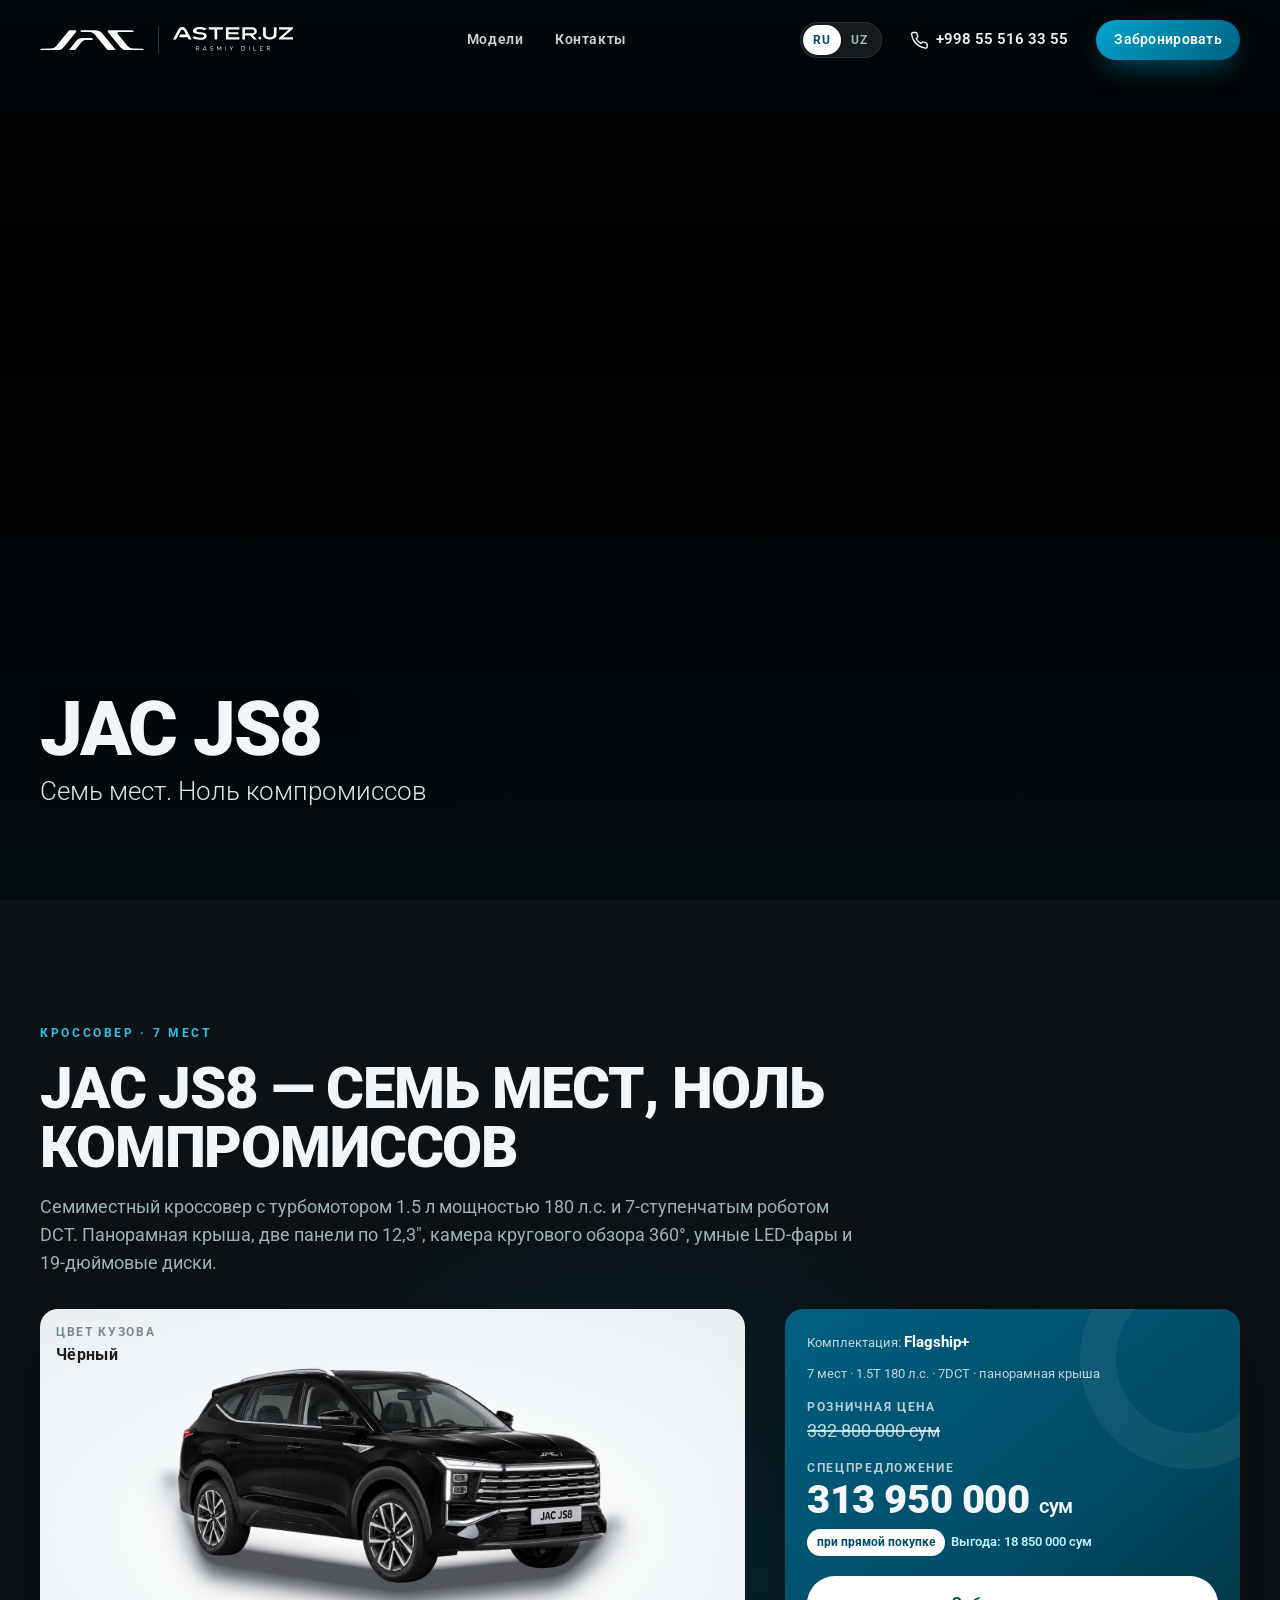
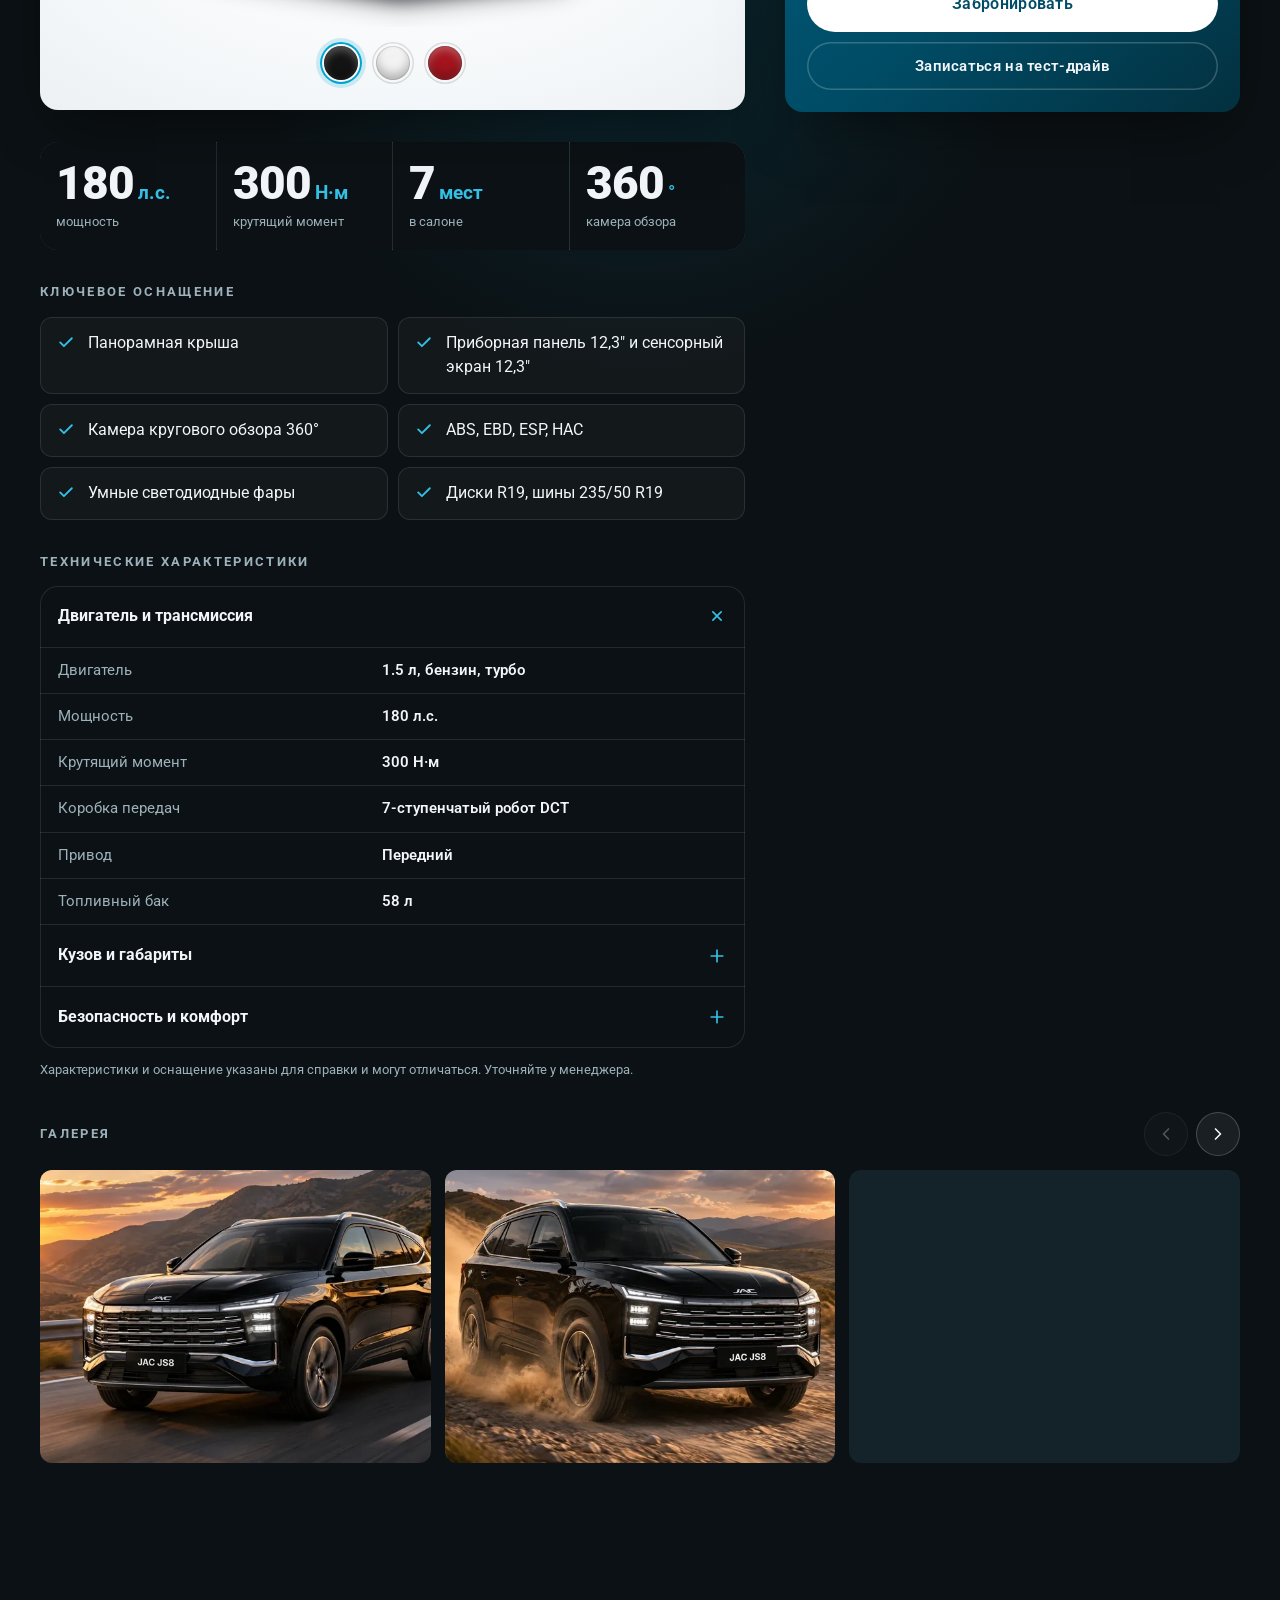
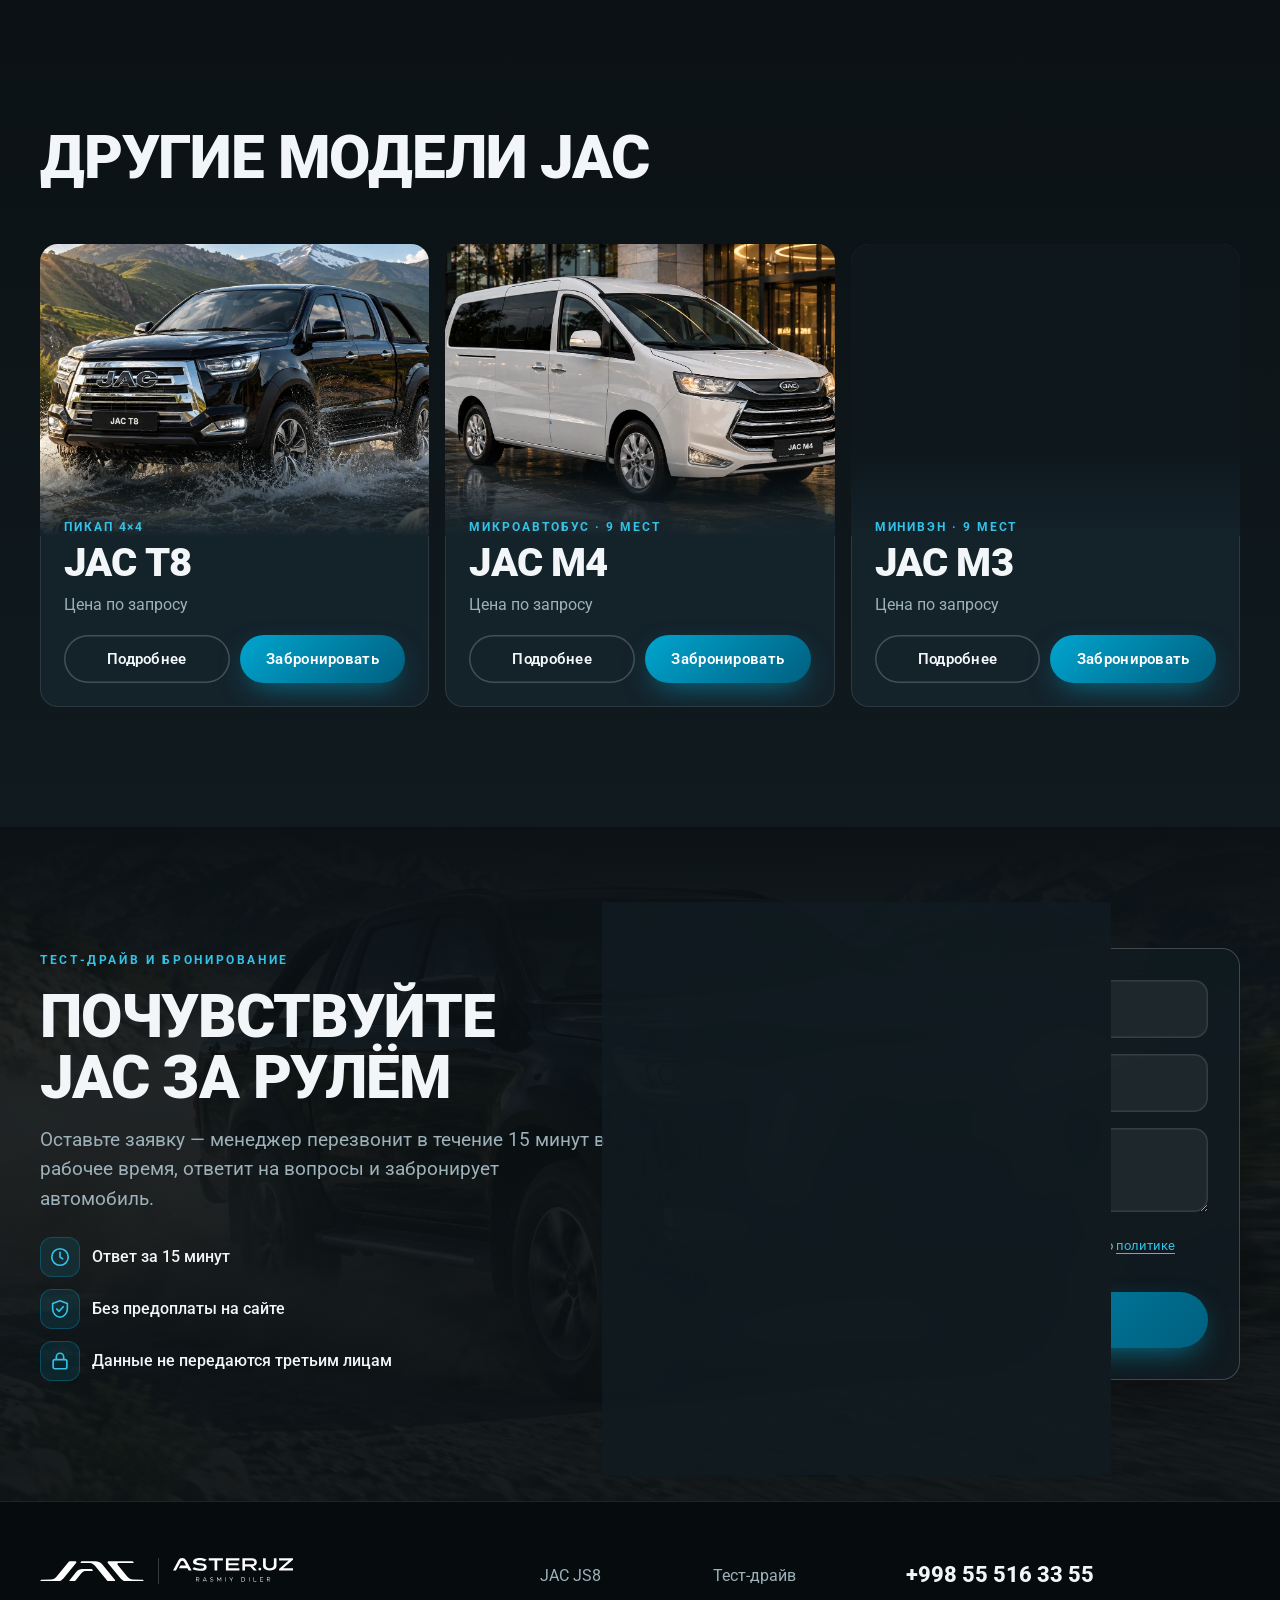
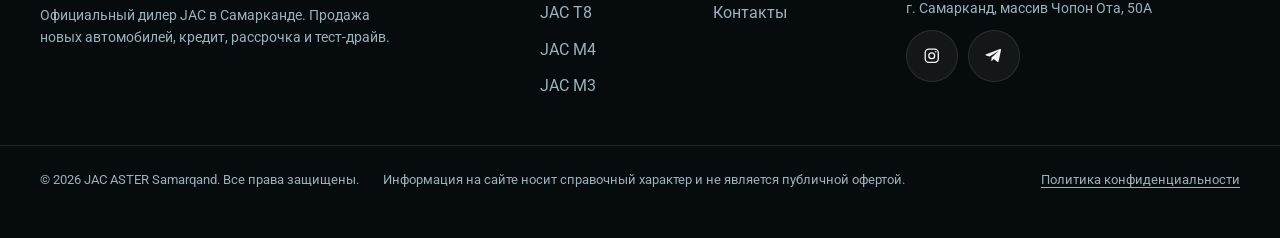
==== js8.html @ 8413ddf0 "JS8: статичные фото в блоке цвета вместо 360°, пункт «Тест-драйв» убран из шапки, сброс кэша картино" ====
<!DOCTYPE html>
<html lang="ru" dir="ltr" class="no-js" data-page="js8">
<head>
  <meta charset="utf-8">
  <meta name="viewport" content="width=device-width, initial-scale=1, viewport-fit=cover">

  <!-- ===================== SEO: СТРАНИЦА МОДЕЛИ JAC JS8 =====================
       Для узбекской версии тексты подставляются из assets/js/i18n.js
       (ключи page.js8.title и page.js8.description).
       Цены, характеристики, цвета, фото — в assets/js/config.js -->
  <title>JAC JS8 | jac-aster.uz</title>
  <meta name="description" content="JAC JS8 в Самарканде — 7-местный кроссовер, 1.5T 180 л.с., робот 7DCT, панорамная крыша, камера 360°. Цена от 313 950 000 сум, кредит и тест-драйв.">
  <meta name="keywords" content="JAC JS8, JAC JS8 Самарканд, JAC JS8 цена, JAC JS8 narxi, купить JAC JS8, JAC ASTER">
  <meta name="robots" content="index, follow, max-image-preview:large">
  <meta name="author" content="JAC ASTER Samarqand">
  <meta name="theme-color" content="#004C66">
  <meta name="format-detection" content="telephone=no">

  <!-- Канонический адрес и языковые версии (?lang=uz — узбекская) -->
  <link rel="canonical" href="https://jac-aster.uz/js8.html">
  <link rel="alternate" hreflang="ru" href="https://jac-aster.uz/js8.html">
  <link rel="alternate" hreflang="uz" href="https://jac-aster.uz/js8.html?lang=uz">
  <link rel="alternate" hreflang="x-default" href="https://jac-aster.uz/js8.html">

  <!-- Соцсети и мессенджеры (превью ссылки) -->
  <meta property="og:type" content="website">
  <meta property="og:site_name" content="JAC ASTER Samarqand">
  <meta property="og:locale" content="ru_RU">
  <meta property="og:locale:alternate" content="uz_UZ">
  <meta property="og:url" content="https://jac-aster.uz/js8.html">
  <meta property="og:title" content="JAC JS8 в Самарканде | JAC ASTER">
  <meta property="og:description" content="JAC JS8 в Самарканде — 7-местный кроссовер, 1.5T 180 л.с., робот 7DCT, панорамная крыша, камера 360°. Цена от 313 950 000 сум, кредит и тест-драйв.">
  <meta property="og:image" content="https://jac-aster.uz/assets/img/brand/og-image.jpg">
  <meta property="og:image:width" content="1200">
  <meta property="og:image:height" content="630">
  <meta name="twitter:card" content="summary_large_image">

  <!-- Иконки -->
  <link rel="icon" href="assets/img/brand/favicon.svg" type="image/svg+xml">
  <link rel="icon" href="assets/img/brand/icon-32.png" sizes="32x32" type="image/png">
  <link rel="apple-touch-icon" href="assets/img/brand/icon-180.png">
  <link rel="manifest" href="manifest.webmanifest">

  <!-- Предзагрузка шрифта и главного фото для скорости -->
  <link rel="preload" href="assets/fonts/roboto-cyrillic.woff2" as="font" type="font/woff2" crossorigin>
  <link rel="preload" href="assets/fonts/roboto-latin.woff2" as="font" type="font/woff2" crossorigin>
  <link rel="preload" as="image" href="assets/img/js8/a1-m.webp?v=2" media="(max-width: 800px)">
  <link rel="preload" as="image" href="assets/img/js8/a1.webp?v=2" media="(min-width: 801px)" fetchpriority="high">

  <link rel="stylesheet" href="assets/css/style.css">

</head>

<body class="is-loading">
  <a class="skip-link" href="#main" data-i18n="skip">Перейти к содержимому</a>

  <!-- ===================== ПРЕЛОАДЕР ===================== -->
  <div class="preloader" aria-hidden="true">
    <svg class="preloader__logo" viewBox="0 0 2434 488"><use href="#logo-path"/></svg>
    <span class="preloader__bar"></span>
  </div>

  <!-- Логотип JAC (векторный). Используется в шапке, подвале, прелоадере. -->
  <svg width="0" height="0" style="position:absolute" aria-hidden="true">
    <defs>
      <path id="logo-path" fill="currentColor" fill-rule="evenodd" d="M1235,219 L1218,194 L1209,190 L985,190 L950,194 L913,206 L880,225 L851,251 L692,448 L688,455 L688,468 L691,474 L701,481 L798,481 L810,477 L818,472 L836,452 L973,282 L993,263 L1020,246 L1044,237 L1072,232 L1228,232 L1235,226ZM848,16 L844,11 L835,6 L695,6 L679,13 L668,24 L385,371 L361,395 L330,416 L297,429 L257,436 L37,437 L26,441 L20,447 L4,471 L4,478 L7,481 L405,481 L447,473 L467,466 L492,454 L519,436 L552,404 L839,55 L851,37 L852,28ZM1587,14 L1583,23 L1583,36 L1587,45 L1878,400 L1914,435 L1946,457 L1964,466 L1986,474 L2014,480 L2035,482 L2424,481 L2429,477 L2429,470 L2413,446 L2408,441 L2398,437 L2176,436 L2134,428 L2108,418 L2092,409 L2073,395 L2051,373 L1820,91 L1814,81 L1812,73 L1815,59 L1822,52 L1833,48 L2191,47 L2194,43 L2192,34 L2176,12 L2169,6 L1600,5 L1592,9ZM949,36 L948,43 L953,48 L1174,49 L1202,55 L1237,70 L1259,85 L1282,107 L1570,459 L1584,473 L1595,479 L1612,483 L1738,483 L1747,480 L1756,471 L1759,463 L1759,454 L1752,441 L1450,73 L1431,54 L1404,35 L1382,24 L1363,17 L1336,10 L1300,5 L980,4 L971,7 L965,13Z"/>
    </defs>
  </svg>

  <!-- ===================== ШАПКА ===================== -->
  <header class="header" id="header">
    <div class="container header__inner">
      <a class="brand" href="index.html" data-i18n-attr="aria-label:nav.home" aria-label="JAC ASTER — на главную">
        <svg class="brand__logo" viewBox="0 0 2434 488" role="img" aria-label="JAC"><use href="#logo-path"/></svg>
        <span class="brand__divider" aria-hidden="true"></span>
        <img class="brand__aster" src="assets/img/brand/aster-logo.svg" alt="ASTER — rasmiy diler" width="309" height="66">
      </a>

      <nav class="nav" id="nav" data-i18n-attr="aria-label:nav.main" aria-label="Основное меню">
        <ul class="nav__list">
          <li><a href="index.html#models" data-i18n="nav.models">Модели</a></li>
          <li><a href="index.html#contacts" data-i18n="nav.contacts">Контакты</a></li>
        </ul>
        <div class="nav__mobile-extra">
          <a class="nav__phone js-phone-link" href="tel:+998555163355"><span class="js-phone-text">+998 55 516 33 55</span></a>
          <p class="nav__address js-address">г. Самарканд, массив Чопон Ота, 50A</p>
        </div>
      </nav>

      <div class="header__actions">
        <div class="lang" role="group" data-i18n-attr="aria-label:lang.switch" aria-label="Сменить язык">
          <button type="button" class="lang__btn is-active" data-lang="ru" aria-pressed="true">RU</button>
          <button type="button" class="lang__btn" data-lang="uz" aria-pressed="false">UZ</button>
        </div>
        <a class="header__phone js-phone-link" href="tel:+998555163355">
          <svg class="icon" aria-hidden="true"><use href="#i-phone"/></svg>
          <span class="js-phone-text">+998 55 516 33 55</span>
        </a>
        <button type="button" class="btn btn--primary btn--sm header__cta js-open-booking" data-i18n="cta.book">Забронировать</button>
        <button type="button" class="burger" id="burger" aria-controls="nav" aria-expanded="false" data-i18n-attr="aria-label:nav.menu" aria-label="Меню">
          <span></span><span></span><span></span>
        </button>
      </div>
    </div>
  </header>

  <main id="main">

    <!-- ===================== ПЕРВЫЙ ЭКРАН МОДЕЛИ: фото + название ===================== -->
    <section class="hero hero--model" id="top" aria-labelledby="hero-title">
      <div class="hero__media">
        <picture>
          <source media="(max-width: 800px)" srcset="assets/img/js8/a1-m.webp?v=2">
          <img src="assets/img/js8/a1.webp?v=2" alt="Кроссовер JAC JS8 на горном серпантине" data-i18n-attr="alt:page.js8.alt" width="1672" height="941" style="object-position:50% 60%" fetchpriority="high" decoding="async">
        </picture>
      </div>
      <div class="hero__content container">
        <h1 class="hero__title" id="hero-title">
          <span class="hero__line">JAC JS8</span>
          <span class="hero__sub" data-i18n="page.js8.slogan"></span>
        </h1>
      </div>
    </section>

    <!-- ===================== ПОДРОБНО О МОДЕЛИ =====================
         Заголовок и описание — здесь (для SEO), остальное
         (цены, цвета, характеристики, галерея) — из config.js -->
    <section class="model" id="js8" data-model="js8" aria-labelledby="js8-title">
      <div class="container">
        <header class="model__head">
          <p class="kicker model__type">Кроссовер · 7 мест</p>
          <h2 class="model__title" id="js8-title" data-i18n="js8.title">JAC JS8 — семь мест, ноль компромиссов</h2>
          <p class="model__text" data-i18n="js8.text">Семиместный кроссовер с турбомотором 1.5 л мощностью 180 л.с. и 7-ступенчатым роботом DCT. Панорамная крыша, две панели по 12,3″, камера кругового обзора 360°, умные LED-фары и 19-дюймовые диски.</p>
        </header>
        <div class="model__body" data-model-body></div>
      </div>
    </section>

    <!-- ===================== ДРУГИЕ МОДЕЛИ ===================== -->
    <section class="section models-overview" id="models" aria-labelledby="models-title">
      <div class="container">
        <header class="section__head reveal">
          <h2 class="section__title" id="models-title" data-i18n="models.others">Другие модели JAC</h2>
        </header>
        <div class="model-cards model-cards--others" id="modelCards" data-exclude="js8"><!-- карточки из config.js --></div>
      </div>
    </section>

    <!-- ===================== ТЕСТ-ДРАЙВ / ФОРМА ЗАЯВКИ ===================== -->
    <section class="section lead-section" id="testdrive" aria-labelledby="form-title">
      <div class="lead-section__bg" aria-hidden="true">
        <img src="assets/img/t8/a3-800.webp?v=2" srcset="assets/img/t8/a3-800.webp?v=2 800w, assets/img/t8/a3.webp?v=2 1672w" sizes="100vw" alt="" loading="lazy" decoding="async" width="1672" height="941">
      </div>
      <div class="container lead-section__grid">
        <header class="lead-section__head reveal">
          <p class="kicker" data-i18n="form.kicker">Тест-драйв и бронирование</p>
          <h2 class="section__title" id="form-title" data-i18n="form.title">Почувствуйте JAC за рулём</h2>
          <p class="section__lead" data-i18n="form.lead">Оставьте заявку — менеджер перезвонит в течение 15 минут в рабочее время, ответит на вопросы и забронирует автомобиль.</p>
          <ul class="perks">
            <li><svg class="icon" aria-hidden="true"><use href="#i-clock"/></svg><span data-i18n="form.perks.1">Ответ за 15 минут</span></li>
            <li><svg class="icon" aria-hidden="true"><use href="#i-shield"/></svg><span data-i18n="form.perks.2">Без предоплаты на сайте</span></li>
            <li><svg class="icon" aria-hidden="true"><use href="#i-lock"/></svg><span data-i18n="form.perks.3">Данные не передаются третьим лицам</span></li>
          </ul>
        </header>

        <!-- Форма. Шаблон используется и во всплывающем окне «Забронировать». -->
        <div class="lead-card reveal" id="leadFormHost"></div>
      </div>
    </section>

  </main>

  <!-- ===================== ПОДВАЛ ===================== -->
  <footer class="footer">
    <div class="container footer__grid">
      <div class="footer__brand">
        <a class="brand" href="index.html" aria-label="JAC ASTER">
          <svg class="brand__logo" viewBox="0 0 2434 488" role="img" aria-label="JAC"><use href="#logo-path"/></svg>
          <span class="brand__divider" aria-hidden="true"></span>
          <img class="brand__aster" src="assets/img/brand/aster-logo.svg" alt="ASTER — rasmiy diler" width="309" height="66">
        </a>
        <p data-i18n="footer.about">Официальный дилер JAC в Самарканде. Продажа новых автомобилей, кредит, рассрочка и тест-драйв.</p>
      </div>

      <nav class="footer__nav" data-i18n-attr="aria-label:nav.models" aria-label="Модели">
        <ul>
          <li><a href="js8.html">JAC JS8</a></li>
          <li><a href="t8.html">JAC T8</a></li>
          <li><a href="m4.html">JAC M4</a></li>
          <li><a href="m3.html">JAC M3</a></li>
        </ul>
        <ul>
          <li><a href="index.html#testdrive" data-i18n="nav.testdrive">Тест-драйв</a></li>
          <li><a href="index.html#contacts" data-i18n="nav.contacts">Контакты</a></li>
        </ul>
      </nav>

      <div class="footer__contacts">
        <a class="footer__phone js-phone-link" href="tel:+998555163355"><span class="js-phone-text">+998 55 516 33 55</span></a>
        <p class="js-address">г. Самарканд, массив Чопон Ота, 50A</p>
        <div class="social social--small">
          <a class="social__link js-instagram" href="https://www.instagram.com/jac_samarqand_aster/" target="_blank" rel="noopener" aria-label="Instagram"><svg class="icon" aria-hidden="true"><use href="#i-instagram"/></svg></a>
          <a class="social__link js-telegram" href="https://t.me/jacsamarqandaster" target="_blank" rel="noopener" aria-label="Telegram"><svg class="icon" aria-hidden="true"><use href="#i-telegram"/></svg></a>
        </div>
      </div>
    </div>

    <div class="container footer__bottom">
      <p>© <span id="year">2026</span> JAC ASTER Samarqand. <span data-i18n="footer.rights">Все права защищены.</span></p>
      <p data-i18n="footer.offer">Информация на сайте носит справочный характер и не является публичной офертой.</p>
      <a href="privacy.html" class="js-privacy-link" data-i18n="footer.privacy">Политика конфиденциальности</a>
    </div>
  </footer>

  <!-- ===================== МОБИЛЬНАЯ ПАНЕЛЬ ДЕЙСТВИЙ ===================== -->
  <div class="action-bar" id="actionBar">
    <a class="action-bar__item js-phone-link" href="tel:+998555163355"><svg class="icon" aria-hidden="true"><use href="#i-phone"/></svg><span data-i18n="bar.call">Звонок</span></a>
    <a class="action-bar__item js-telegram" href="https://t.me/jacsamarqandaster" target="_blank" rel="noopener"><svg class="icon" aria-hidden="true"><use href="#i-telegram"/></svg><span data-i18n="bar.tg">Telegram</span></a>
    <button type="button" class="action-bar__item action-bar__item--main js-open-booking"><svg class="icon" aria-hidden="true"><use href="#i-key"/></svg><span data-i18n="bar.book">Бронь</span></button>
  </div>

  <button type="button" class="to-top" id="toTop" data-i18n-attr="aria-label:footer.up" aria-label="Наверх">
    <svg class="icon" aria-hidden="true"><use href="#i-arrow-up"/></svg>
  </button>

  <!-- ===================== ОКНО «ЗАБРОНИРОВАТЬ» ===================== -->
  <dialog class="modal" id="bookingModal" aria-labelledby="modal-title">
    <div class="modal__box">
      <button type="button" class="modal__close" data-close data-i18n-attr="aria-label:nav.close" aria-label="Закрыть">
        <svg class="icon" aria-hidden="true"><use href="#i-close"/></svg>
      </button>
      <div class="modal__media" aria-hidden="true"><img id="modalImg" src="assets/img/js8/c-black.webp?v=2" alt="" width="1182" height="430"></div>
      <h2 class="modal__title" id="modal-title" data-i18n="form.modal.title">Забронировать</h2>
      <p class="modal__lead" data-i18n="form.modal.lead">Оставьте контакты — зафиксируем автомобиль и цену за вами.</p>
      <div id="modalFormHost"></div>
    </div>
  </dialog>

  <!-- ===================== ОКНО «УСПЕШНО» ===================== -->
  <dialog class="modal modal--success" id="successModal" aria-labelledby="ok-title">
    <div class="modal__box">
      <div class="success-check" aria-hidden="true"><svg viewBox="0 0 52 52"><circle cx="26" cy="26" r="24"/><path d="M15 27l7 7 15-15"/></svg></div>
      <h2 class="modal__title" id="ok-title" data-i18n="form.ok.title">Заявка отправлена!</h2>
      <p class="modal__lead" data-i18n="form.ok.text">Спасибо! Наш менеджер свяжется с вами в ближайшее время.</p>
      <button type="button" class="btn btn--primary btn--block" data-close data-i18n="form.ok.close">Отлично</button>
    </div>
  </dialog>

  <!-- ===================== ПРОСМОТР ФОТО ===================== -->
  <dialog class="lightbox" id="lightbox" data-i18n-attr="aria-label:model.gallery" aria-label="Галерея">
    <button type="button" class="lightbox__close" data-close data-i18n-attr="aria-label:lightbox.close" aria-label="Закрыть"><svg class="icon" aria-hidden="true"><use href="#i-close"/></svg></button>
    <button type="button" class="lightbox__nav lightbox__nav--prev" id="lbPrev" data-i18n-attr="aria-label:lightbox.prev" aria-label="Предыдущее фото"><svg class="icon" aria-hidden="true"><use href="#i-arrow-left"/></svg></button>
    <figure class="lightbox__figure"><img id="lbImg" src="" alt=""><figcaption id="lbCap"></figcaption></figure>
    <button type="button" class="lightbox__nav lightbox__nav--next" id="lbNext" data-i18n-attr="aria-label:lightbox.next" aria-label="Следующее фото"><svg class="icon" aria-hidden="true"><use href="#i-arrow-right"/></svg></button>
  </dialog>

  <!-- ===================== ШАБЛОН ФОРМЫ ЗАЯВКИ =====================
       Один шаблон для формы на странице и во всплывающем окне.
       Отправка — в assets/js/main.js (функция sendLead) -->
  <template id="leadFormTpl">
    <form class="lead-form" novalidate>
      <div class="field">
        <input class="field__input" type="text" name="fio" autocomplete="name" maxlength="60" placeholder=" " required>
        <label class="field__label" data-i18n="form.name">Ваше имя</label>
        <small class="field__error" data-i18n="form.err.name">Введите имя (минимум 2 буквы)</small>
      </div>
      <div class="field">
        <input class="field__input" type="tel" name="phone" autocomplete="tel" inputmode="tel" placeholder=" " required>
        <label class="field__label" data-i18n="form.phone">Телефон</label>
        <small class="field__error" data-i18n="form.err.phone">Введите номер полностью: +998 (XX) XXX XX XX</small>
      </div>
      <div class="field">
        <textarea class="field__input" name="comment" rows="2" maxlength="500" placeholder=" "></textarea>
        <label class="field__label" data-i18n="form.comment">Комментарий</label>
      </div>

      <!-- Ловушка для спам-ботов: поле скрыто от людей -->
      <div class="hp" aria-hidden="true"><label>Website<input type="text" name="website_url" tabindex="-1" autocomplete="off"></label></div>

      <label class="check">
        <input type="checkbox" name="agree" checked required>
        <span class="check__box" aria-hidden="true"></span>
        <span class="check__text"><span data-i18n="form.agree">Я согласен(на) на обработку персональных данных согласно</span> <a class="js-privacy-link" href="privacy.html" target="_blank" data-i18n="form.agree.link">политике конфиденциальности</a></span>
      </label>
      <small class="field__error field__error--agree" data-i18n="form.err.agree">Нужно согласие на обработку данных</small>

      <button type="submit" class="btn btn--primary btn--block btn--lg lead-form__submit">
        <span class="btn__text" data-i18n="form.submit">Отправить заявку</span>
        <span class="btn__spinner" aria-hidden="true"></span>
      </button>
      <p class="lead-form__error" role="alert" hidden></p>
    </form>
  </template>

  <!-- ===================== ИКОНКИ (SVG-спрайт) ===================== -->
  <svg width="0" height="0" style="position:absolute" aria-hidden="true">
    <symbol id="i-phone" viewBox="0 0 24 24"><path fill="none" stroke="currentColor" stroke-width="1.8" stroke-linecap="round" stroke-linejoin="round" d="M22 16.9v3a2 2 0 0 1-2.2 2 19.8 19.8 0 0 1-8.6-3.1 19.5 19.5 0 0 1-6-6A19.8 19.8 0 0 1 2.1 4.2 2 2 0 0 1 4.1 2h3a2 2 0 0 1 2 1.7c.1 1 .4 1.9.7 2.8a2 2 0 0 1-.5 2.1L8 9.9a16 16 0 0 0 6 6l1.3-1.3a2 2 0 0 1 2.1-.4c.9.3 1.8.6 2.8.7a2 2 0 0 1 1.7 2z"/></symbol>
    <symbol id="i-arrow-left" viewBox="0 0 24 24"><path fill="none" stroke="currentColor" stroke-width="2" stroke-linecap="round" stroke-linejoin="round" d="M15 18l-6-6 6-6"/></symbol>
    <symbol id="i-arrow-right" viewBox="0 0 24 24"><path fill="none" stroke="currentColor" stroke-width="2" stroke-linecap="round" stroke-linejoin="round" d="M9 18l6-6-6-6"/></symbol>
    <symbol id="i-arrow-up" viewBox="0 0 24 24"><path fill="none" stroke="currentColor" stroke-width="2" stroke-linecap="round" stroke-linejoin="round" d="M18 15l-6-6-6 6"/></symbol>
    <symbol id="i-close" viewBox="0 0 24 24"><path fill="none" stroke="currentColor" stroke-width="2" stroke-linecap="round" d="M6 6l12 12M18 6L6 18"/></symbol>
    <symbol id="i-clock" viewBox="0 0 24 24"><g fill="none" stroke="currentColor" stroke-width="1.8" stroke-linecap="round"><circle cx="12" cy="12" r="9"/><path d="M12 7v5l3 2"/></g></symbol>
    <symbol id="i-shield" viewBox="0 0 24 24"><g fill="none" stroke="currentColor" stroke-width="1.8" stroke-linejoin="round"><path d="M12 3l8 3v6c0 4.6-3.4 8.4-8 9-4.6-.6-8-4.4-8-9V6z"/><path d="M8.5 12l2.5 2.5 4.5-5" stroke-linecap="round"/></g></symbol>
    <symbol id="i-lock" viewBox="0 0 24 24"><g fill="none" stroke="currentColor" stroke-width="1.8"><rect x="4.5" y="10.5" width="15" height="10" rx="2"/><path d="M8 10.5V7.5a4 4 0 0 1 8 0v3"/></g></symbol>
    <symbol id="i-chip" viewBox="0 0 24 24"><g fill="none" stroke="currentColor" stroke-width="1.8" stroke-linecap="round"><rect x="6" y="6" width="12" height="12" rx="2"/><path d="M9 2v4M15 2v4M9 18v4M15 18v4M2 9h4M2 15h4M18 9h4M18 15h4"/></g></symbol>
    <symbol id="i-tag" viewBox="0 0 24 24"><g fill="none" stroke="currentColor" stroke-width="1.8" stroke-linejoin="round"><path d="M3 12.5V4a1 1 0 0 1 1-1h8.5L21 11.5 12.5 20z"/><circle cx="8" cy="8" r="1.6"/></g></symbol>
    <symbol id="i-pin" viewBox="0 0 24 24"><g fill="none" stroke="currentColor" stroke-width="1.8"><path d="M12 21s-7-6.2-7-11.5a7 7 0 0 1 14 0C19 14.8 12 21 12 21z"/><circle cx="12" cy="9.5" r="2.5"/></g></symbol>
    <symbol id="i-route" viewBox="0 0 24 24"><g fill="none" stroke="currentColor" stroke-width="1.8" stroke-linecap="round" stroke-linejoin="round"><circle cx="6" cy="19" r="2.5"/><circle cx="18" cy="5" r="2.5"/><path d="M8.5 19H16a3.5 3.5 0 0 0 0-7H8a3.5 3.5 0 0 1 0-7h7.5"/></g></symbol>
    <symbol id="i-instagram" viewBox="0 0 24 24"><g fill="none" stroke="currentColor" stroke-width="1.8"><rect x="3" y="3" width="18" height="18" rx="5"/><circle cx="12" cy="12" r="4"/><circle cx="17.5" cy="6.5" r="1" fill="currentColor" stroke="none"/></g></symbol>
    <symbol id="i-telegram" viewBox="0 0 24 24"><path fill="currentColor" d="M21.9 4.3l-3.2 15.1c-.2 1-.9 1.3-1.8.8l-4.9-3.6-2.4 2.3c-.3.3-.5.5-1 .5l.4-5 9.1-8.2c.4-.4-.1-.6-.6-.2L6.3 13 1.5 11.5c-1-.3-1-1 .2-1.5L20.6 2.8c.9-.3 1.6.2 1.3 1.5z"/></symbol>
    <symbol id="i-key" viewBox="0 0 24 24"><g fill="none" stroke="currentColor" stroke-width="1.8" stroke-linecap="round"><circle cx="8" cy="15" r="4.5"/><path d="M11.2 11.8L20 3M16 7l3 3M14 9l2 2"/></g></symbol>
    <symbol id="i-check" viewBox="0 0 24 24"><path fill="none" stroke="currentColor" stroke-width="2.2" stroke-linecap="round" stroke-linejoin="round" d="M5 12.5l4.5 4.5L19 7.5"/></symbol>
    <symbol id="i-plus" viewBox="0 0 24 24"><path fill="none" stroke="currentColor" stroke-width="2" stroke-linecap="round" d="M12 5v14M5 12h14"/></symbol>
    <symbol id="i-rotate" viewBox="0 0 24 24"><g fill="none" stroke="currentColor" stroke-width="1.8" stroke-linecap="round" stroke-linejoin="round"><path d="M3 12c0-2.5 4-4.5 9-4.5s9 2 9 4.5-4 4.5-9 4.5"/><path d="M9 14l3 2.5-3 2.5"/></g></symbol>
    <symbol id="i-zoom" viewBox="0 0 24 24"><g fill="none" stroke="currentColor" stroke-width="1.8" stroke-linecap="round"><circle cx="11" cy="11" r="6.5"/><path d="M20 20l-4.3-4.3M11 8v6M8 11h6"/></g></symbol>
  </svg>

  <!-- ===================== СКРИПТЫ (порядок важен) ===================== -->
  <script src="assets/js/config.js"></script>
  <script src="assets/js/i18n.js"></script>
  <script src="assets/js/main.js"></script>
</body>
</html>
---- assets/css/style.css ----
/* ==========================================================================
   JAC ASTER Samarqand — стили сайта
   Подход: mobile first (сначала телефоны, затем @media для больших экранов)
   Цвета и шрифт — по брендбуку JAC (Intelligent Blue, Midnight Black, Roboto)
   ========================================================================== */

/* ---------- 1. ШРИФТЫ (локальные файлы в assets/fonts) ---------- */
@font-face {
  font-family: 'Roboto';
  src: url('../fonts/roboto-cyrillic.woff2') format('woff2');
  font-weight: 300 900; font-style: normal; font-display: swap;
  unicode-range: U+0301, U+0400-045F, U+0490-0491, U+04B0-04B1, U+2116;
}
@font-face {
  font-family: 'Roboto';
  src: url('../fonts/roboto-latin-ext.woff2') format('woff2');
  font-weight: 300 900; font-style: normal; font-display: swap;
  unicode-range: U+0100-02BA, U+02BD-02C5, U+02C7-02CC, U+02CE-02D7, U+02DD-02FF, U+0304, U+0308, U+0329, U+1D00-1DBF, U+1E00-1E9F, U+1EF2-1EFF, U+2020, U+20A0-20AB, U+20AD-20C0, U+2113, U+2C60-2C7F, U+A720-A7FF;
}
@font-face {
  font-family: 'Roboto';
  src: url('../fonts/roboto-latin.woff2') format('woff2');
  font-weight: 300 900; font-style: normal; font-display: swap;
  unicode-range: U+0000-00FF, U+0131, U+0152-0153, U+02BB-02BC, U+02C6, U+02DA, U+02DC, U+0304, U+0308, U+0329, U+2000-206F, U+20AC, U+2122, U+2191, U+2193, U+2212, U+2215, U+FEFF, U+FFFD;
}

/* ---------- 2. ПЕРЕМЕННЫЕ (меняйте цвета здесь) ---------- */
:root {
  --blue: #005F7F;          /* JAC Intelligent Blue */
  --blue-deep: #004C66;     /* JAC Intelligent Deep Blue */
  --blue-mid: #00A5CF;      /* JAC Middle Blue — акцент */
  --blue-light: #E0ECF4;    /* JAC Light Blue */
  --black: #1C1C1B;         /* JAC Midnight Black */
  --white: #FFFFFF;

  --bg: #0B1114;            /* фон страницы (тёмный с синим оттенком) */
  --bg-2: #101A1F;
  --surface: #14222A;
  --surface-2: #1A2C35;
  --line: rgba(255, 255, 255, .1);
  --line-strong: rgba(255, 255, 255, .2);
  --text: #F2F6F8;
  --muted: #9DB1BA;
  --accent: var(--blue-mid);
  --accent-2: #33C1E6;
  --danger: #FF6B6B;
  --ok: #3DDC97;

  --font: 'Roboto', system-ui, -apple-system, 'Segoe UI', Arial, sans-serif;
  --radius: 18px;
  --radius-sm: 12px;
  --gutter: 16px;
  --header-h: 64px;
  --ease: cubic-bezier(.22, .9, .25, 1);
  --ease-out: cubic-bezier(.16, 1, .3, 1);
  --shadow: 0 24px 60px -20px rgba(0, 0, 0, .55);
}

/* ---------- 3. БАЗА ---------- */
*, *::before, *::after { box-sizing: border-box; }
html { -webkit-text-size-adjust: 100%; scroll-behavior: smooth; scroll-padding-top: calc(var(--header-h) + 8px); }
body {
  margin: 0; min-width: 320px;
  font-family: var(--font); font-size: 16px; line-height: 1.55; font-weight: 400;
  color: var(--text); background: var(--bg);
  -webkit-font-smoothing: antialiased; text-rendering: optimizeLegibility;
  overflow-x: hidden;
}
body.is-locked { overflow: hidden; }
img, svg, video { display: block; max-width: 100%; }
img { height: auto; }
a { color: inherit; text-decoration: none; }
button, input, select, textarea { font: inherit; color: inherit; }
button { cursor: pointer; background: none; border: 0; padding: 0; }
h1, h2, h3, h4, p, ul, ol, figure, dl, dd { margin: 0; }
ul, ol { padding: 0; list-style: none; }
address { font-style: normal; }
fieldset { border: 0; margin: 0; padding: 0; min-width: 0; }
legend { padding: 0; }
table { border-collapse: collapse; width: 100%; }
::selection { background: var(--accent); color: #fff; }
:focus-visible { outline: 2px solid var(--accent-2); outline-offset: 3px; border-radius: 6px; }

.icon { width: 1.25em; height: 1.25em; flex: none; }
.container { width: 100%; max-width: 1280px; margin-inline: auto; padding-inline: var(--gutter); }
.visually-hidden { position: absolute !important; width: 1px; height: 1px; overflow: hidden; clip: rect(0 0 0 0); white-space: nowrap; border: 0; padding: 0; margin: -1px; }
.skip-link { position: fixed; left: 12px; top: -60px; z-index: 1000; padding: 10px 16px; background: var(--accent); color: #fff; border-radius: 10px; transition: top .2s; }
.skip-link:focus { top: 12px; }
.hp { position: absolute; left: -9999px; width: 1px; height: 1px; overflow: hidden; }

/* ---------- 4. КНОПКИ ---------- */
.btn {
  --btn-bg: var(--surface-2); --btn-fg: var(--text);
  position: relative; display: inline-flex; align-items: center; justify-content: center; gap: .55em;
  min-height: 48px; padding: 0 22px; border-radius: 999px;
  font-weight: 600; font-size: 15px; letter-spacing: .02em; line-height: 1.1; text-align: center;
  background: var(--btn-bg); color: var(--btn-fg);
  overflow: hidden; isolation: isolate;
  transition: transform .35s var(--ease), box-shadow .35s var(--ease), background-color .3s, color .3s;
  -webkit-tap-highlight-color: transparent;
}
.btn::after { /* блик при наведении */
  content: ''; position: absolute; inset: 0; z-index: -1;
  background: linear-gradient(110deg, transparent 30%, rgba(255,255,255,.35) 50%, transparent 70%);
  transform: translateX(-120%); transition: transform .8s var(--ease);
}
.btn:hover::after { transform: translateX(120%); }
.btn:active { transform: scale(.97); }
.btn--primary { --btn-bg: linear-gradient(135deg, var(--blue-mid), var(--blue)); --btn-fg: #fff; background: var(--btn-bg); box-shadow: 0 10px 30px -10px rgba(0, 165, 207, .7); }
.btn--primary:hover { box-shadow: 0 16px 40px -12px rgba(0, 165, 207, .9); transform: translateY(-2px); }
.btn--ghost { background: transparent; box-shadow: inset 0 0 0 1.5px var(--line-strong); }
.btn--ghost:hover { box-shadow: inset 0 0 0 1.5px var(--accent); color: var(--accent-2); }
.btn--light { --btn-bg: #fff; --btn-fg: var(--blue-deep); }
.btn--sm { min-height: 40px; padding: 0 18px; font-size: 14px; }
.btn--lg { min-height: 56px; font-size: 16px; }
.btn--block { width: 100%; }
.btn__spinner { display: none; width: 20px; height: 20px; border-radius: 50%; border: 2.5px solid rgba(255,255,255,.35); border-top-color: #fff; animation: spin .8s linear infinite; }
.btn.is-loading .btn__spinner { display: inline-block; }
.btn.is-loading { pointer-events: none; opacity: .85; }
@keyframes spin { to { transform: rotate(360deg); } }

.kicker {
  display: inline-flex; align-items: center; gap: 10px;
  font-size: 12px; font-weight: 700; letter-spacing: .22em; text-transform: uppercase; color: var(--accent-2);
}

/* ---------- 5. ПРЕЛОАДЕР ---------- */
.preloader {
  position: fixed; inset: 0; z-index: 999; display: grid; place-content: center; justify-items: center; gap: 22px;
  background: radial-gradient(circle at 50% 40%, var(--blue-deep), #031217 70%);
  transition: opacity .7s var(--ease), visibility .7s;
}
.preloader__logo { width: 170px; color: #fff; animation: logoIn 1.2s var(--ease-out) both; }
.preloader__bar { width: 140px; height: 2px; background: rgba(255,255,255,.15); overflow: hidden; border-radius: 2px; position: relative; }
.preloader__bar::after { content: ''; position: absolute; inset: 0; background: var(--accent); transform-origin: left; animation: bar 1.4s var(--ease) infinite; }
@keyframes bar { 0% { transform: scaleX(0); } 60% { transform: scaleX(1); } 100% { transform: scaleX(1); opacity: 0; } }
@keyframes logoIn { from { opacity: 0; clip-path: inset(0 100% 0 0); transform: translateX(-12px); } to { opacity: 1; clip-path: inset(0 0 0 0); transform: none; } }
body:not(.is-loading) .preloader { opacity: 0; visibility: hidden; }

/* ---------- 6. ШАПКА ---------- */
.header {
  position: fixed; inset: 0 0 auto; z-index: 100; height: var(--header-h);
  transition: background-color .4s, backdrop-filter .4s, transform .45s var(--ease), box-shadow .4s;
}
.header.is-scrolled { background: rgba(8, 16, 20, .78); -webkit-backdrop-filter: blur(16px) saturate(1.4); backdrop-filter: blur(16px) saturate(1.4); box-shadow: 0 1px 0 var(--line); }
.header.is-hidden { transform: translateY(-100%); }
.header__inner { height: 100%; display: flex; align-items: center; justify-content: space-between; gap: 16px; }
.brand { display: inline-flex; align-items: center; gap: 14px; color: #fff; }
.brand__aster { width: 84px; height: auto; }
.brand__logo { width: 84px; height: auto; }
.brand__divider { width: 1px; height: 26px; background: var(--line-strong); }
.brand__dealer { display: flex; flex-direction: column; font-weight: 800; font-size: 14px; letter-spacing: .2em; line-height: 1.05; }
.brand__dealer small { font-size: 10px; font-weight: 500; letter-spacing: .12em; color: var(--muted); margin-top: 3px; }
.header__actions { display: flex; align-items: center; gap: 12px; }
.header__phone, .header__cta { display: none; }
.header__phone { align-items: center; gap: 8px; font-weight: 600; font-size: 15px; white-space: nowrap; transition: color .2s; }
.header__phone:hover { color: var(--accent-2); }

.lang { display: inline-flex; padding: 3px; border-radius: 999px; background: rgba(255,255,255,.08); box-shadow: inset 0 0 0 1px var(--line); }
.lang__btn { min-width: 38px; height: 30px; border-radius: 999px; font-size: 12px; font-weight: 700; letter-spacing: .08em; color: var(--muted); transition: color .25s, background-color .25s; }
.lang__btn.is-active { background: #fff; color: var(--blue-deep); }

.burger { position: relative; width: 44px; height: 44px; border-radius: 50%; background: rgba(255,255,255,.08); box-shadow: inset 0 0 0 1px var(--line); }
.burger span { position: absolute; left: 13px; right: 13px; height: 2px; background: #fff; border-radius: 2px; transition: transform .4s var(--ease), opacity .3s; }
.burger span:nth-child(1) { top: 15px; }
.burger span:nth-child(2) { top: 21px; }
.burger span:nth-child(3) { top: 27px; }
.burger[aria-expanded="true"] span:nth-child(1) { transform: translateY(6px) rotate(45deg); }
.burger[aria-expanded="true"] span:nth-child(2) { opacity: 0; transform: scaleX(0); }
.burger[aria-expanded="true"] span:nth-child(3) { transform: translateY(-6px) rotate(-45deg); }

/* мобильное меню */
.nav {
  position: fixed; inset: 0; z-index: -1; padding: calc(var(--header-h) + 32px) var(--gutter) 40px;
  display: flex; flex-direction: column; justify-content: space-between;
  background: radial-gradient(120% 80% at 100% 0%, var(--blue-deep), #061014 70%);
  clip-path: circle(0% at calc(100% - 38px) 32px); visibility: hidden;
  transition: clip-path .7s var(--ease), visibility .7s;
}
.nav.is-open { clip-path: circle(150% at calc(100% - 38px) 32px); visibility: visible; }
.nav__list { display: grid; gap: 6px; }
.nav__list a { display: block; padding: 8px 0; font-size: clamp(30px, 9vw, 44px); font-weight: 800; letter-spacing: -.01em; text-transform: uppercase; opacity: 0; transform: translateY(24px); transition: opacity .5s, transform .6s var(--ease), color .2s; }
.nav.is-open .nav__list a { opacity: 1; transform: none; }
.nav.is-open .nav__list li:nth-child(1) a { transition-delay: .12s; }
.nav.is-open .nav__list li:nth-child(2) a { transition-delay: .17s; }
.nav.is-open .nav__list li:nth-child(3) a { transition-delay: .22s; }
.nav.is-open .nav__list li:nth-child(4) a { transition-delay: .27s; }
.nav.is-open .nav__list li:nth-child(5) a { transition-delay: .32s; }
.nav__list a:hover, .nav__list a.is-active { color: var(--accent-2); }
.nav__mobile-extra { display: grid; gap: 6px; }
.nav__phone { font-size: 22px; font-weight: 700; }
.nav__address { color: var(--muted); }

/* ---------- 7. ПЕРВЫЙ ЭКРАН (фото + заголовок) ---------- */
.hero__media { position: absolute; inset: 0; overflow: hidden; will-change: transform; }
.hero__media img { width: 100%; height: 100%; object-fit: cover; object-position: 50% 45%; animation: heroZoom 14s var(--ease-out) both; }
.hero__media::after { content: ''; position: absolute; inset: 0;
  background: linear-gradient(180deg, rgba(4,12,16,.6) 0%, rgba(4,12,16,0) 30%), linear-gradient(0deg, rgba(4,12,16,.9) 0%, rgba(4,12,16,.35) 40%, rgba(4,12,16,0) 65%); }
@keyframes heroZoom { from { transform: scale(1.18); } to { transform: scale(1.02); } }
.hero__content { position: absolute; inset: auto 0 0; z-index: 2; padding-bottom: 64px; }
.hero__title { max-width: 760px; font-size: clamp(38px, 10vw, 76px); font-weight: 900; line-height: .95; letter-spacing: -.03em; text-transform: uppercase; text-shadow: 0 4px 40px rgba(0,0,0,.35); }
/* Фото главной: на телефоне — вертикальное фото, на ПК — горизонтальное */
.hero--home .hero__media img { object-position: 55% 50%; }
@media (min-width: 801px) { .hero--home .hero__media img { object-position: 50% 55%; } }
.hero--model { height: 78svh; min-height: 520px; max-height: 880px; }
/* Телефон: вертикальное фото модели — машина целиком, без сильного приближения */
@media (max-width: 800px) {
  .hero.hero--model { height: min(100svh, 172vw); max-height: none; }
  .hero--model .hero__media img { object-position: 50% 40%; animation-name: heroZoomSoft; }
}
@keyframes heroZoomSoft { from { transform: scale(1.06); } to { transform: scale(1); } }
.hero__sub { display: block; margin-top: 14px; font-size: clamp(17px, 4.4vw, 26px); font-weight: 300; letter-spacing: 0; text-transform: none; color: #DDE8EC; animation: heroTitle 1.3s var(--ease-out) .75s both; }
.model-cards--others { grid-template-columns: 1fr; }
.hero__line { display: block; animation: heroTitle 1.3s var(--ease-out) .5s both; }
@keyframes heroTitle { from { opacity: 0; transform: translateY(60px); clip-path: inset(0 0 100% 0); } to { opacity: 1; transform: none; clip-path: inset(0 0 -20% 0); } }
.hero { position: relative; height: 100svh; min-height: 600px; max-height: 1100px; overflow: hidden; background: #000; }


/* ---------- 9. СЕКЦИИ (общие) ---------- */
.section { position: relative; padding: 80px 0; }
.section__head { max-width: 760px; margin-bottom: 40px; }
.section__title { margin-top: 14px; font-size: clamp(32px, 8.5vw, 60px); font-weight: 900; line-height: 1.02; letter-spacing: -.02em; text-transform: uppercase; }
.section__lead { margin-top: 16px; font-size: clamp(16px, 4vw, 19px); color: var(--muted); max-width: 620px; }

/* фирменный паттерн JAC («волна» из шевронов) */
.pattern-bg { position: absolute; inset: 0; pointer-events: none; opacity: .06;
  background-image: url("data:image/svg+xml,%3Csvg xmlns='http://www.w3.org/2000/svg' width='48' height='28' viewBox='0 0 48 28'%3E%3Cpath d='M2 4c6 0 10 4 14 10s8 10 8 10 4-4 8-10 8-10 14-10' fill='none' stroke='%23fff' stroke-width='3' stroke-linecap='round'/%3E%3C/svg%3E");
  background-size: 48px 28px; mask-image: linear-gradient(180deg, transparent, #000 30%, #000 70%, transparent); -webkit-mask-image: linear-gradient(180deg, transparent, #000 30%, #000 70%, transparent); }

/* Появление при прокрутке */
.reveal { opacity: 0; transform: translateY(40px); transition: opacity .9s var(--ease), transform 1s var(--ease-out); }
.reveal.is-visible { opacity: 1; transform: none; }
.no-js .reveal { opacity: 1; transform: none; }

/* ---------- 10. КАРТОЧКИ МОДЕЛЕЙ ---------- */
.models-overview { background: linear-gradient(180deg, var(--bg) 0%, var(--bg-2) 100%); }
.model-cards { display: grid; gap: 16px; }
.model-card {
  position: relative; display: flex; flex-direction: column;
  border-radius: var(--radius); overflow: hidden; isolation: isolate; background: var(--surface);
  box-shadow: inset 0 0 0 1px var(--line); transform-style: preserve-3d;
  transition: transform .6s var(--ease), box-shadow .5s;
}
/* Фото сверху: машина видна целиком, без затемнения */
.model-card__img { position: relative; aspect-ratio: 4 / 3; overflow: hidden; background: #0D171C; }
.model-card__img img { width: 100%; height: 100%; object-fit: cover; transition: transform 1.2s var(--ease-out); }
.model-card__img::after { content: ''; position: absolute; inset: auto 0 0; height: 30%; background: linear-gradient(0deg, var(--surface), transparent); pointer-events: none; }
.model-card:hover .model-card__img img { transform: scale(1.05); }
.model-card:hover { box-shadow: inset 0 0 0 1px rgba(0,165,207,.6), var(--shadow); }
.model-card__body { position: relative; padding: 6px 24px 24px; margin-top: -24px; }
.model-card__type { font-size: 12px; font-weight: 700; letter-spacing: .16em; text-transform: uppercase; color: var(--accent-2); }
.model-card__name { margin-top: 6px; font-size: 40px; font-weight: 900; line-height: 1; letter-spacing: -.02em; }
.model-card__price { margin-top: 10px; color: var(--muted); }
.model-card__price b { color: #fff; font-size: 20px; }
.model-card__actions { display: flex; gap: 10px; margin-top: 18px; }
.model-card__actions .btn { flex: 1; }
.model-card__link { position: absolute; inset: 0; z-index: 0; }
.model-card__actions { position: relative; z-index: 1; }

/* ---------- 11. БЛОК МОДЕЛИ ---------- */
.model { position: relative; padding: 80px 0; overflow: hidden; }
.model--alt { background: var(--bg-2); }
.model::before { /* световое пятно */
  content: ''; position: absolute; width: 900px; height: 900px; left: 50%; top: 10%; translate: -50% 0; z-index: 0;
  background: radial-gradient(circle, rgba(0,165,207,.16), transparent 62%); pointer-events: none;
}
.model > .container { position: relative; z-index: 1; }
.model__head { max-width: 820px; }
.model__title { margin-top: 14px; font-size: clamp(30px, 8vw, 58px); font-weight: 900; line-height: 1.02; letter-spacing: -.02em; text-transform: uppercase; }
.model__text { margin-top: 16px; font-size: clamp(16px, 4vw, 18px); color: var(--muted); }

.model__layout { display: grid; gap: 28px; margin-top: 32px; }
.model__info-col { display: grid; gap: 28px; }

/* сцена с машиной и цветами */
/* Белый фон, чтобы PNG-фото машин без фона смотрелись чисто (цвета фона — здесь) */
.stage { position: relative; border-radius: var(--radius); padding: 64px 12px 20px; color: #1C1C1B;
  background: radial-gradient(80% 70% at 50% 55%, #FFFFFF 0%, #F4F7F9 60%, #E9EEF1 100%);
  box-shadow: 0 24px 60px -24px rgba(0,0,0,.6); overflow: hidden; }
/* Тень под машиной: у фото без фона (c-*.webp) тень уже «вшита» в картинку,
   CSS-тень нужна только для 360° (JS8) */
.stage__floor { display: none; }
.stage--spin .stage__floor { display: block; position: absolute; left: 16%; right: 16%; bottom: 20%; height: 26px; border-radius: 50%;
  background: radial-gradient(closest-side, rgba(10,14,18,.55), rgba(10,14,18,.18) 60%, transparent); filter: blur(7px); }
.stage--spin .stage__floor::after { content: ''; position: absolute; left: -12%; right: -12%; top: -10px; bottom: -14px; border-radius: 50%;
  background: radial-gradient(closest-side, rgba(10,14,18,.14), transparent); filter: blur(10px); }
.stage__car { position: relative; aspect-ratio: 16 / 7; display: grid; place-items: center; }
.stage__car img { position: absolute; width: 96%; max-height: 100%; object-fit: contain; transition: opacity .6s var(--ease), transform .8s var(--ease-out), filter .6s; }
.stage__car img.is-leaving { opacity: 0; transform: translateX(-8%) scale(.97); filter: blur(4px); }
.stage__car img.is-entering { opacity: 0; transform: translateX(10%) scale(.97); filter: blur(4px); }
.stage__label { position: absolute; left: 16px; top: 14px; font-size: 12px; font-weight: 700; letter-spacing: .14em; text-transform: uppercase; color: #7A8A92; }
.stage__label b { display: block; margin-top: 2px; font-size: 16px; letter-spacing: .02em; text-transform: none; color: #1C1C1B; }
/* мобильная версия: машина крупнее (в картинках есть поля под тень), подсказка 360° не залезает на кузов */
@media (max-width: 639px) {
  .stage { padding: 58px 0 16px; }
  .stage__car { aspect-ratio: 16 / 7.6; }
  .stage__car img { width: 118%; max-width: none; max-height: none; height: auto; }
  .stage--spin .stage__car { margin-bottom: 30px; }
  .spin__hint { bottom: -34px; }
  .stage--spin .stage__floor { bottom: calc(20% + 30px); }
}
.swatches { position: relative; display: flex; flex-wrap: wrap; justify-content: center; gap: 10px; margin-top: 10px; }
.swatch { width: 38px; height: 38px; border-radius: 50%; padding: 4px; box-shadow: inset 0 0 0 1.5px rgba(0,0,0,.12); transition: box-shadow .3s, transform .3s var(--ease); }
.swatch i { display: block; width: 100%; height: 100%; border-radius: 50%; background: var(--c); box-shadow: inset 0 0 0 1px rgba(0,0,0,.12), inset 0 -6px 10px rgba(0,0,0,.25), inset 0 4px 8px rgba(255,255,255,.3); }
.swatch:hover { transform: translateY(-2px); }
.swatch[aria-pressed="true"] { box-shadow: inset 0 0 0 2px var(--blue-mid), 0 0 0 4px rgba(0,165,207,.18); }

/* 360° вращение (JS8) */
.spin { position: relative; width: 96%; aspect-ratio: var(--ratio, 533 / 237); cursor: grab; touch-action: pan-y; user-select: none; -webkit-user-select: none; background-repeat: no-repeat; }
.spin.is-dragging { cursor: grabbing; }
.spin__hint { position: absolute; left: 50%; bottom: -6px; translate: -50% 0; display: inline-flex; align-items: center; gap: 8px; padding: 6px 12px; border-radius: 999px; font-size: 12px; color: #4A5A62; background: rgba(0,0,0,.06); white-space: nowrap; transition: opacity .4s; }
.spin__hint .icon { animation: sway 2.4s var(--ease) infinite; }
.spin.is-touched + .spin__hint { opacity: 0; }
@keyframes sway { 0%, 100% { transform: translateX(-4px); } 50% { transform: translateX(4px); } }
.spin__loader { position: absolute; inset: 0; display: grid; place-items: center; }
.spin__loader::after { content: ''; width: 34px; height: 34px; border-radius: 50%; border: 3px solid rgba(0,0,0,.1); border-top-color: var(--accent); animation: spin .8s linear infinite; }
.spin.is-ready .spin__loader { display: none; }

/* цифры */
.stats { display: grid; grid-template-columns: repeat(2, 1fr); gap: 1px; background: var(--line); border-radius: var(--radius); overflow: hidden; box-shadow: inset 0 0 0 1px var(--line); }
.stat { padding: 18px 16px; background: var(--bg); }
.model--alt .stat { background: var(--bg-2); }
.stat__value { display: flex; align-items: baseline; gap: 4px; font-size: clamp(32px, 9vw, 46px); font-weight: 900; line-height: 1; letter-spacing: -.02em; }
.stat__value small { font-size: .42em; font-weight: 700; color: var(--accent-2); letter-spacing: 0; }
.stat__label { margin-top: 6px; font-size: 13px; color: var(--muted); }

/* цена */
.price-box { position: relative; padding: 22px; border-radius: var(--radius); background: linear-gradient(140deg, var(--blue) 0%, var(--blue-deep) 55%, #03303F 100%); overflow: hidden; box-shadow: var(--shadow); }
.price-box::after { content: ''; position: absolute; right: -60px; top: -60px; width: 220px; height: 220px; border-radius: 50%; border: 36px solid rgba(255,255,255,.06); }
.price-box__trim { font-size: 13px; color: rgba(255,255,255,.75); }
.price-box__trim b { color: #fff; font-size: 15px; }
.price-box__row { margin-top: 14px; }
.price-box__label { display: block; font-size: 12px; font-weight: 700; letter-spacing: .14em; text-transform: uppercase; color: rgba(255,255,255,.7); }
.price-box__old { font-size: 18px; color: rgba(255,255,255,.75); text-decoration: line-through; text-decoration-thickness: 1.5px; }
.price-box__new { display: block; margin-top: 2px; font-size: clamp(30px, 8vw, 40px); font-weight: 900; line-height: 1.05; letter-spacing: -.01em; }
.price-box__new small { font-size: .5em; font-weight: 600; }
.price-box__new--request { font-size: clamp(24px, 6vw, 30px); }
.price-box__badge { display: inline-block; margin-top: 8px; padding: 4px 10px; border-radius: 999px; font-size: 12px; font-weight: 700; background: #fff; color: var(--blue-deep); }
.price-box__save { display: inline-block; margin-left: 6px; font-size: 13px; font-weight: 600; color: #BDF3FF; }
.price-box__actions { position: relative; z-index: 1; display: grid; gap: 10px; margin-top: 20px; }
.price-box__note { margin-top: 10px; font-size: 13px; color: rgba(255,255,255,.75); }

/* оснащение */
.block-title { font-size: 13px; font-weight: 700; letter-spacing: .18em; text-transform: uppercase; color: var(--muted); margin-bottom: 14px; }
.features { display: grid; gap: 10px; }
.features li { display: flex; gap: 12px; align-items: flex-start; padding: 14px 16px; border-radius: var(--radius-sm); background: rgba(255,255,255,.03); box-shadow: inset 0 0 0 1px var(--line); }
.features .icon { color: var(--accent-2); margin-top: 1px; }

/* характеристики (аккордеон) */
.specs { border-radius: var(--radius); box-shadow: inset 0 0 0 1px var(--line); overflow: hidden; }
.specs details + details { border-top: 1px solid var(--line); }
.specs summary { display: flex; align-items: center; justify-content: space-between; gap: 12px; padding: 18px; font-weight: 700; cursor: pointer; list-style: none; transition: background-color .2s; }
.specs summary::-webkit-details-marker { display: none; }
.specs summary:hover { background: rgba(255,255,255,.03); }
.specs summary .icon { transition: transform .4s var(--ease); color: var(--accent-2); }
.specs details[open] summary .icon { transform: rotate(45deg); }
.specs__content { overflow: hidden; }
.specs table { font-size: 15px; }
.specs th, .specs td { padding: 11px 18px; text-align: left; vertical-align: top; border-top: 1px solid var(--line); }
.specs th { width: 46%; font-weight: 400; color: var(--muted); }
.specs td { font-weight: 600; }
.model__disclaimer { margin-top: 12px; font-size: 13px; color: var(--muted); }

/* галерея */
/* Галерея — один ряд одинаковых фото с прокруткой вбок */
.gallery-wrap { position: relative; }
.gallery-head { display: flex; align-items: center; justify-content: space-between; gap: 12px; margin-bottom: 14px; }
.gallery-head .block-title { margin: 0; }
.gallery-nav { display: none; gap: 8px; }
.gallery-nav button { width: 44px; height: 44px; border-radius: 50%; display: grid; place-items: center; background: rgba(255,255,255,.06); box-shadow: inset 0 0 0 1px var(--line-strong); transition: background-color .2s, opacity .2s; }
.gallery-nav button:hover { background: var(--accent); }
.gallery-nav button:disabled { opacity: .3; pointer-events: none; }
.gallery { display: flex; gap: 10px; overflow-x: auto; scroll-snap-type: x mandatory; scroll-behavior: smooth; overscroll-behavior-x: contain;
  margin-inline: calc(var(--gutter) * -1); padding: 0 var(--gutter) 10px; scroll-padding-inline: var(--gutter); scrollbar-width: none; cursor: grab; }
.gallery::-webkit-scrollbar { display: none; }
.gallery.is-dragging { cursor: grabbing; scroll-snap-type: none; scroll-behavior: auto; }
.gallery.is-dragging .gallery__item { pointer-events: none; }
.gallery__item { position: relative; flex: 0 0 82%; aspect-ratio: 4 / 3; scroll-snap-align: start; border-radius: var(--radius-sm); overflow: hidden; background: var(--surface); }
.gallery__item img { -webkit-user-drag: none; user-select: none; }
.gallery__item img { width: 100%; height: 100%; object-fit: cover; transition: transform 1s var(--ease-out), filter .5s; }
.gallery__item::after { content: ''; position: absolute; inset: 0; background: linear-gradient(0deg, rgba(0,0,0,.45), transparent 50%); opacity: 0; transition: opacity .4s; }
.gallery__item .icon { position: absolute; right: 12px; bottom: 12px; z-index: 1; width: 34px; height: 34px; padding: 7px; border-radius: 50%; background: rgba(0,0,0,.45); opacity: 0; transform: scale(.8); transition: opacity .4s, transform .4s var(--ease); }
.gallery__item:hover img { transform: scale(1.06); }
.gallery__item:hover::after, .gallery__item:hover .icon, .gallery__item:focus-visible .icon { opacity: 1; transform: none; }

/* ---------- 12. ПРАЙС ---------- */
.prices { background: var(--bg); }
.price-table { border-radius: var(--radius); box-shadow: inset 0 0 0 1px var(--line); overflow: hidden; }
.price-table thead { display: none; }
.price-table tbody tr { display: grid; grid-template-columns: 1fr auto; gap: 4px 12px; padding: 18px; border-top: 1px solid var(--line); transition: background-color .3s; }
.price-table tbody tr:first-child { border-top: 0; }
.price-table tbody tr:hover { background: rgba(0,165,207,.06); }
.price-table td { padding: 0; }
.price-table .pt-model { grid-column: 1 / -1; display: flex; align-items: center; gap: 14px; }
.price-table .pt-model img { width: 96px; height: auto; }
.price-table .pt-model b { display: block; font-size: 22px; font-weight: 900; }
.price-table .pt-model span { font-size: 13px; color: var(--muted); }
.price-table .pt-trim { grid-column: 1 / -1; font-size: 14px; color: var(--muted); }
.price-table .pt-retail { color: var(--muted); text-decoration: line-through; align-self: end; }
.price-table .pt-special { grid-column: 1; font-size: 22px; font-weight: 800; color: #fff; }
.price-table .pt-action { grid-column: 2; grid-row: 4 / span 2; align-self: center; }
.price-table [data-label]::before { content: attr(data-label); display: block; font-size: 11px; font-weight: 700; letter-spacing: .12em; text-transform: uppercase; color: var(--muted); text-decoration: none; }
.price-table .pt-retail::before { display: none; }
.prices__date { margin-top: 18px; font-weight: 600; }
.prices__note { margin-top: 8px; font-size: 13px; color: var(--muted); max-width: 900px; }

/* ---------- 13. КАЛЬКУЛЯТОР ---------- */
.credit { background: linear-gradient(180deg, var(--bg-2), var(--bg)); overflow: hidden; }
.credit__grid { display: grid; gap: 12px; }
.calc { display: grid; gap: 22px; padding: 22px; border-radius: var(--radius); background: var(--surface); box-shadow: inset 0 0 0 1px var(--line), var(--shadow); }
.calc legend, .calc__label { font-size: 14px; color: var(--muted); margin-bottom: 10px; }
.calc__label b { color: #fff; }
.chips { display: flex; flex-wrap: wrap; gap: 8px; }
.chip { min-height: 42px; padding: 0 16px; border-radius: 999px; font-weight: 600; font-size: 14px; box-shadow: inset 0 0 0 1.5px var(--line-strong); transition: background-color .25s, box-shadow .25s, color .25s; }
.chip:hover { box-shadow: inset 0 0 0 1.5px var(--accent); }
.chip[aria-pressed="true"] { background: var(--accent); box-shadow: none; color: #fff; }
.calc__row { display: flex; flex-wrap: wrap; align-items: baseline; justify-content: space-between; gap: 4px 12px; }
.calc__row .calc__label { margin: 0; }
.calc__value { font-size: 20px; font-weight: 800; }
.calc__row--range input { flex: 1 0 100%; margin-top: 10px; }
input[type="range"] { -webkit-appearance: none; appearance: none; width: 100%; height: 28px; background: transparent; cursor: pointer; }
input[type="range"]::-webkit-slider-runnable-track { height: 6px; border-radius: 6px; background: linear-gradient(90deg, var(--accent) var(--p, 30%), rgba(255,255,255,.14) var(--p, 30%)); }
input[type="range"]::-moz-range-track { height: 6px; border-radius: 6px; background: rgba(255,255,255,.14); }
input[type="range"]::-moz-range-progress { height: 6px; border-radius: 6px; background: var(--accent); }
input[type="range"]::-webkit-slider-thumb { -webkit-appearance: none; width: 26px; height: 26px; margin-top: -10px; border-radius: 50%; background: #fff; box-shadow: 0 0 0 6px rgba(0,165,207,.3), 0 4px 10px rgba(0,0,0,.4); transition: transform .2s; }
input[type="range"]::-moz-range-thumb { width: 24px; height: 24px; border: 0; border-radius: 50%; background: #fff; box-shadow: 0 0 0 6px rgba(0,165,207,.3); }
input[type="range"]:active::-webkit-slider-thumb { transform: scale(1.15); }
.calc__result { display: grid; gap: 14px; padding: 18px; border-radius: var(--radius-sm); background: linear-gradient(135deg, rgba(0,165,207,.18), rgba(0,95,127,.12)); box-shadow: inset 0 0 0 1px rgba(0,165,207,.35); }
.calc__result > div span { font-size: 14px; color: var(--muted); }
.calc__result strong { display: block; font-size: clamp(30px, 9vw, 42px); font-weight: 900; line-height: 1.1; letter-spacing: -.01em; }
.calc__result dl { display: grid; grid-template-columns: 1fr 1fr; gap: 10px; }
.calc__result dt { font-size: 12px; color: var(--muted); }
.calc__result dd { font-weight: 700; }
.calc__note { font-size: 12px; color: var(--muted); }

/* ---------- 14. ФОРМА ---------- */
.lead-section { overflow: hidden; }
.lead-section__bg { position: absolute; inset: 0; z-index: 0; }
.lead-section__bg img { width: 100%; height: 100%; object-fit: cover; opacity: .35; }
.lead-section__bg::after { content: ''; position: absolute; inset: 0; background: linear-gradient(180deg, var(--bg) 0%, rgba(11,17,20,.7) 30%, rgba(11,17,20,.85) 100%); }
.lead-section__grid { position: relative; z-index: 1; display: grid; gap: 32px; }
.perks { display: grid; gap: 12px; margin-top: 24px; }
.perks li { display: flex; align-items: center; gap: 12px; font-weight: 500; }
.perks .icon { width: 40px; height: 40px; padding: 9px; border-radius: 12px; color: var(--accent-2); background: rgba(0,165,207,.12); box-shadow: inset 0 0 0 1px rgba(0,165,207,.3); }

.lead-card { padding: 22px; border-radius: var(--radius); background: rgba(16, 28, 34, .82); -webkit-backdrop-filter: blur(18px); backdrop-filter: blur(18px); box-shadow: inset 0 0 0 1px var(--line-strong), var(--shadow); }
.lead-form { display: grid; gap: 16px; }
.lead-form legend { font-size: 13px; color: var(--muted); margin-bottom: 8px; }
.segmented { display: grid; grid-template-columns: repeat(3, 1fr); gap: 4px; padding: 4px; border-radius: 14px; background: rgba(0,0,0,.25); box-shadow: inset 0 0 0 1px var(--line); }
.segmented label { position: relative; }
.segmented input { position: absolute; opacity: 0; inset: 0; cursor: pointer; }
.segmented span { display: grid; place-items: center; min-height: 42px; padding: 0 6px; border-radius: 10px; font-size: 13px; font-weight: 600; text-align: center; line-height: 1.15; color: var(--muted); transition: background-color .25s, color .25s; }
.segmented input:checked + span { background: #fff; color: var(--blue-deep); }
.segmented input:focus-visible + span { outline: 2px solid var(--accent-2); }

.model-picker { display: grid; grid-template-columns: repeat(3, 1fr); gap: 8px; }
.model-picker label { position: relative; }
.model-picker input { position: absolute; opacity: 0; inset: 0; cursor: pointer; z-index: 1; }
.model-picker span { display: grid; justify-items: center; gap: 4px; padding: 10px 6px 8px; border-radius: 12px; font-weight: 800; font-size: 14px; box-shadow: inset 0 0 0 1.5px var(--line); transition: box-shadow .25s, background-color .25s; }
.model-picker img { width: 100%; max-width: 110px; height: 40px; object-fit: contain; transition: transform .4s var(--ease); }
.model-picker input:checked + span { box-shadow: inset 0 0 0 2px var(--accent); background: rgba(0,165,207,.1); }
.model-picker input:checked + span img { transform: scale(1.08); }
.model-picker input:focus-visible + span { outline: 2px solid var(--accent-2); }

.field { position: relative; }
.field__input { width: 100%; min-height: 58px; padding: 24px 16px 8px; border: 0; border-radius: 14px; background: rgba(255,255,255,.06); box-shadow: inset 0 0 0 1.5px var(--line); font-size: 16px; transition: box-shadow .25s, background-color .25s; resize: vertical; }
textarea.field__input { min-height: 84px; }
.field__input:hover { box-shadow: inset 0 0 0 1.5px var(--line-strong); }
.field__input:focus { outline: none; background: rgba(255,255,255,.09); box-shadow: inset 0 0 0 2px var(--accent); }
.field__label { position: absolute; left: 16px; top: 18px; font-size: 16px; color: var(--muted); pointer-events: none; transform-origin: left top; transition: transform .25s var(--ease), color .25s; }
.field__input:focus + .field__label, .field__input:not(:placeholder-shown) + .field__label { transform: translateY(-10px) scale(.75); color: var(--accent-2); }
.field__error { display: none; margin-top: 6px; font-size: 13px; color: var(--danger); }
.field.is-invalid .field__input { box-shadow: inset 0 0 0 2px var(--danger); animation: shake .4s; }
.field.is-invalid .field__error, .lead-form.agree-invalid .field__error--agree { display: block; }
@keyframes shake { 20%, 60% { transform: translateX(-5px); } 40%, 80% { transform: translateX(5px); } }
.check { display: flex; gap: 12px; align-items: flex-start; font-size: 13px; color: var(--muted); cursor: pointer; }
.check input { position: absolute; opacity: 0; }
.check__box { flex: none; width: 22px; height: 22px; margin-top: 1px; border-radius: 6px; box-shadow: inset 0 0 0 1.5px var(--line-strong); display: grid; place-items: center; transition: background-color .2s; }
.check__box::after { content: ''; width: 10px; height: 6px; border: 2px solid #fff; border-top: 0; border-right: 0; transform: rotate(-45deg) scale(0); margin-top: -2px; transition: transform .25s var(--ease); }
.check input:checked + .check__box { background: var(--accent); box-shadow: none; }
.check input:checked + .check__box::after { transform: rotate(-45deg) scale(1); }
.check input:focus-visible + .check__box { outline: 2px solid var(--accent-2); outline-offset: 2px; }
.check a { color: var(--accent-2); text-decoration: underline; text-underline-offset: 3px; }
.lead-form__error { padding: 12px 14px; border-radius: 12px; font-size: 14px; background: rgba(255,107,107,.12); color: #FFB3B3; }

/* ---------- 15. ПОЧЕМУ МЫ ---------- */
.why { background: var(--bg-2); overflow: hidden; }
.why__counters { display: grid; grid-template-columns: repeat(3, 1fr); gap: 12px; margin-bottom: 36px; }
.counter b { display: block; font-size: clamp(40px, 12vw, 84px); font-weight: 900; line-height: 1; letter-spacing: -.03em; background: linear-gradient(180deg, #fff, #7FD8EE); -webkit-background-clip: text; background-clip: text; color: transparent; }
.counter span { display: block; margin-top: 6px; font-size: 13px; color: var(--muted); }
.why__grid { display: grid; gap: 12px; }
.why__item { position: relative; padding: 24px; border-radius: var(--radius); background: var(--surface); box-shadow: inset 0 0 0 1px var(--line); overflow: hidden; transition: transform .5s var(--ease), box-shadow .5s; }
.why__item::after { content: ''; position: absolute; inset: auto -30% -60% auto; width: 200px; height: 200px; border-radius: 50%; background: radial-gradient(circle, rgba(0,165,207,.25), transparent 70%); opacity: 0; transition: opacity .5s; }
.why__item:hover { transform: translateY(-4px); box-shadow: inset 0 0 0 1px rgba(0,165,207,.5); }
.why__item:hover::after { opacity: 1; }
.why__item .icon { width: 48px; height: 48px; padding: 11px; border-radius: 14px; color: #fff; background: linear-gradient(135deg, var(--blue-mid), var(--blue)); }
.why__item h3 { margin-top: 18px; font-size: 20px; font-weight: 800; }
.why__item p { margin-top: 8px; color: var(--muted); font-size: 15px; }

/* ---------- 16. КОНТАКТЫ ---------- */
.contacts__grid { display: grid; gap: 28px; }
.contacts__list { display: grid; gap: 16px; margin-top: 28px; }
.contacts__item { display: flex; gap: 14px; align-items: flex-start; }
.contacts__item .icon { width: 44px; height: 44px; padding: 11px; border-radius: 12px; color: var(--accent-2); background: rgba(0,165,207,.12); }
.contacts__item span { display: block; font-size: 13px; color: var(--muted); }
.contacts__item b { font-size: 17px; font-weight: 700; }
.contacts__link { display: inline-block; border-bottom: 1px dashed rgba(255,255,255,.35); transition: color .2s, border-color .2s; }
.contacts__link:hover, .contacts__link:hover b { color: var(--accent-2); border-color: var(--accent-2); }
.contacts__actions { display: flex; flex-wrap: wrap; gap: 10px; margin-top: 26px; }
.contacts__social-title { margin-top: 28px; font-size: 13px; color: var(--muted); }
.social { display: flex; flex-wrap: wrap; gap: 10px; margin-top: 10px; }
.social__link { display: inline-flex; align-items: center; gap: 10px; min-height: 46px; padding: 0 16px; border-radius: 999px; font-weight: 600; font-size: 14px; background: rgba(255,255,255,.05); box-shadow: inset 0 0 0 1px var(--line); transition: background-color .25s, transform .25s var(--ease); }
.social__link:hover { background: var(--accent); transform: translateY(-2px); }
.social--small .social__link, .social__link--icon { width: 52px; height: 52px; padding: 0; justify-content: center; }
.social__link--icon .icon { width: 24px; height: 24px; }
.map { position: relative; min-height: 360px; border-radius: var(--radius); overflow: hidden; background: var(--surface); box-shadow: inset 0 0 0 1px var(--line); }
.map__poster { position: absolute; inset: 0; width: 100%; height: 100%; object-fit: cover; filter: grayscale(.4) brightness(.45); }
.map__overlay { position: absolute; inset: 0; display: grid; place-content: center; justify-items: center; gap: 12px; padding: 24px; text-align: center; }
.map__overlay p { font-size: 18px; font-weight: 700; max-width: 320px; }
.map__overlay small { font-size: 12px; color: var(--muted); }
.map__pin { width: 54px; height: 54px; color: var(--accent-2); animation: bob 2s var(--ease) infinite; }
@keyframes bob { 50% { transform: translateY(-8px); } }
.map iframe { position: absolute; inset: 0; width: 100%; height: 100%; border: 0; }

/* ---------- 17. ПОДВАЛ ---------- */
.footer { padding: 56px 0 120px; background: #060B0D; border-top: 1px solid var(--line); }
.footer__grid { display: grid; gap: 32px; }
.footer__brand p { margin-top: 16px; color: var(--muted); max-width: 360px; font-size: 14px; }
.footer__nav { display: grid; grid-template-columns: 1fr 1fr; gap: 12px; }
.footer__nav a { display: inline-block; padding: 6px 0; color: var(--muted); transition: color .2s; }
.footer__nav a:hover { color: #fff; }
.footer__phone { font-size: 22px; font-weight: 800; }
.footer__contacts p { margin-top: 6px; color: var(--muted); font-size: 14px; }
.footer__bottom { display: grid; gap: 8px; margin-top: 40px; padding-top: 24px; border-top: 1px solid var(--line); font-size: 13px; color: var(--muted); }
.footer__bottom a { text-decoration: underline; text-underline-offset: 3px; }
.footer__bottom a:hover { color: #fff; }

/* ---------- 18. МОБИЛЬНАЯ ПАНЕЛЬ ---------- */
.action-bar {
  position: fixed; left: 10px; right: 10px; bottom: calc(10px + env(safe-area-inset-bottom)); z-index: 90;
  display: grid; grid-template-columns: 1fr 1fr 1.4fr; gap: 6px; padding: 6px; border-radius: 20px;
  background: rgba(10, 20, 25, .88); -webkit-backdrop-filter: blur(16px); backdrop-filter: blur(16px);
  box-shadow: inset 0 0 0 1px var(--line-strong), 0 16px 40px rgba(0,0,0,.5);
  transform: translateY(140%); transition: transform .6s var(--ease);
}
.action-bar.is-visible { transform: none; }
.action-bar__item { display: flex; flex-direction: column; align-items: center; justify-content: center; gap: 3px; min-height: 52px; border-radius: 14px; font-size: 12px; font-weight: 600; color: var(--muted); }
.action-bar__item .icon { width: 22px; height: 22px; color: #fff; }
.action-bar__item--main { flex-direction: row; gap: 8px; font-size: 15px; color: #fff; background: linear-gradient(135deg, var(--blue-mid), var(--blue)); }
.to-top { position: fixed; right: 16px; bottom: 96px; z-index: 89; width: 46px; height: 46px; border-radius: 50%; display: grid; place-items: center; background: var(--surface-2); box-shadow: inset 0 0 0 1px var(--line-strong); opacity: 0; transform: translateY(20px); pointer-events: none; transition: opacity .4s, transform .4s var(--ease), background-color .2s; }
.to-top.is-visible { opacity: 1; transform: none; pointer-events: auto; }
.to-top:hover { background: var(--accent); }

/* ---------- 19. ОКНА ---------- */
dialog { padding: 0; border: 0; color: var(--text); background: transparent; max-width: none; max-height: none; }
dialog::backdrop { background: rgba(2, 8, 10, .7); -webkit-backdrop-filter: blur(6px); backdrop-filter: blur(6px); }
.modal { width: 100%; height: 100%; margin: 0; overflow-y: auto; overscroll-behavior: contain; }
.modal[open] { display: flex; align-items: flex-end; justify-content: center; }
.modal__box { position: relative; width: 100%; max-width: 520px; margin-top: auto; padding: 26px 18px calc(22px + env(safe-area-inset-bottom)); border-radius: 26px 26px 0 0; background: var(--surface); box-shadow: inset 0 0 0 1px var(--line-strong), 0 -20px 60px rgba(0,0,0,.5); animation: sheetIn .55s var(--ease-out); }
.modal.is-closing .modal__box { animation: sheetOut .35s var(--ease) forwards; }
.modal.is-closing::backdrop { opacity: 0; transition: opacity .35s; }
@keyframes sheetIn { from { transform: translateY(100%); } }
@keyframes sheetOut { to { transform: translateY(100%); } }
.modal__close { position: absolute; right: 12px; top: 12px; z-index: 2; width: 42px; height: 42px; border-radius: 50%; display: grid; place-items: center; background: rgba(255,255,255,.08); transition: background-color .2s, transform .3s var(--ease); }
.modal__close:hover { background: var(--accent); transform: rotate(90deg); }
.modal__media { margin: -6px -6px 8px; height: 110px; display: grid; place-items: center; background: radial-gradient(60% 70% at 50% 70%, rgba(0,165,207,.3), transparent 70%); }
.modal__media[hidden] { display: none; }
.modal__media img { max-height: 100%; width: auto; max-width: 90%; animation: carIn .8s var(--ease-out); }
@keyframes carIn { from { opacity: 0; transform: translateX(30%); } }
.modal__title { font-size: 28px; font-weight: 900; text-transform: uppercase; letter-spacing: -.01em; }
.modal__lead { margin: 6px 0 18px; color: var(--muted); font-size: 15px; }
.modal--success .modal__box { text-align: center; }
.success-check { width: 84px; height: 84px; margin: 6px auto 16px; }
.success-check svg { width: 100%; height: 100%; fill: none; stroke: var(--ok); stroke-width: 3; stroke-linecap: round; stroke-linejoin: round; }
.success-check circle { stroke-dasharray: 151; stroke-dashoffset: 151; animation: draw .8s var(--ease) .1s forwards; }
.success-check path { stroke-dasharray: 36; stroke-dashoffset: 36; animation: draw .5s var(--ease) .7s forwards; }
@keyframes draw { to { stroke-dashoffset: 0; } }
.modal--success .modal__lead { margin-bottom: 22px; }

.lightbox { width: 100%; height: 100%; margin: 0; background: rgba(3, 8, 10, .96); }
.lightbox[open] { display: grid; place-items: center; }
.lightbox__figure { position: relative; width: 100%; padding: 0 8px; }
.lightbox__figure img { max-width: 100%; max-height: 80svh; margin: 0 auto; border-radius: 10px; animation: zoomIn .5s var(--ease-out); }
.lightbox__figure figcaption { margin-top: 12px; text-align: center; color: var(--muted); font-size: 14px; }
@keyframes zoomIn { from { opacity: 0; transform: scale(.94); } }
.lightbox__close, .lightbox__nav { position: absolute; z-index: 2; width: 48px; height: 48px; border-radius: 50%; display: grid; place-items: center; background: rgba(255,255,255,.1); transition: background-color .2s; }
.lightbox__close:hover, .lightbox__nav:hover { background: var(--accent); }
.lightbox__close { right: 14px; top: 14px; }
.lightbox__nav { bottom: 24px; }
.lightbox__nav--prev { left: calc(50% - 58px); }
.lightbox__nav--next { right: calc(50% - 58px); }

/* ==========================================================================
   АДАПТИВ: ПЛАНШЕТЫ (от 640px)
   ========================================================================== */
@media (min-width: 640px) {
  :root { --gutter: 28px; }
  .model-cards { grid-template-columns: repeat(2, 1fr); }
  .model-cards--others { grid-template-columns: repeat(2, 1fr); }
  .model-cards--others .model-card:first-child { grid-column: auto; }
  .model-cards--others .model-card:first-child .model-card__img { aspect-ratio: 4 / 3; }
  .stats { grid-template-columns: repeat(4, 1fr); }
  .gallery__item { flex-basis: calc((100% - 10px) / 2 - 20px); }
  .why__grid { grid-template-columns: repeat(2, 1fr); }
  .modal[open] { align-items: center; padding: 24px; }
  .modal__box { margin: auto; padding: 32px 28px 28px; border-radius: 26px; animation: popIn .5s var(--ease-out); }
  .modal.is-closing .modal__box { animation: popOut .3s var(--ease) forwards; }
  @keyframes popIn { from { opacity: 0; transform: translateY(30px) scale(.96); } }
  @keyframes popOut { to { opacity: 0; transform: translateY(20px) scale(.97); } }
  .modal__media { height: 140px; }
  .lightbox__figure { padding: 0 80px; }
  .lightbox__nav { top: 50%; bottom: auto; margin-top: -24px; }
  .lightbox__nav--prev { left: 18px; }
  .lightbox__nav--next { right: 18px; }
  .footer__grid { grid-template-columns: 1.3fr 1fr; }

  /* прайс таблицей */
  .price-table thead { display: table-header-group; }
  .price-table th { padding: 16px 20px; text-align: left; font-size: 12px; font-weight: 700; letter-spacing: .12em; text-transform: uppercase; color: var(--muted); background: rgba(255,255,255,.03); }
  .price-table tbody tr { display: table-row; }
  .price-table td { display: table-cell; padding: 18px 20px; vertical-align: middle; border-top: 1px solid var(--line); }
  .price-table [data-label]::before { display: none; }
  .price-table .pt-trim { font-size: 15px; color: var(--text); }
  .price-table .pt-retail { align-self: auto; }
  .price-table .pt-action { text-align: right; }
}

/* ==========================================================================
   АДАПТИВ: НОУТБУКИ И ПК (от 1024px)
   ========================================================================== */
@media (min-width: 1024px) {
  :root { --gutter: 40px; --header-h: 80px; }
  .section, .model { padding: 120px 0; }
  .section__head { margin-bottom: 56px; }
  .brand__logo { width: 104px; }
  .burger, .nav__mobile-extra { display: none; }
  .header__phone, .header__cta { display: inline-flex; }
  .header__actions { gap: 28px; }
  .brand__aster { width: 120px; }
  .hero__content { padding-bottom: 96px; }
  .nav { position: static; inset: auto; z-index: auto; padding: 0; clip-path: none; visibility: visible; background: none; transition: none; flex-direction: row; }
  .nav__list { display: flex; gap: 4px; }
  .nav__list a { position: relative; padding: 10px 14px; font-size: 14px; font-weight: 600; letter-spacing: .04em; text-transform: none; opacity: 1; transform: none; color: rgba(255,255,255,.82); }
  .nav__list a::after { content: ''; position: absolute; left: 14px; right: 14px; bottom: 4px; height: 2px; border-radius: 2px; background: var(--accent); transform: scaleX(0); transform-origin: right; transition: transform .4s var(--ease); }
  .nav__list a:hover::after, .nav__list a.is-active::after { transform: scaleX(1); transform-origin: left; }
  .nav__list a:hover, .nav__list a.is-active { color: #fff; }


  .model-cards { grid-template-columns: repeat(4, 1fr); }
  .model-cards--others { grid-template-columns: repeat(3, 1fr); }


  .model__layout { grid-template-columns: minmax(0, 1.55fr) minmax(0, 1fr); gap: 32px 40px; align-items: start; }
  .model__stage-col { grid-column: 1; }
  .model__price-col { grid-column: 2; grid-row: 1 / span 2; position: sticky; top: calc(var(--header-h) + 20px); display: grid; gap: 20px; }
  .model__info-col { grid-column: 1; display: grid; gap: 32px; }
  .model__wide { grid-column: 1 / -1; }
  .stage { padding: 28px 24px 26px; }
  .stage__car { margin-top: 8px; }
  .swatch { width: 42px; height: 42px; }
  .features { grid-template-columns: 1fr 1fr; }
  .gallery { gap: 14px; margin-inline: 0; padding-inline: 0; scroll-padding-inline: 0; }
  .gallery__item { flex-basis: calc((100% - 28px) / 3); }
  .gallery-nav { display: flex; }

  .credit__grid { grid-template-columns: 1fr 1.1fr; gap: 64px; align-items: center; }
  .calc { padding: 32px; }
  .lead-section__grid { grid-template-columns: 1fr 1fr; gap: 64px; align-items: center; }
  .lead-card { padding: 32px; }
  .why__grid { grid-template-columns: repeat(4, 1fr); }
  .contacts__grid { grid-template-columns: 1fr 1.2fr; gap: 56px; align-items: stretch; }
  .map { min-height: 520px; }
  .footer { padding-bottom: 48px; }
  .footer__grid { grid-template-columns: 1.4fr 1fr 1fr; }
  .footer__bottom { grid-template-columns: auto 1fr auto; gap: 24px; align-items: center; }
  .action-bar { display: none; }
  .to-top { bottom: 28px; right: 28px; }
}

@media (min-width: 1440px) {
  .container { max-width: 1360px; }
}

/* Пользователи, которые отключили анимации в системе */
@media (prefers-reduced-motion: reduce) {
  *, *::before, *::after { animation-duration: .01ms !important; animation-iteration-count: 1 !important; transition-duration: .01ms !important; scroll-behavior: auto !important; }
  .reveal { opacity: 1; transform: none; }
}

/* Печать (например, распечатать прайс) */
@media print {
  .header, .hero, .action-bar, .to-top, .lead-section, .map, .preloader { display: none !important; }
  body { background: #fff; color: #000; }
}
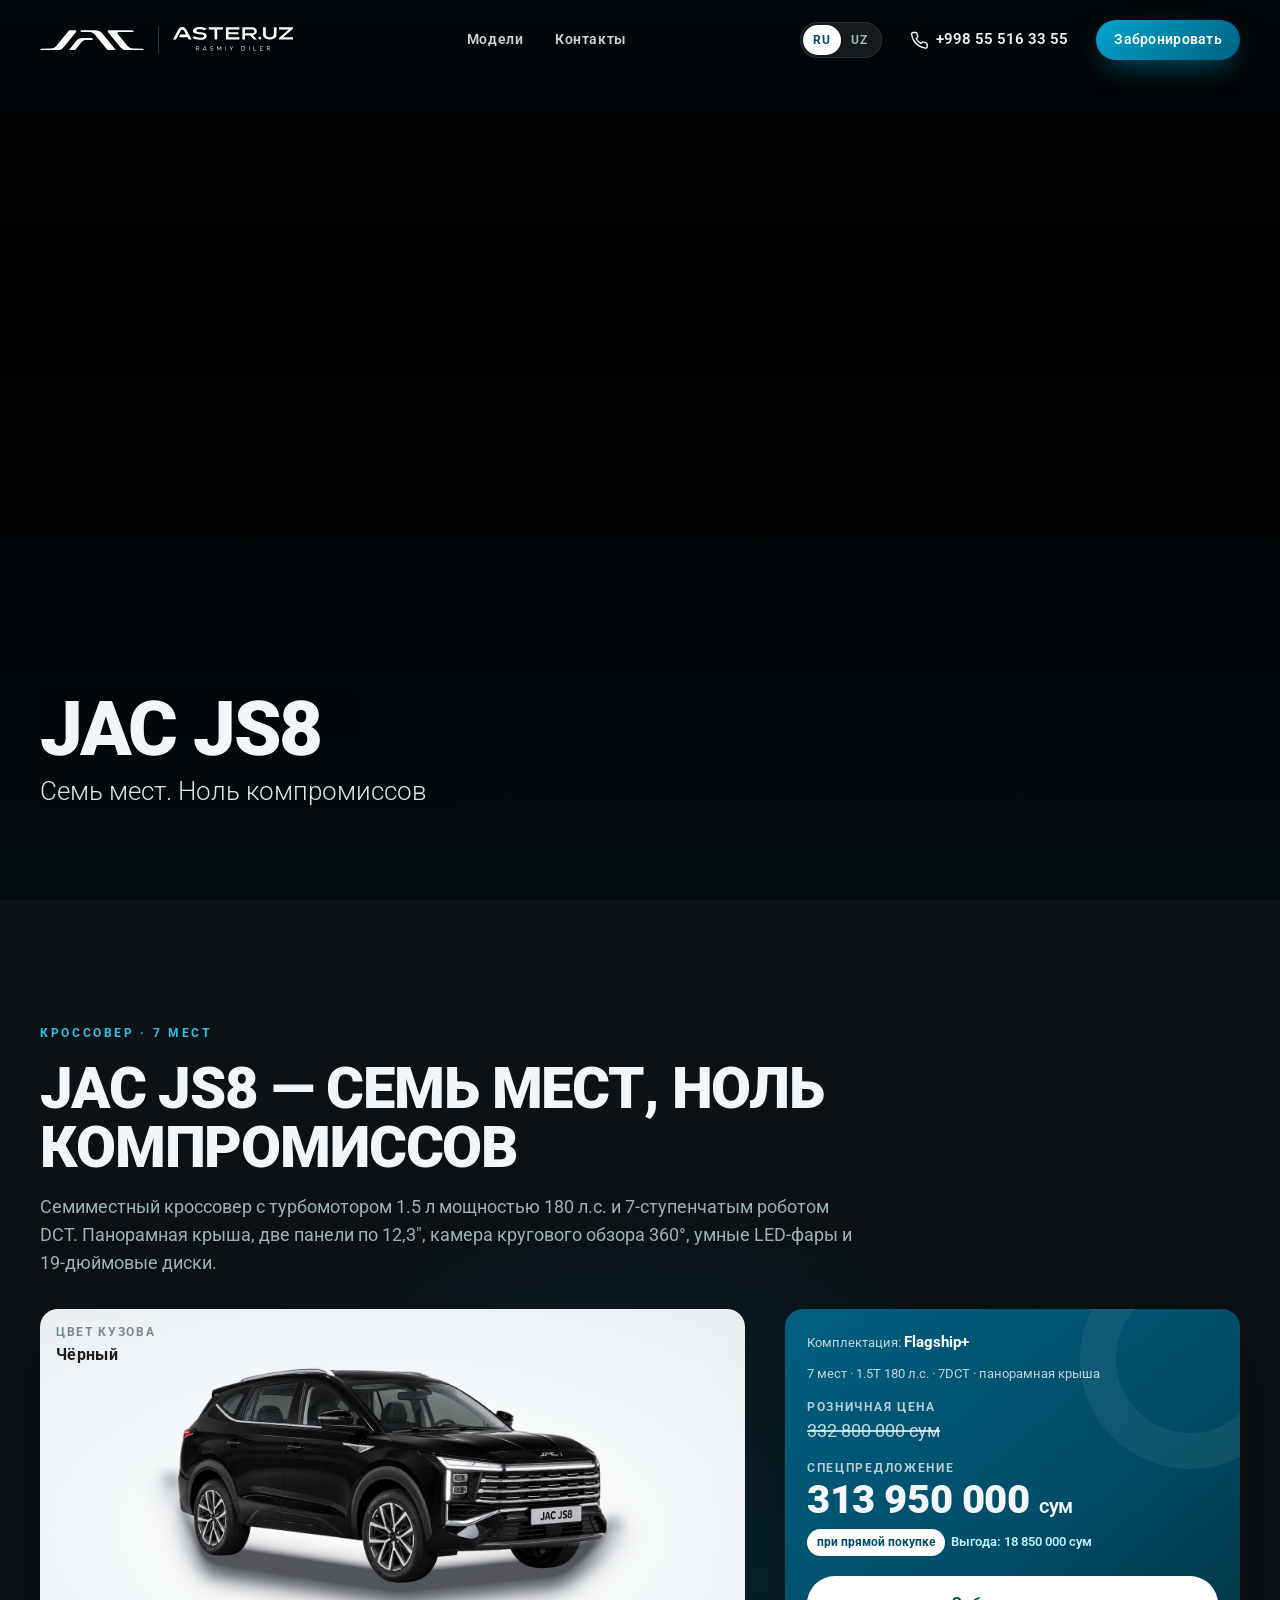
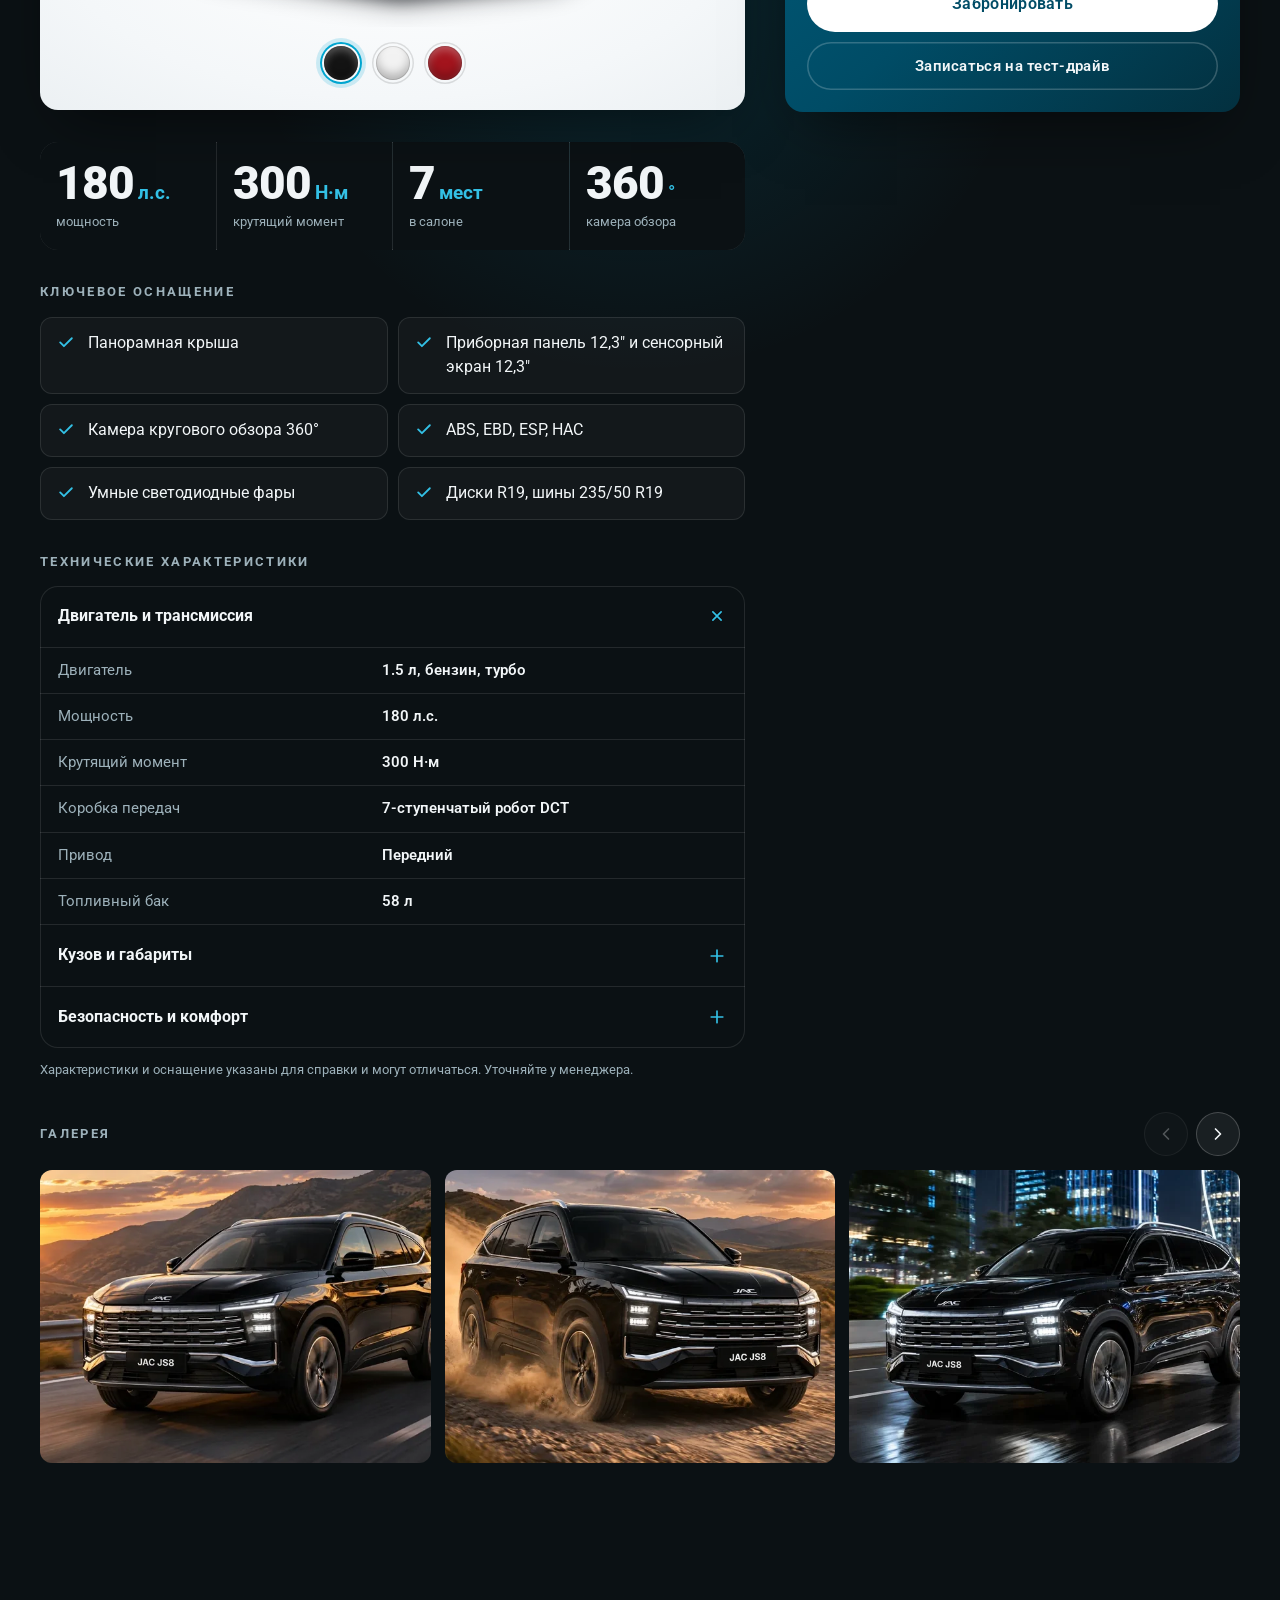
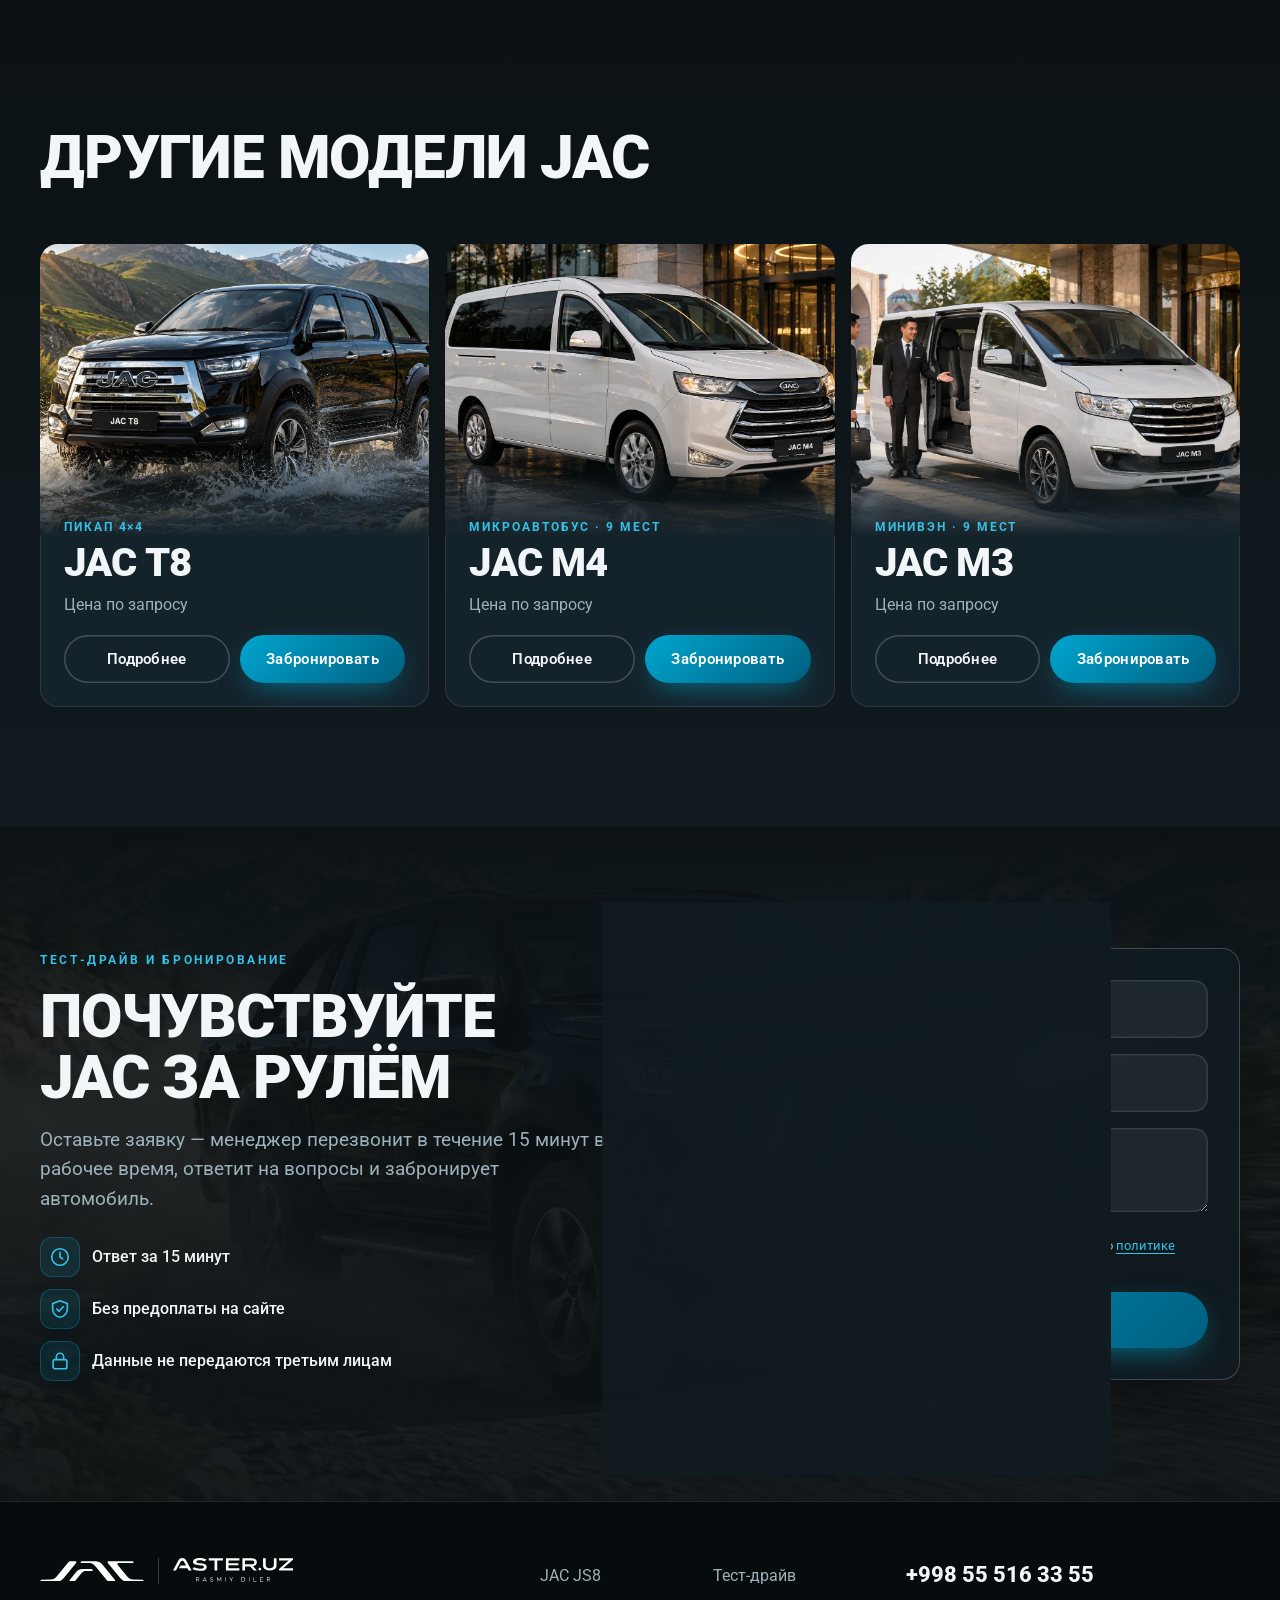
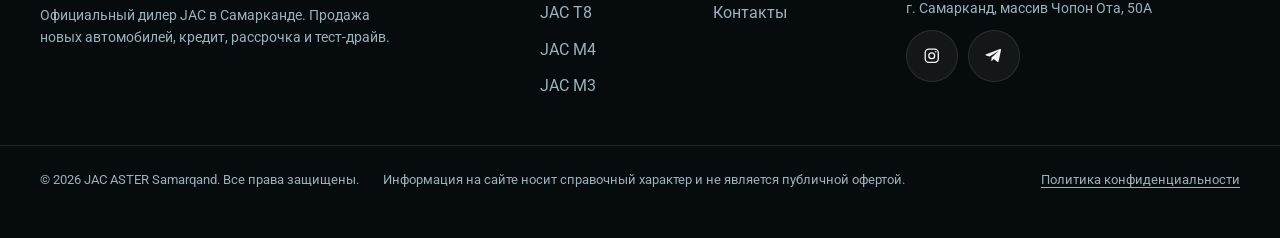
==== commit 7e99b36c: "Сброс кэша CSS/JS (?v=3), чтобы браузеры подхватили новые фото" ====
--- a/js8.html
+++ b/js8.html
@@ -47,7 +47,7 @@
   <link rel="preload" as="image" href="assets/img/js8/a1-m.webp?v=2" media="(max-width: 800px)">
   <link rel="preload" as="image" href="assets/img/js8/a1.webp?v=2" media="(min-width: 801px)" fetchpriority="high">
 
-  <link rel="stylesheet" href="assets/css/style.css">
+  <link rel="stylesheet" href="assets/css/style.css?v=3">
 
 </head>
 
@@ -316,8 +316,8 @@
   </svg>
 
   <!-- ===================== СКРИПТЫ (порядок важен) ===================== -->
-  <script src="assets/js/config.js"></script>
-  <script src="assets/js/i18n.js"></script>
-  <script src="assets/js/main.js"></script>
+  <script src="assets/js/config.js?v=3"></script>
+  <script src="assets/js/i18n.js?v=3"></script>
+  <script src="assets/js/main.js?v=3"></script>
 </body>
 </html>
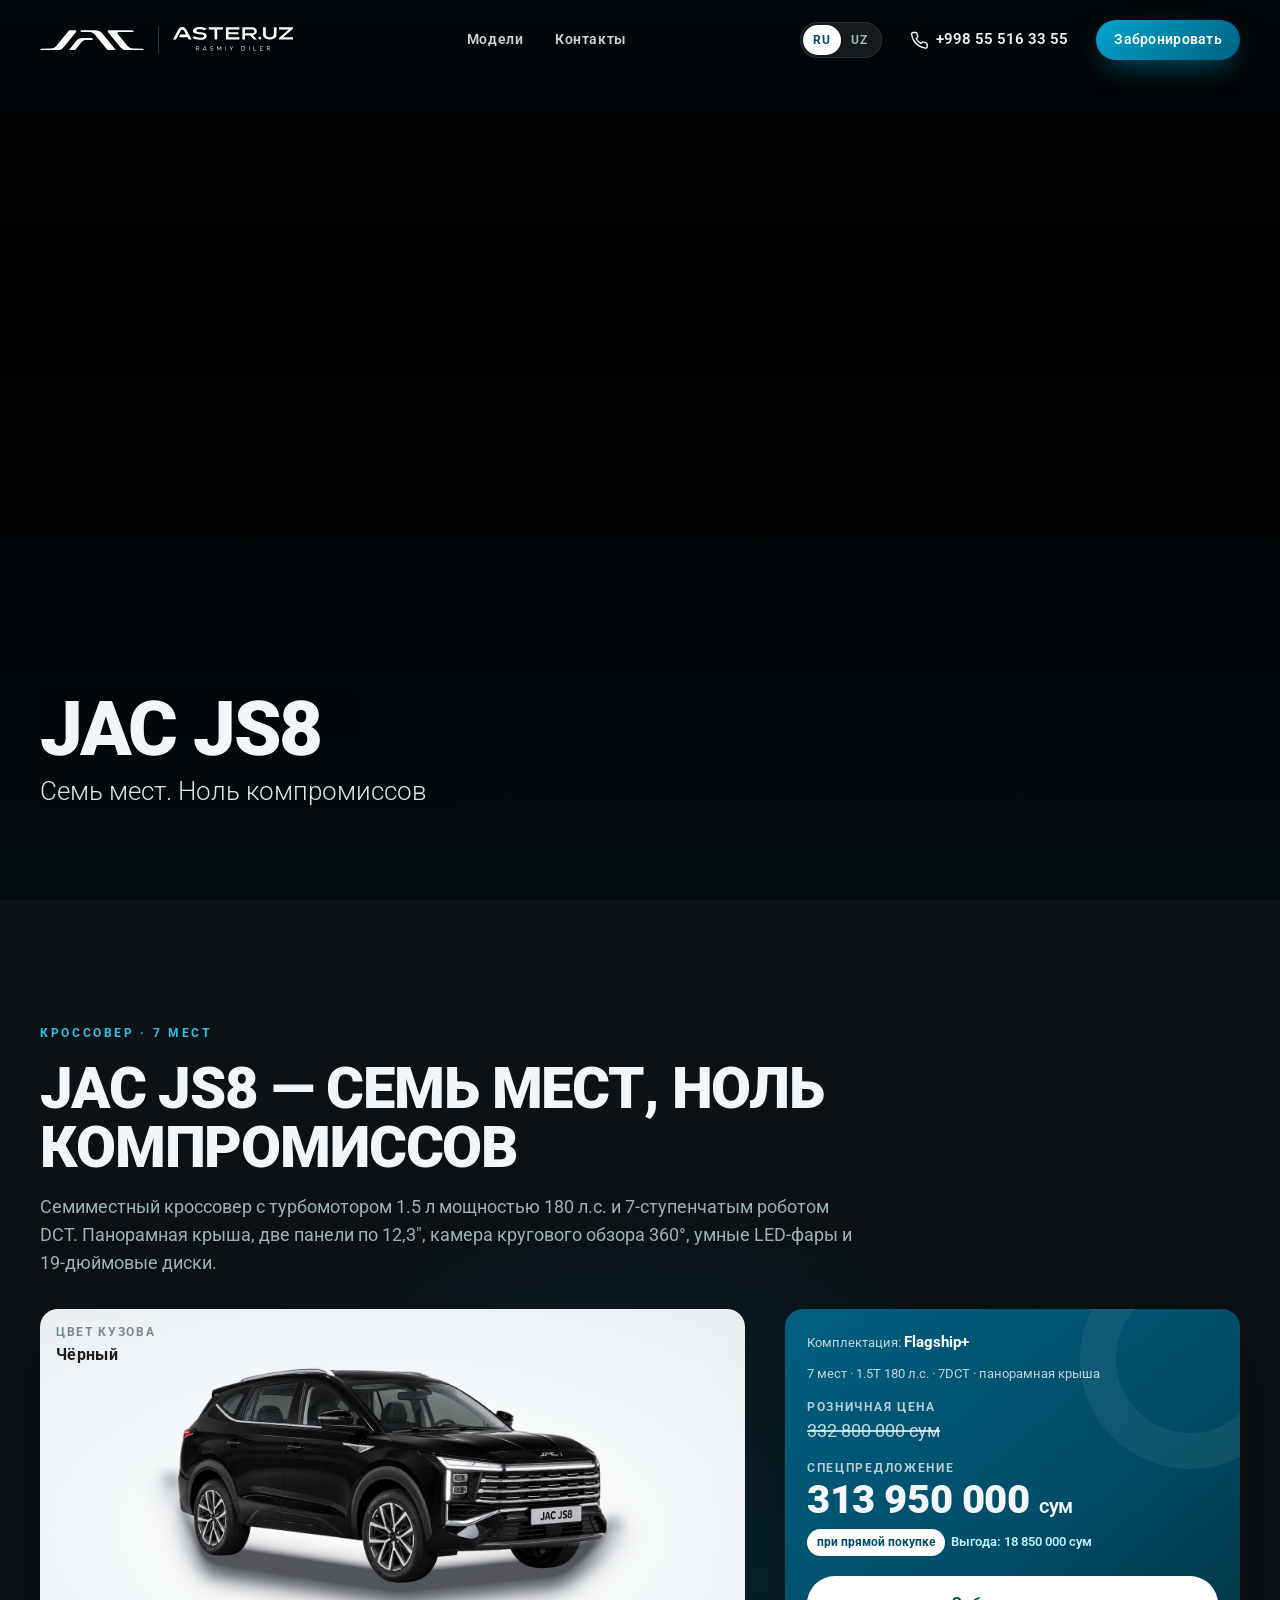
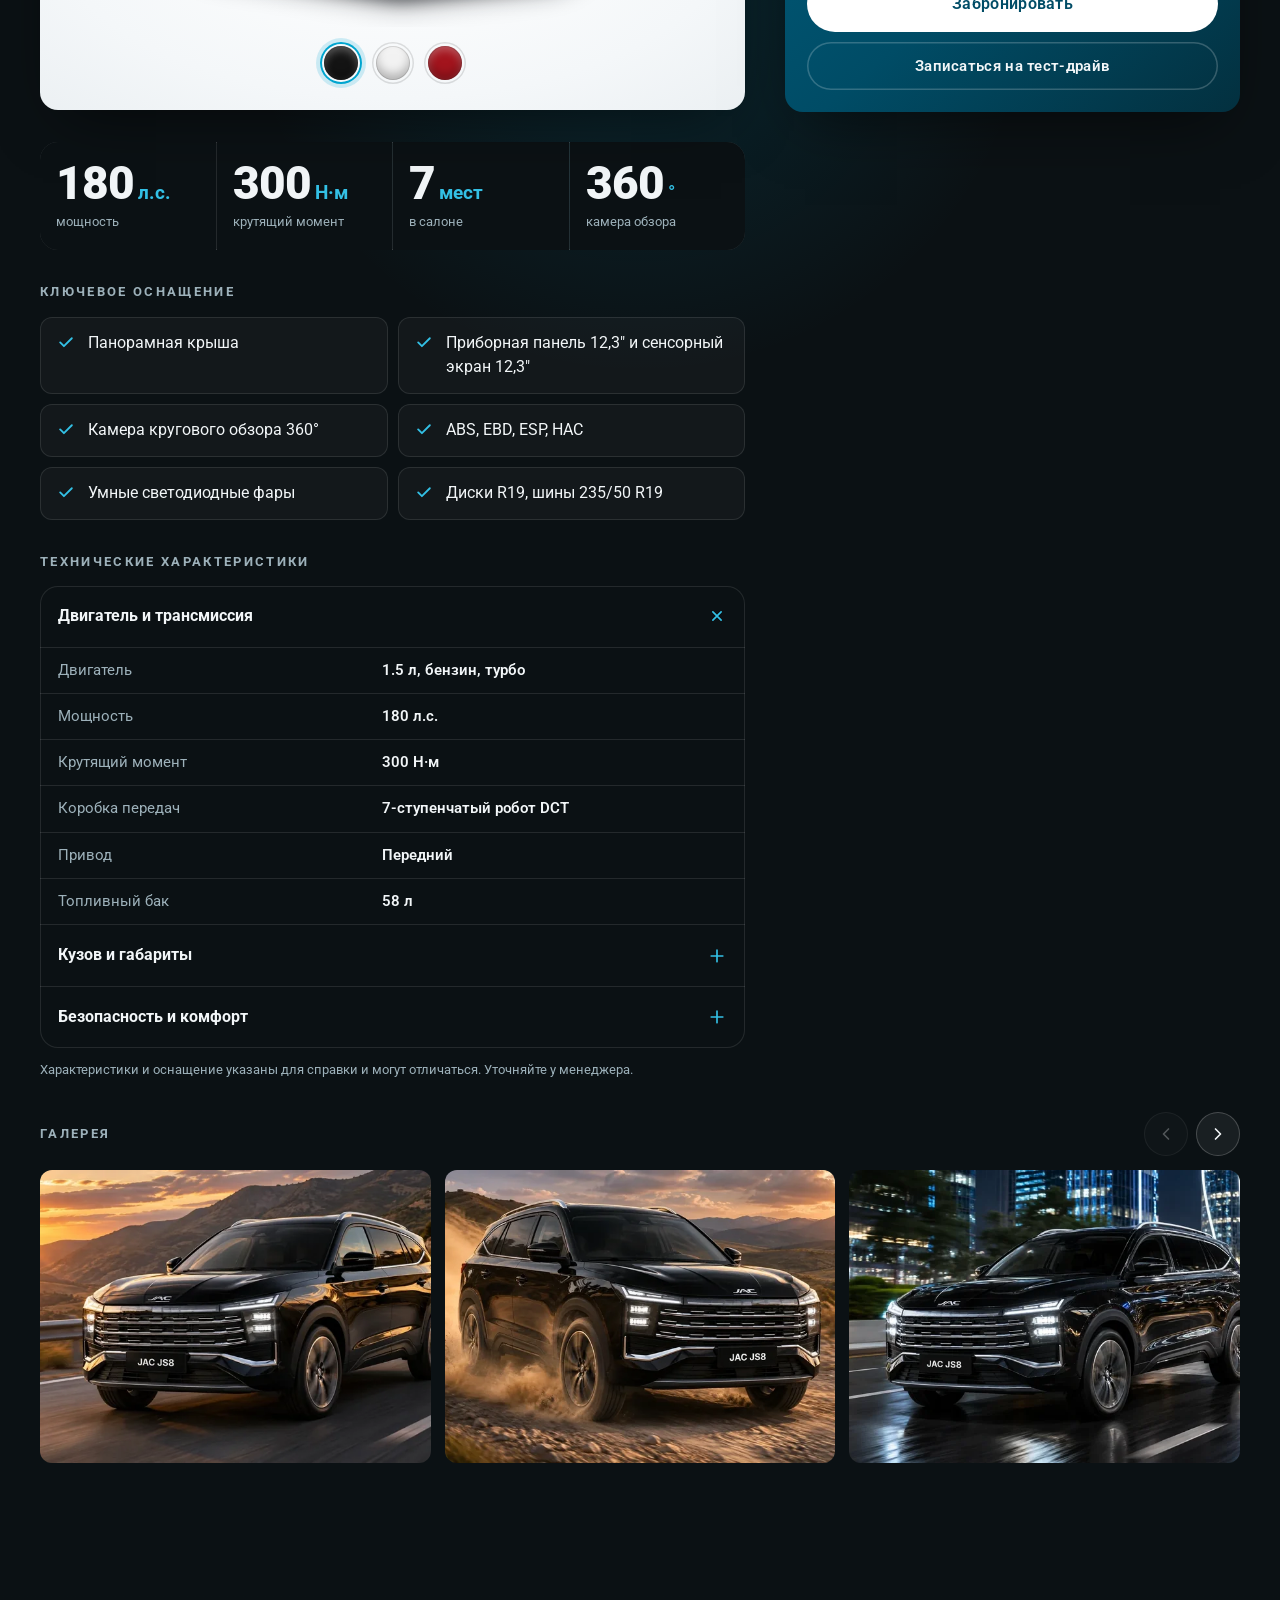
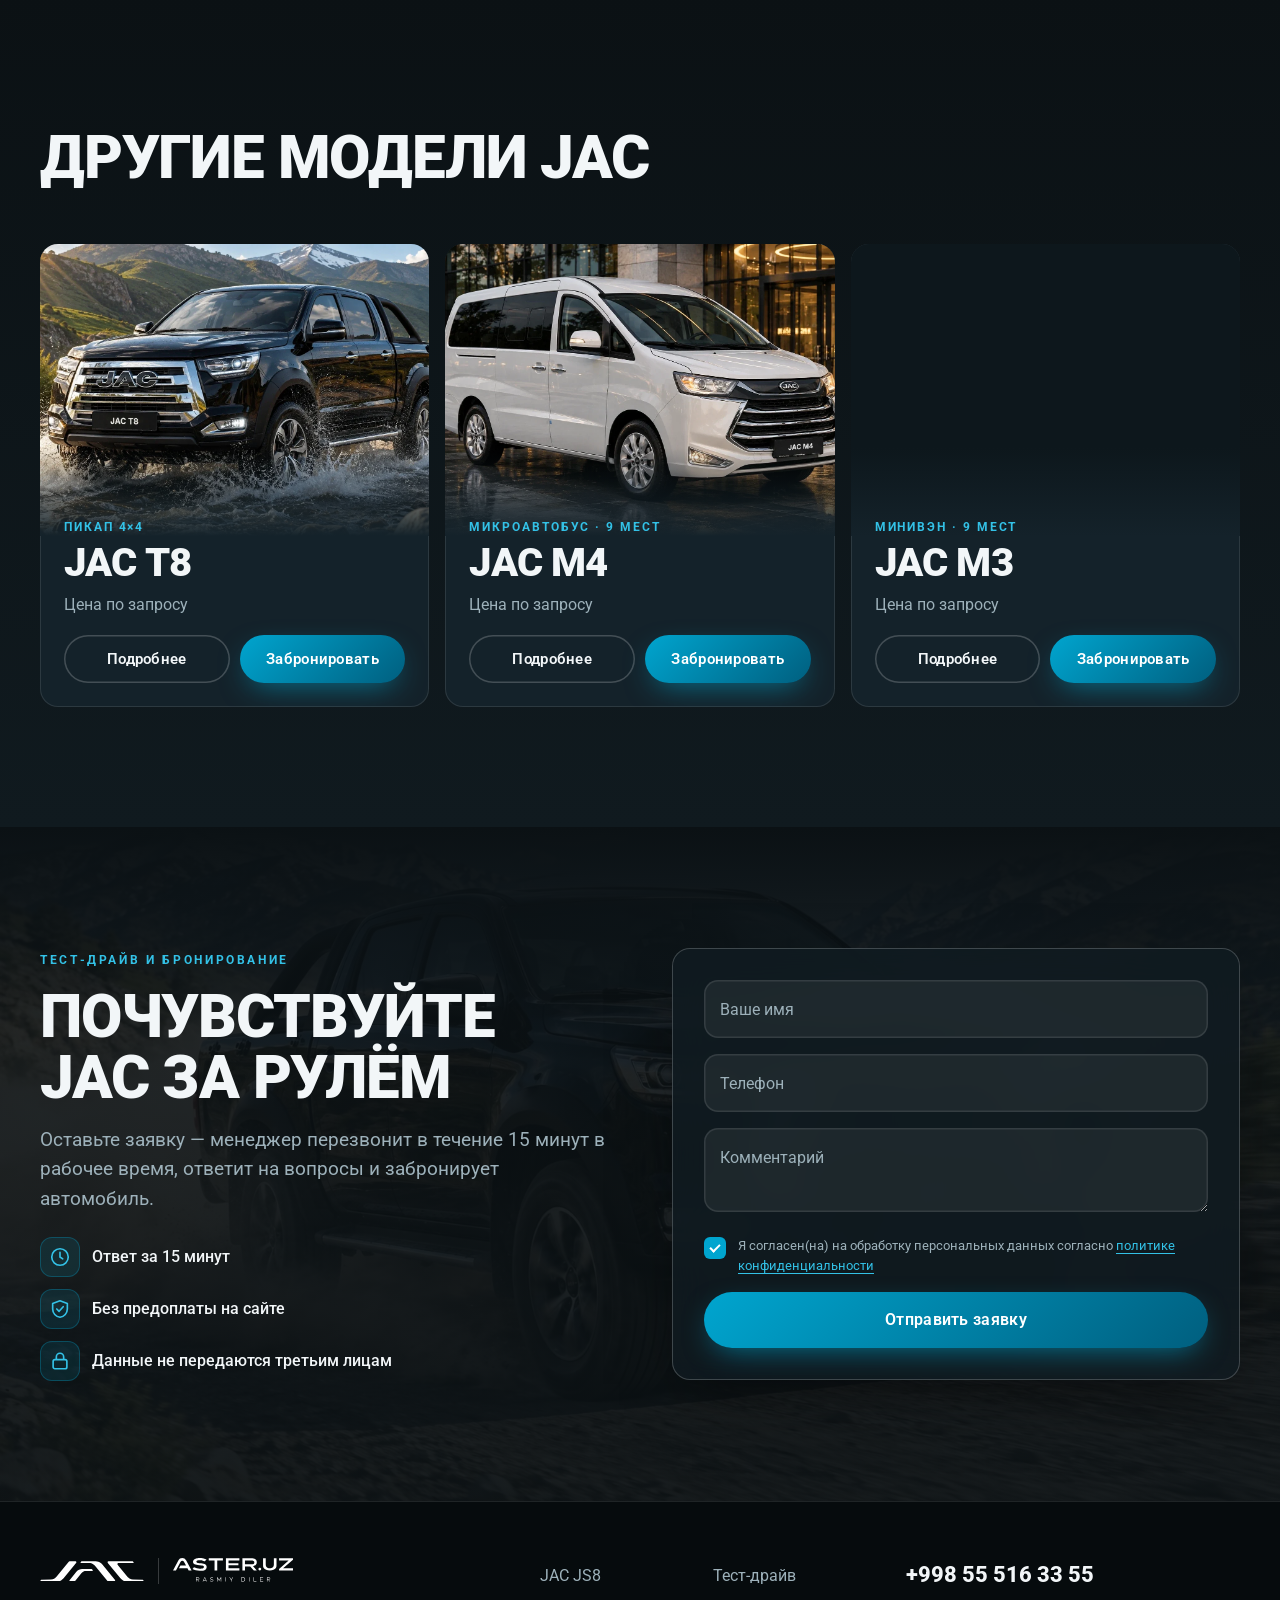
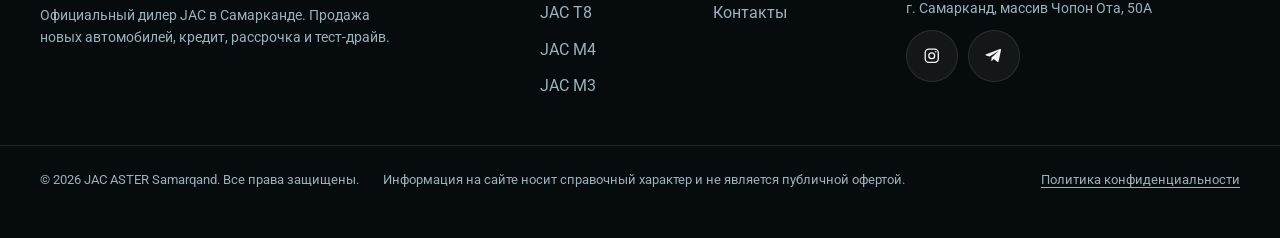
==== commit aefb6567: "Главный экран: все четыре модели в ряд (ПК и телефон), новое превью для соцсетей" ====
--- a/js8.html
+++ b/js8.html
@@ -30,7 +30,7 @@
   <meta property="og:url" content="https://jac-aster.uz/js8.html">
   <meta property="og:title" content="JAC JS8 в Самарканде | JAC ASTER">
   <meta property="og:description" content="JAC JS8 в Самарканде — 7-местный кроссовер, 1.5T 180 л.с., робот 7DCT, панорамная крыша, камера 360°. Цена от 313 950 000 сум, кредит и тест-драйв.">
-  <meta property="og:image" content="https://jac-aster.uz/assets/img/brand/og-image.jpg">
+  <meta property="og:image" content="https://jac-aster.uz/assets/img/brand/og-image.jpg?v=2">
   <meta property="og:image:width" content="1200">
   <meta property="og:image:height" content="630">
   <meta name="twitter:card" content="summary_large_image">
--- a/assets/css/style.css
+++ b/assets/css/style.css
@@ -214,6 +214,10 @@
 .hero__line { display: block; animation: heroTitle 1.3s var(--ease-out) .5s both; }
 @keyframes heroTitle { from { opacity: 0; transform: translateY(60px); clip-path: inset(0 0 100% 0); } to { opacity: 1; transform: none; clip-path: inset(0 0 -20% 0); } }
 .hero { position: relative; height: 100svh; min-height: 600px; max-height: 1100px; overflow: hidden; background: #000; }
+/* Телефон: на главном фото четыре машины в ряд — высота экрана подогнана под фото, чтобы крайние машины не обрезались */
+@media (max-width: 800px) {
+  .hero:not(.hero--model) { height: min(100svh, 177vw); min-height: 560px; }
+}
 
 
 /* ---------- 9. СЕКЦИИ (общие) ---------- */
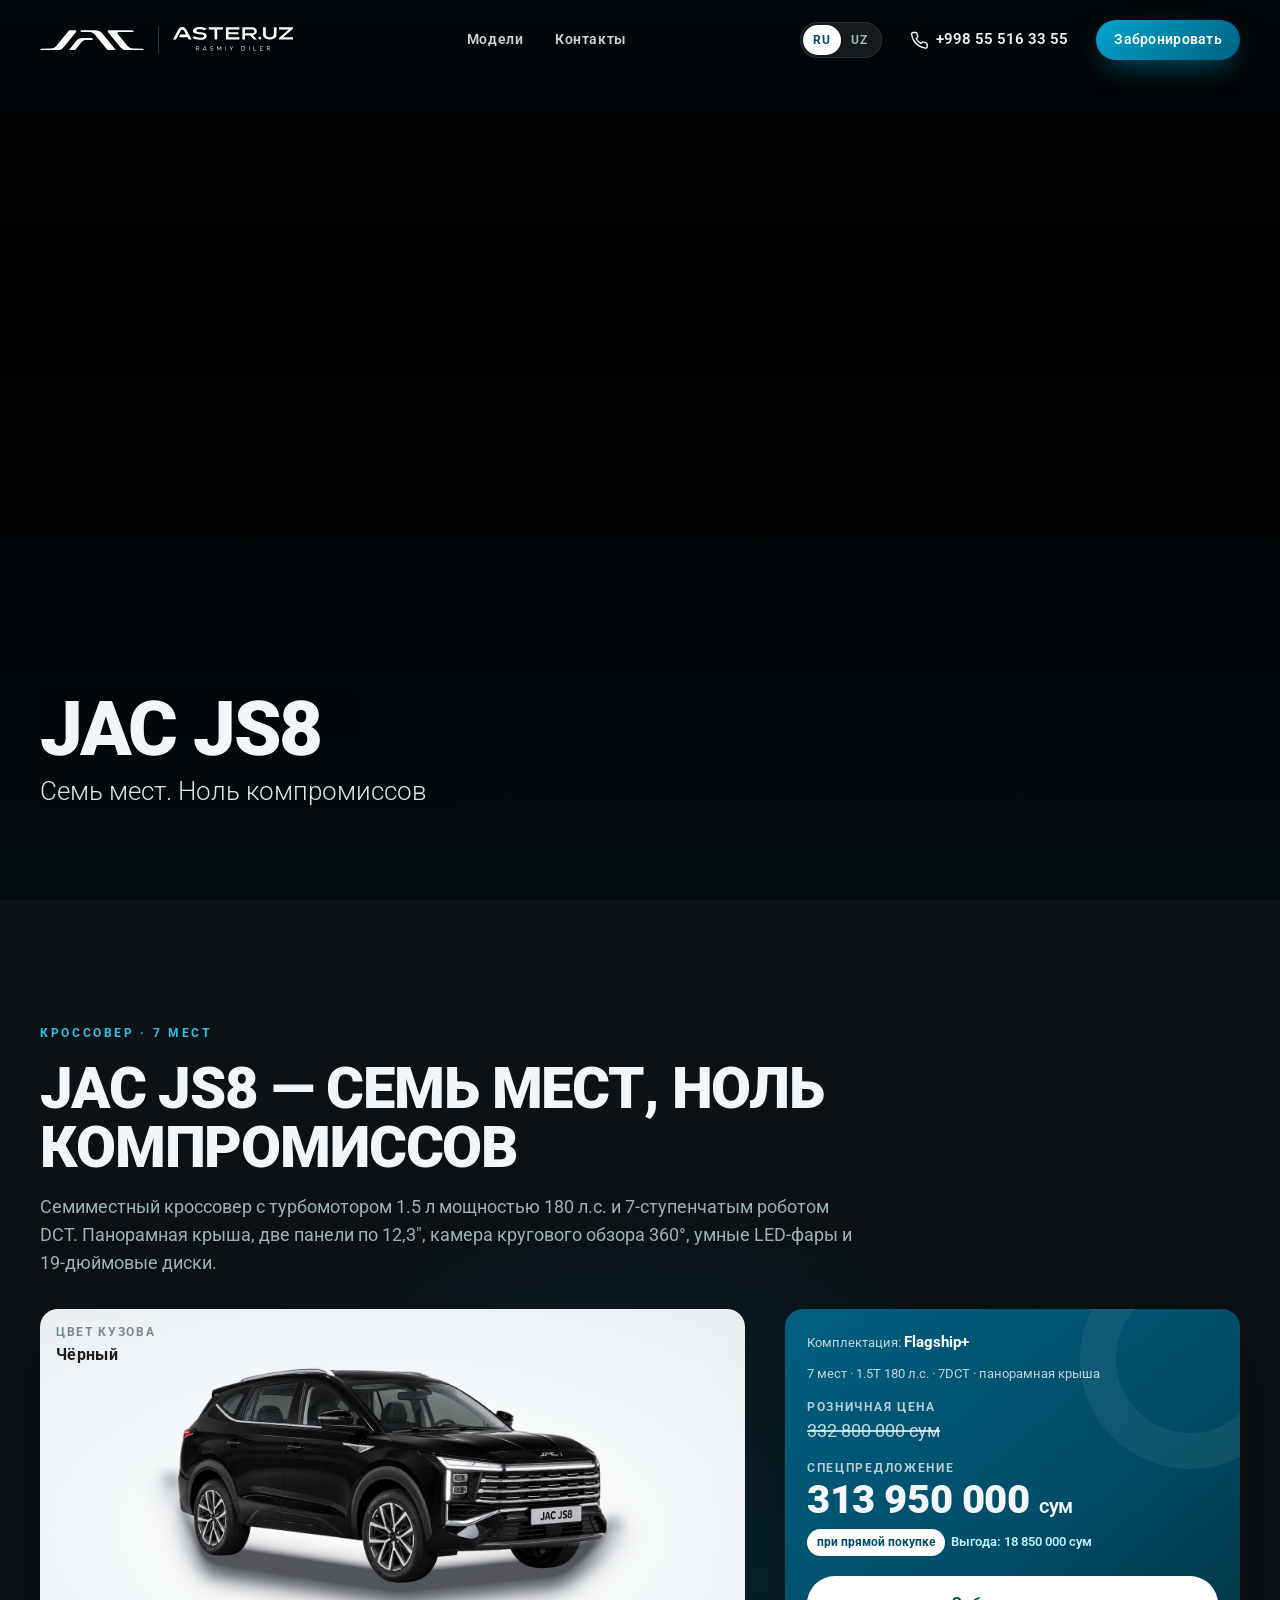
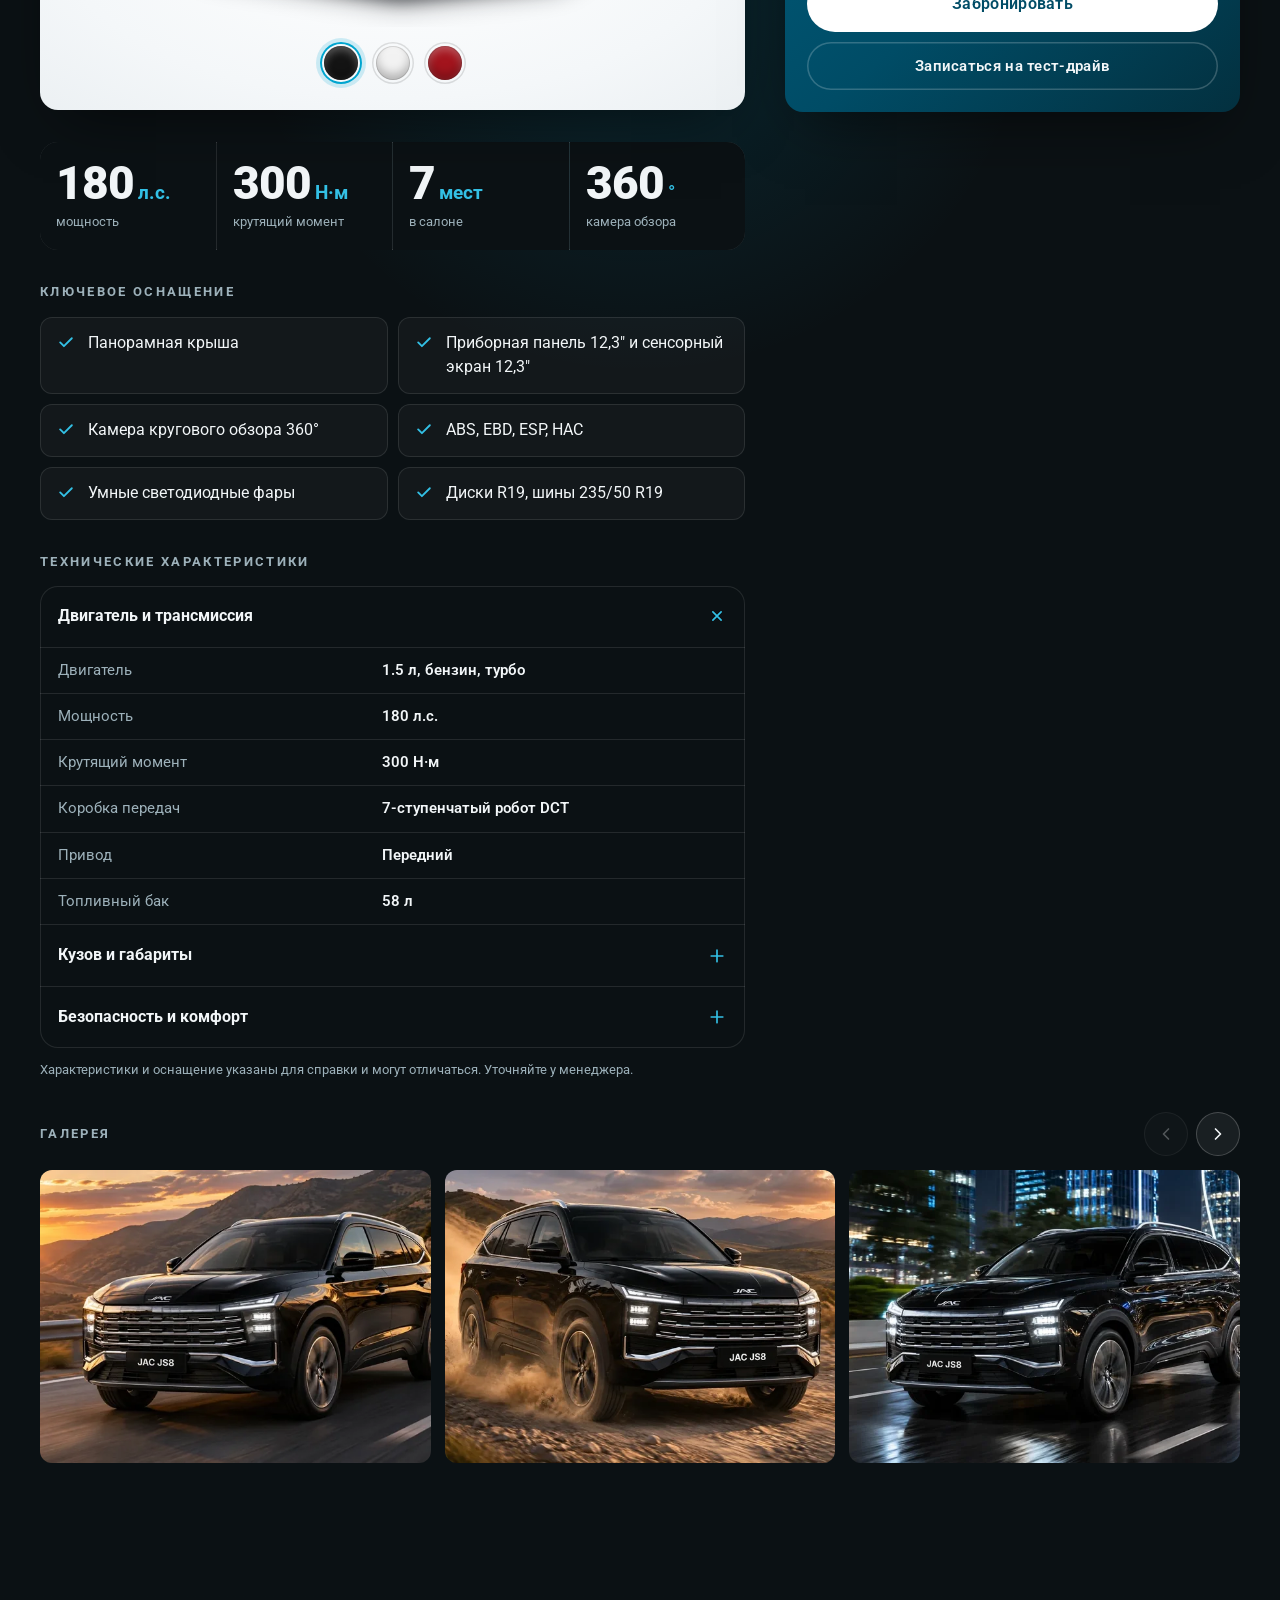
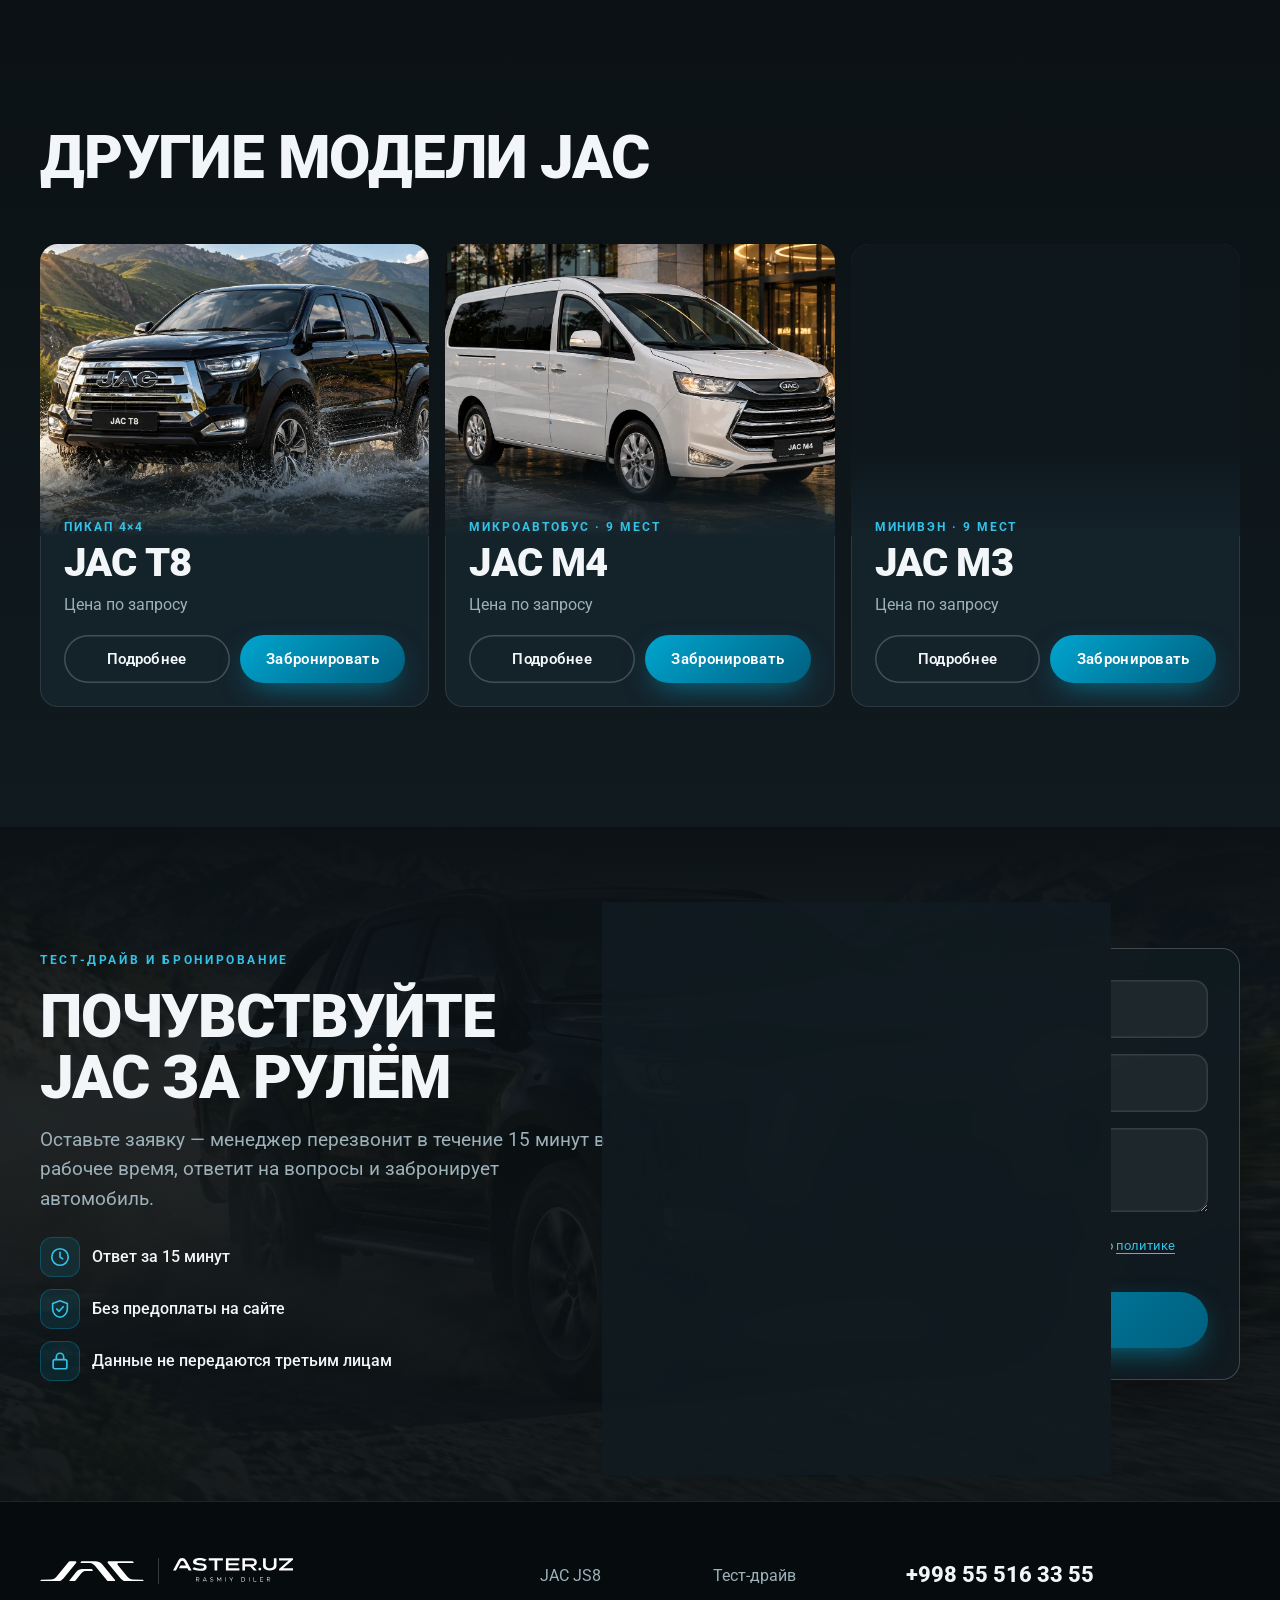
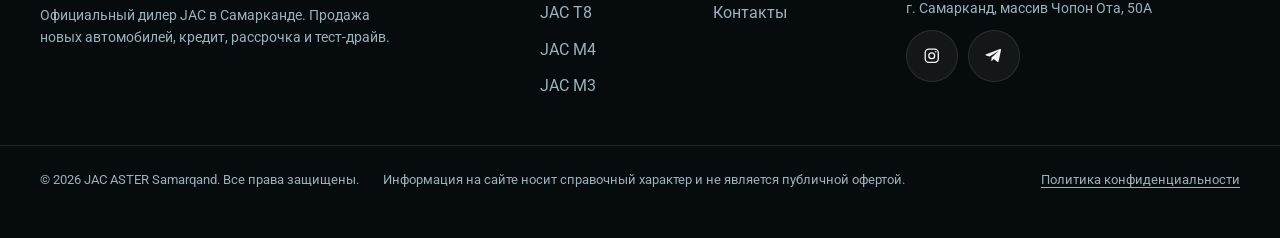
==== commit 7ab32882: "Сброс кэша CSS/JS (?v=4)" ====
--- a/js8.html
+++ b/js8.html
@@ -47,7 +47,7 @@
   <link rel="preload" as="image" href="assets/img/js8/a1-m.webp?v=2" media="(max-width: 800px)">
   <link rel="preload" as="image" href="assets/img/js8/a1.webp?v=2" media="(min-width: 801px)" fetchpriority="high">
 
-  <link rel="stylesheet" href="assets/css/style.css?v=3">
+  <link rel="stylesheet" href="assets/css/style.css?v=4">
 
 </head>
 
@@ -316,8 +316,8 @@
   </svg>
 
   <!-- ===================== СКРИПТЫ (порядок важен) ===================== -->
-  <script src="assets/js/config.js?v=3"></script>
-  <script src="assets/js/i18n.js?v=3"></script>
-  <script src="assets/js/main.js?v=3"></script>
+  <script src="assets/js/config.js?v=4"></script>
+  <script src="assets/js/i18n.js?v=4"></script>
+  <script src="assets/js/main.js?v=4"></script>
 </body>
 </html>
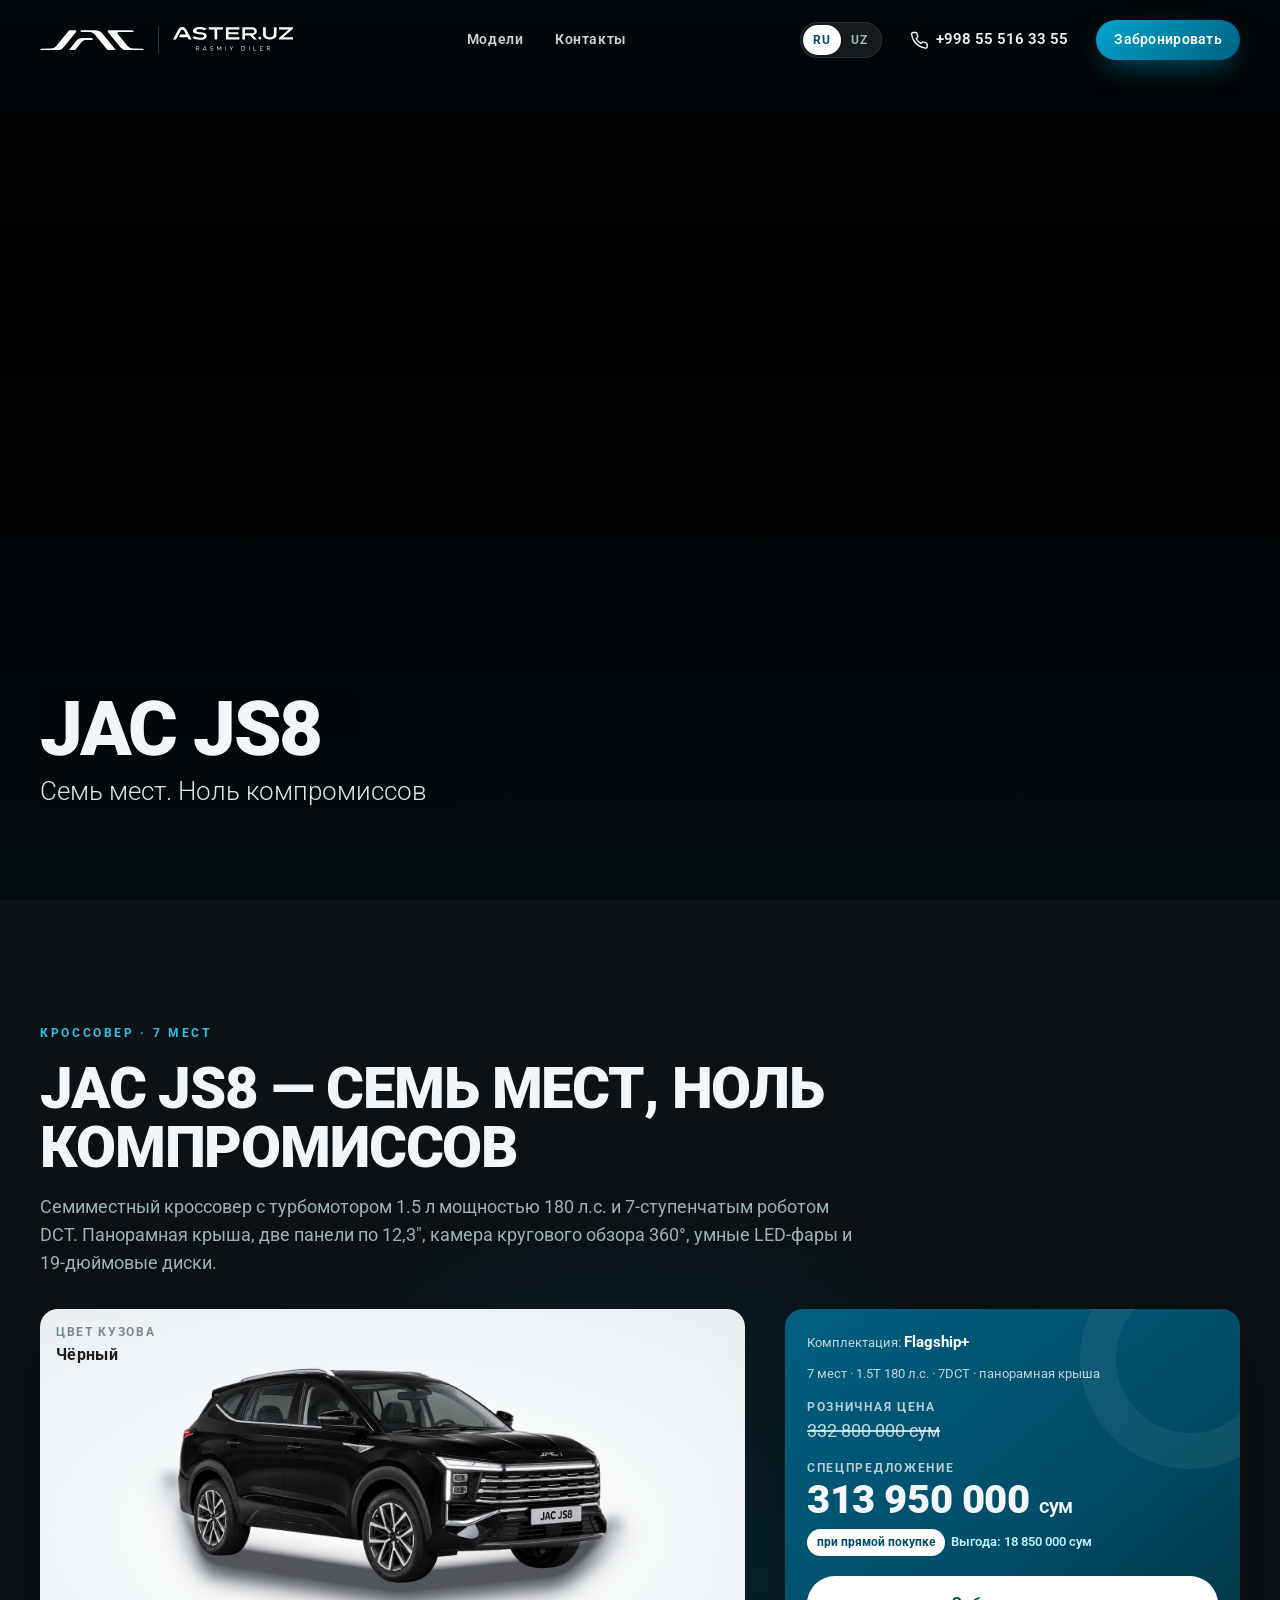
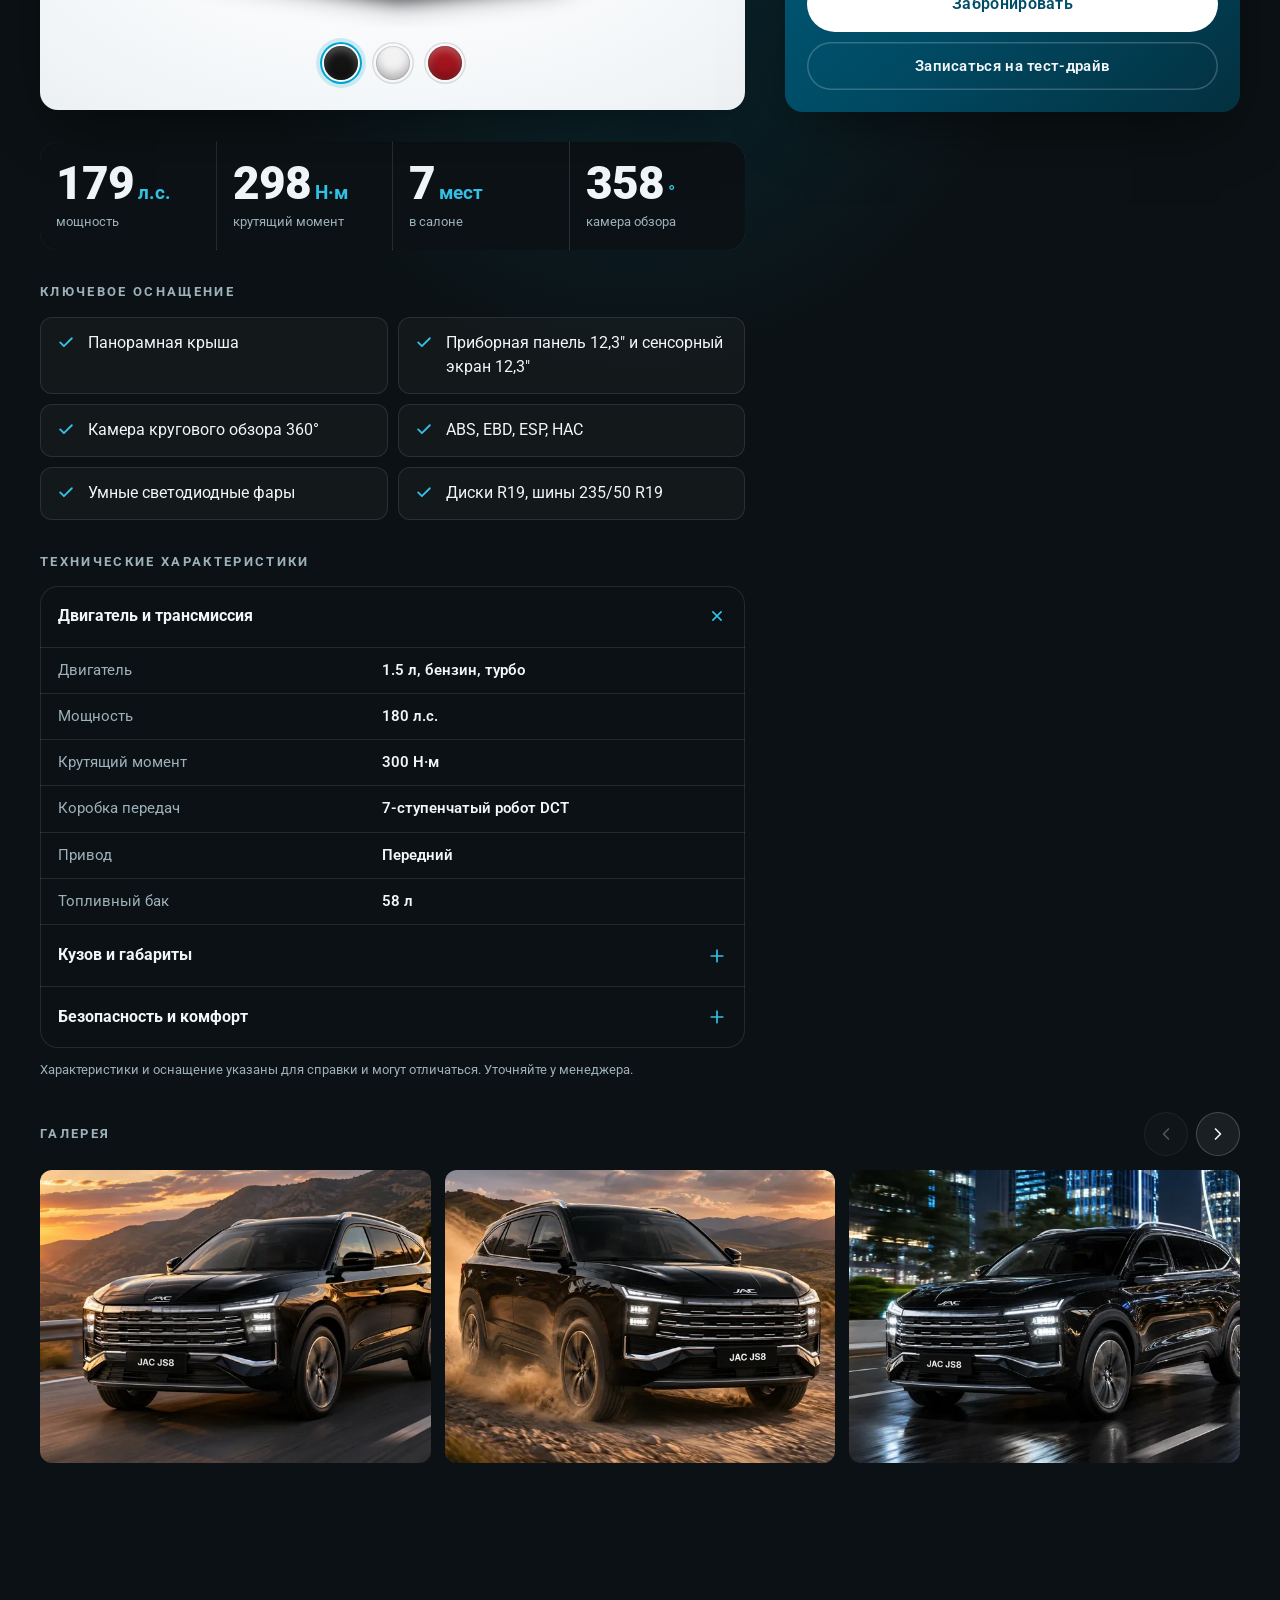
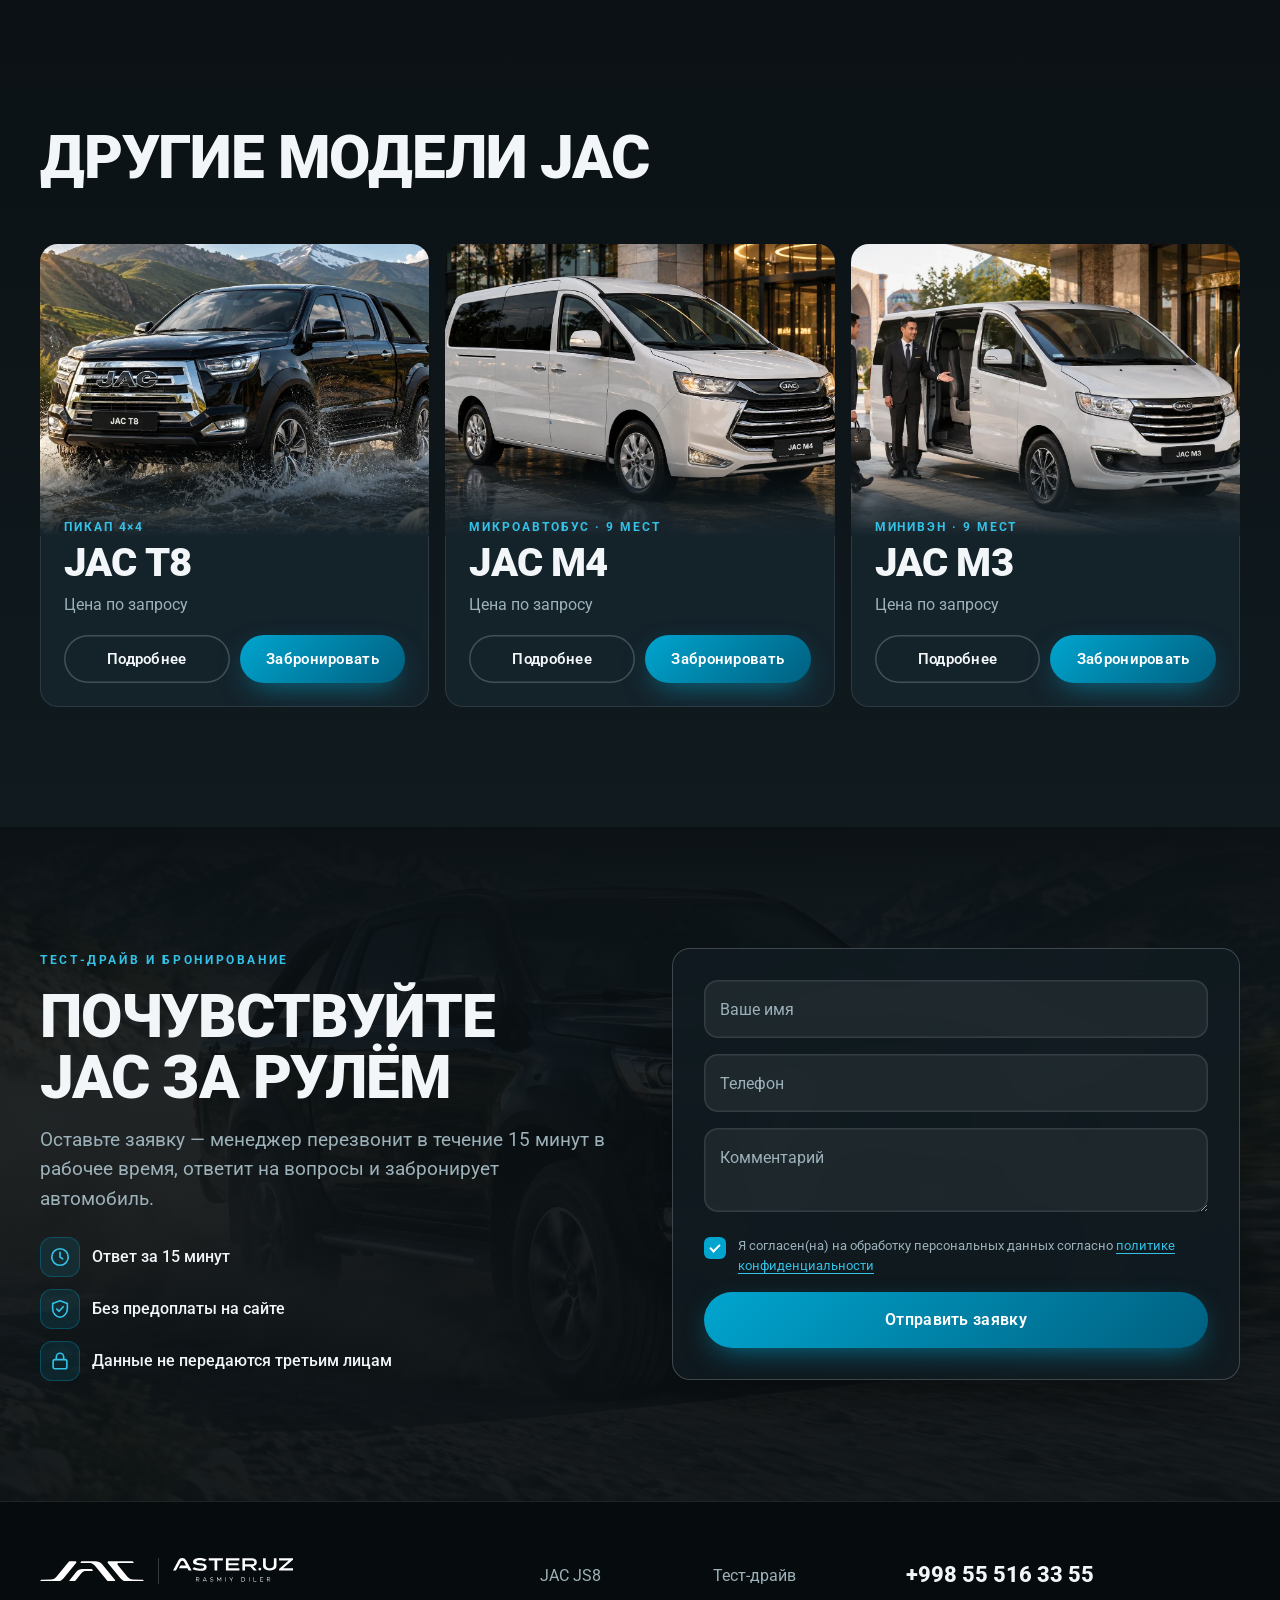
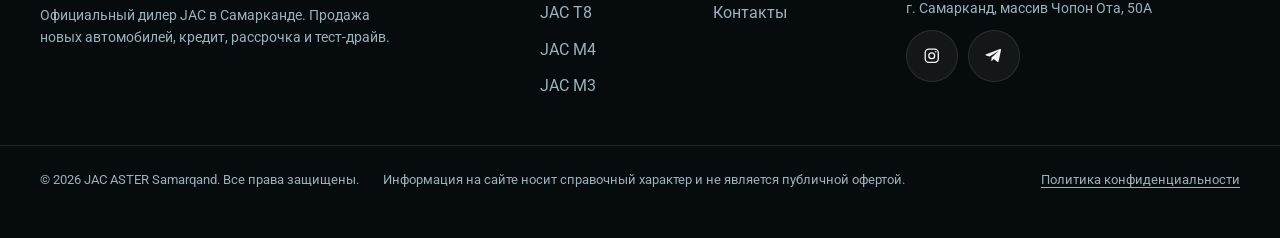
==== commit 46e08685: "Главный экран: модели ровно в один ряд (ПК и телефон), обновлено превью для соцсетей" ====
--- a/js8.html
+++ b/js8.html
@@ -30,7 +30,7 @@
   <meta property="og:url" content="https://jac-aster.uz/js8.html">
   <meta property="og:title" content="JAC JS8 в Самарканде | JAC ASTER">
   <meta property="og:description" content="JAC JS8 в Самарканде — 7-местный кроссовер, 1.5T 180 л.с., робот 7DCT, панорамная крыша, камера 360°. Цена от 313 950 000 сум, кредит и тест-драйв.">
-  <meta property="og:image" content="https://jac-aster.uz/assets/img/brand/og-image.jpg?v=2">
+  <meta property="og:image" content="https://jac-aster.uz/assets/img/brand/og-image.jpg?v=3">
   <meta property="og:image:width" content="1200">
   <meta property="og:image:height" content="630">
   <meta name="twitter:card" content="summary_large_image">
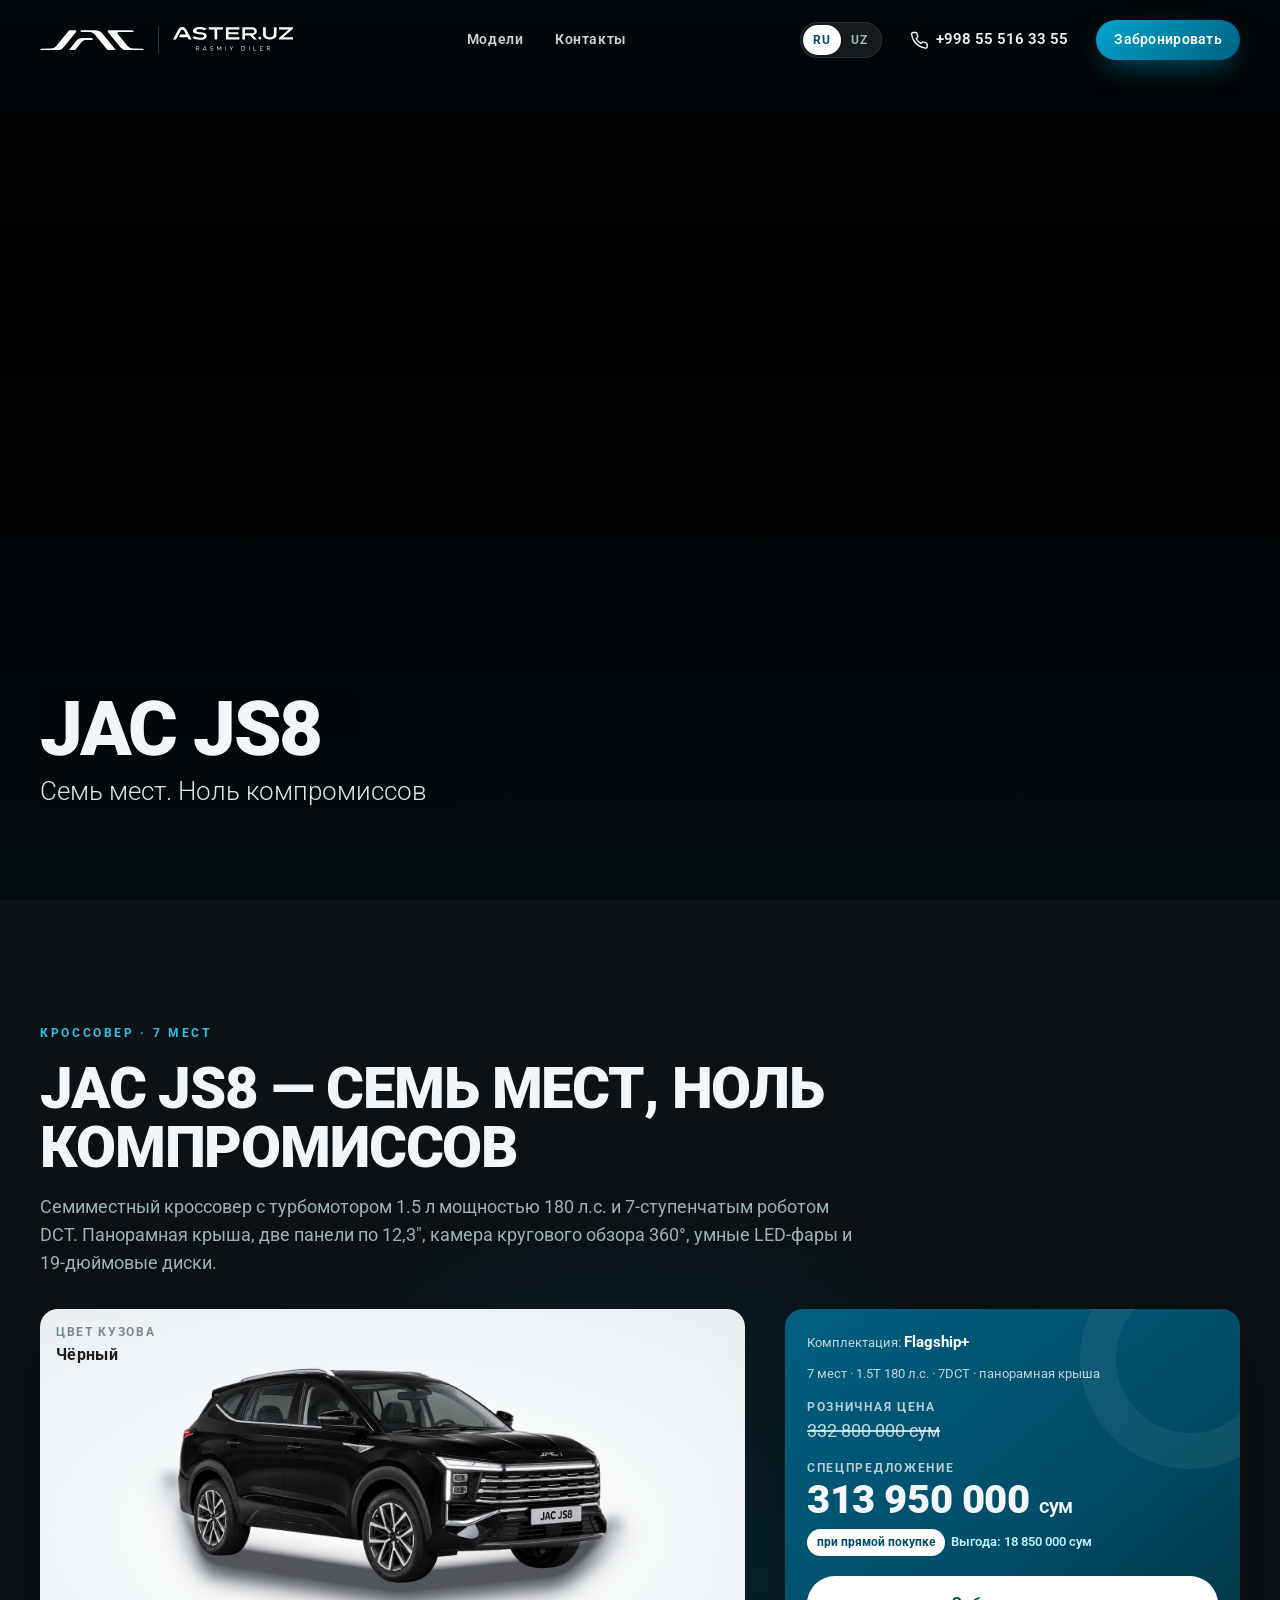
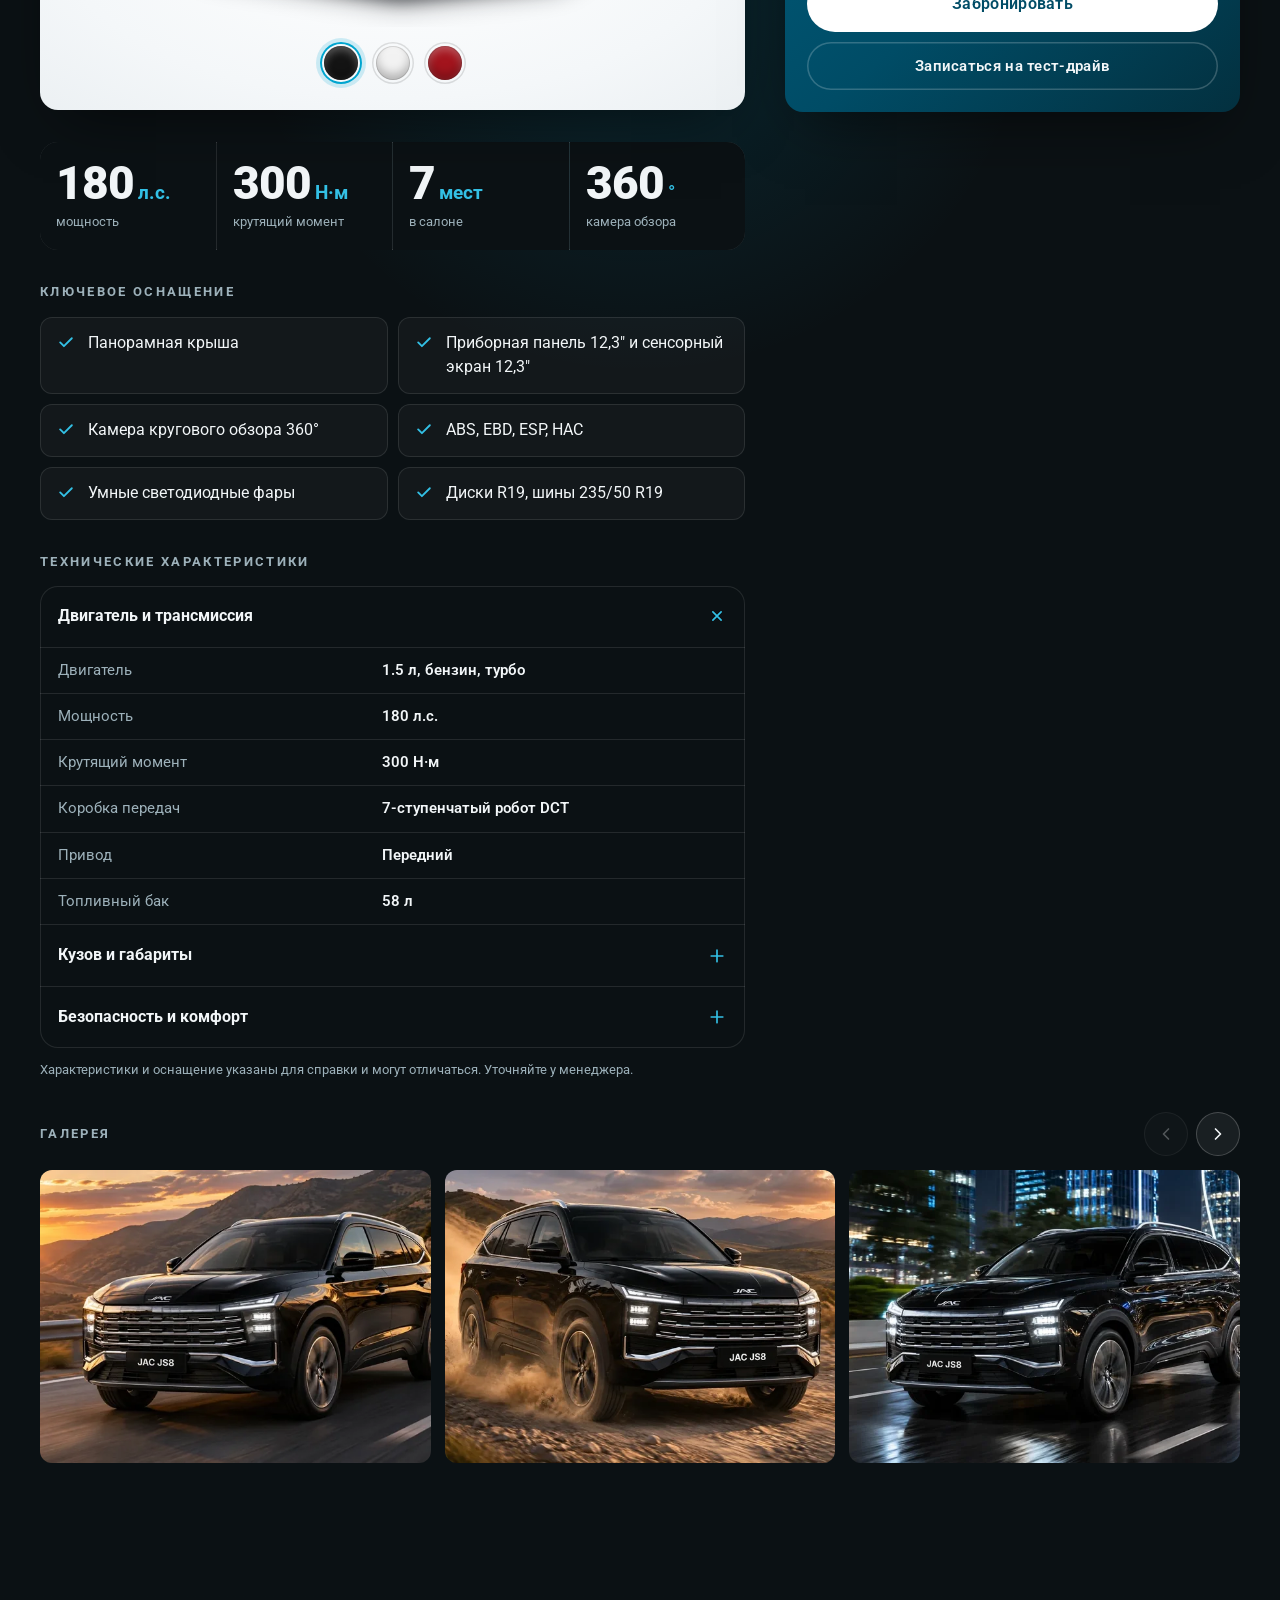
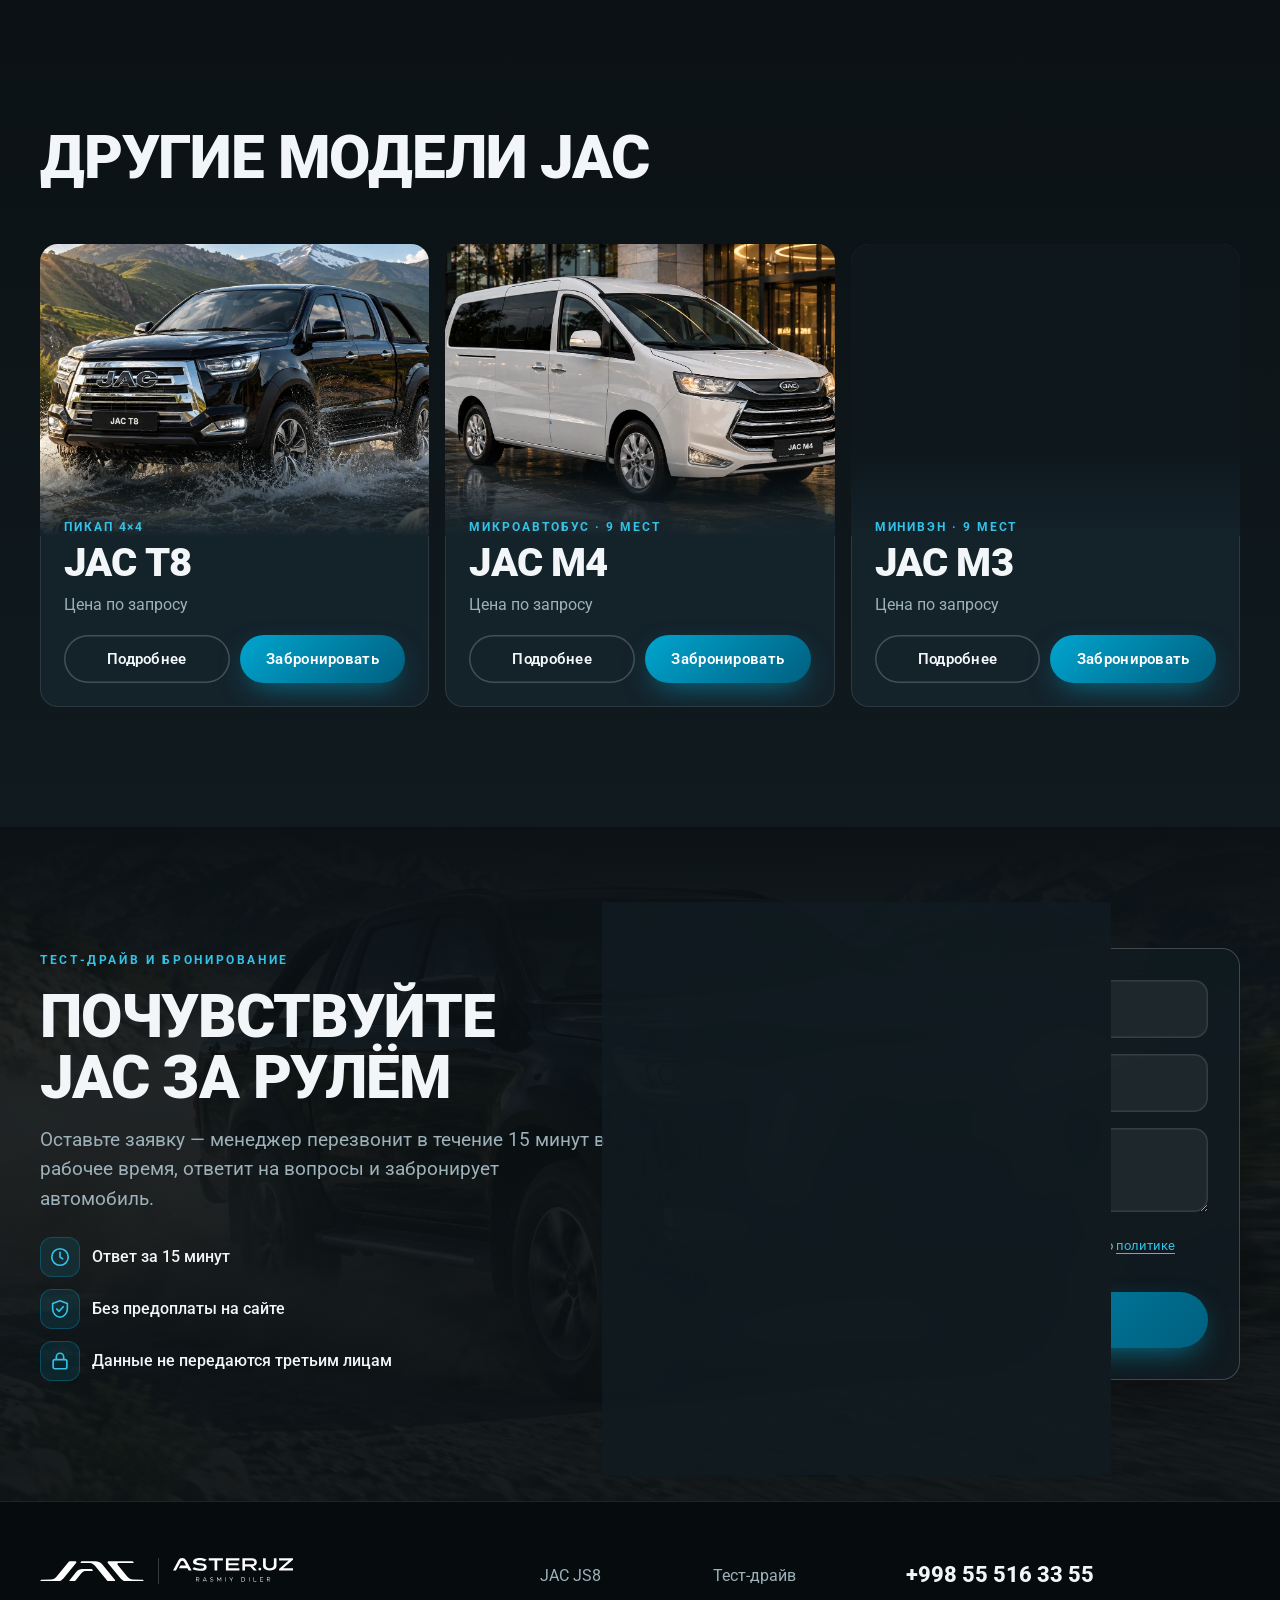
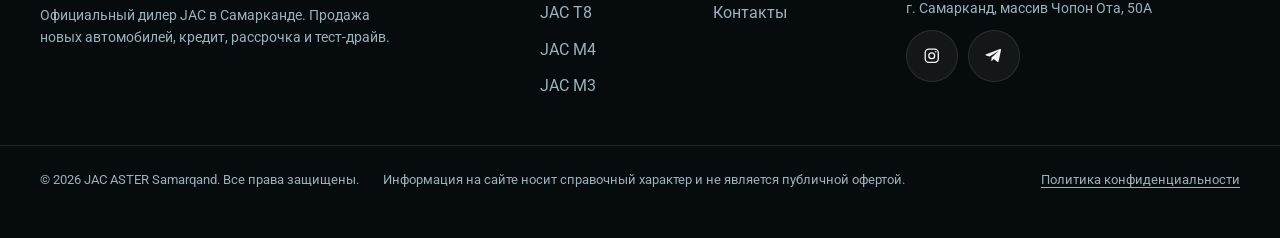
==== commit 7e18e066: "Мобильная панель: оставлена только кнопка «Позвонить»" ====
--- a/js8.html
+++ b/js8.html
@@ -47,7 +47,7 @@
   <link rel="preload" as="image" href="assets/img/js8/a1-m.webp?v=2" media="(max-width: 800px)">
   <link rel="preload" as="image" href="assets/img/js8/a1.webp?v=2" media="(min-width: 801px)" fetchpriority="high">
 
-  <link rel="stylesheet" href="assets/css/style.css?v=4">
+  <link rel="stylesheet" href="assets/css/style.css?v=5">
 
 </head>
 
@@ -214,9 +214,7 @@
 
   <!-- ===================== МОБИЛЬНАЯ ПАНЕЛЬ ДЕЙСТВИЙ ===================== -->
   <div class="action-bar" id="actionBar">
-    <a class="action-bar__item js-phone-link" href="tel:+998555163355"><svg class="icon" aria-hidden="true"><use href="#i-phone"/></svg><span data-i18n="bar.call">Звонок</span></a>
-    <a class="action-bar__item js-telegram" href="https://t.me/jacsamarqandaster" target="_blank" rel="noopener"><svg class="icon" aria-hidden="true"><use href="#i-telegram"/></svg><span data-i18n="bar.tg">Telegram</span></a>
-    <button type="button" class="action-bar__item action-bar__item--main js-open-booking"><svg class="icon" aria-hidden="true"><use href="#i-key"/></svg><span data-i18n="bar.book">Бронь</span></button>
+    <a class="action-bar__item action-bar__item--main js-phone-link" href="tel:+998555163355"><svg class="icon" aria-hidden="true"><use href="#i-phone"/></svg><span data-i18n="bar.call">Позвонить</span></a>
   </div>
 
   <button type="button" class="to-top" id="toTop" data-i18n-attr="aria-label:footer.up" aria-label="Наверх">
@@ -316,8 +314,8 @@
   </svg>
 
   <!-- ===================== СКРИПТЫ (порядок важен) ===================== -->
-  <script src="assets/js/config.js?v=4"></script>
-  <script src="assets/js/i18n.js?v=4"></script>
-  <script src="assets/js/main.js?v=4"></script>
+  <script src="assets/js/config.js?v=5"></script>
+  <script src="assets/js/i18n.js?v=5"></script>
+  <script src="assets/js/main.js?v=5"></script>
 </body>
 </html>
--- a/assets/css/style.css
+++ b/assets/css/style.css
@@ -542,7 +542,7 @@
 /* ---------- 18. МОБИЛЬНАЯ ПАНЕЛЬ ---------- */
 .action-bar {
   position: fixed; left: 10px; right: 10px; bottom: calc(10px + env(safe-area-inset-bottom)); z-index: 90;
-  display: grid; grid-template-columns: 1fr 1fr 1.4fr; gap: 6px; padding: 6px; border-radius: 20px;
+  display: grid; grid-template-columns: 1fr; gap: 6px; padding: 6px; border-radius: 20px;
   background: rgba(10, 20, 25, .88); -webkit-backdrop-filter: blur(16px); backdrop-filter: blur(16px);
   box-shadow: inset 0 0 0 1px var(--line-strong), 0 16px 40px rgba(0,0,0,.5);
   transform: translateY(140%); transition: transform .6s var(--ease);
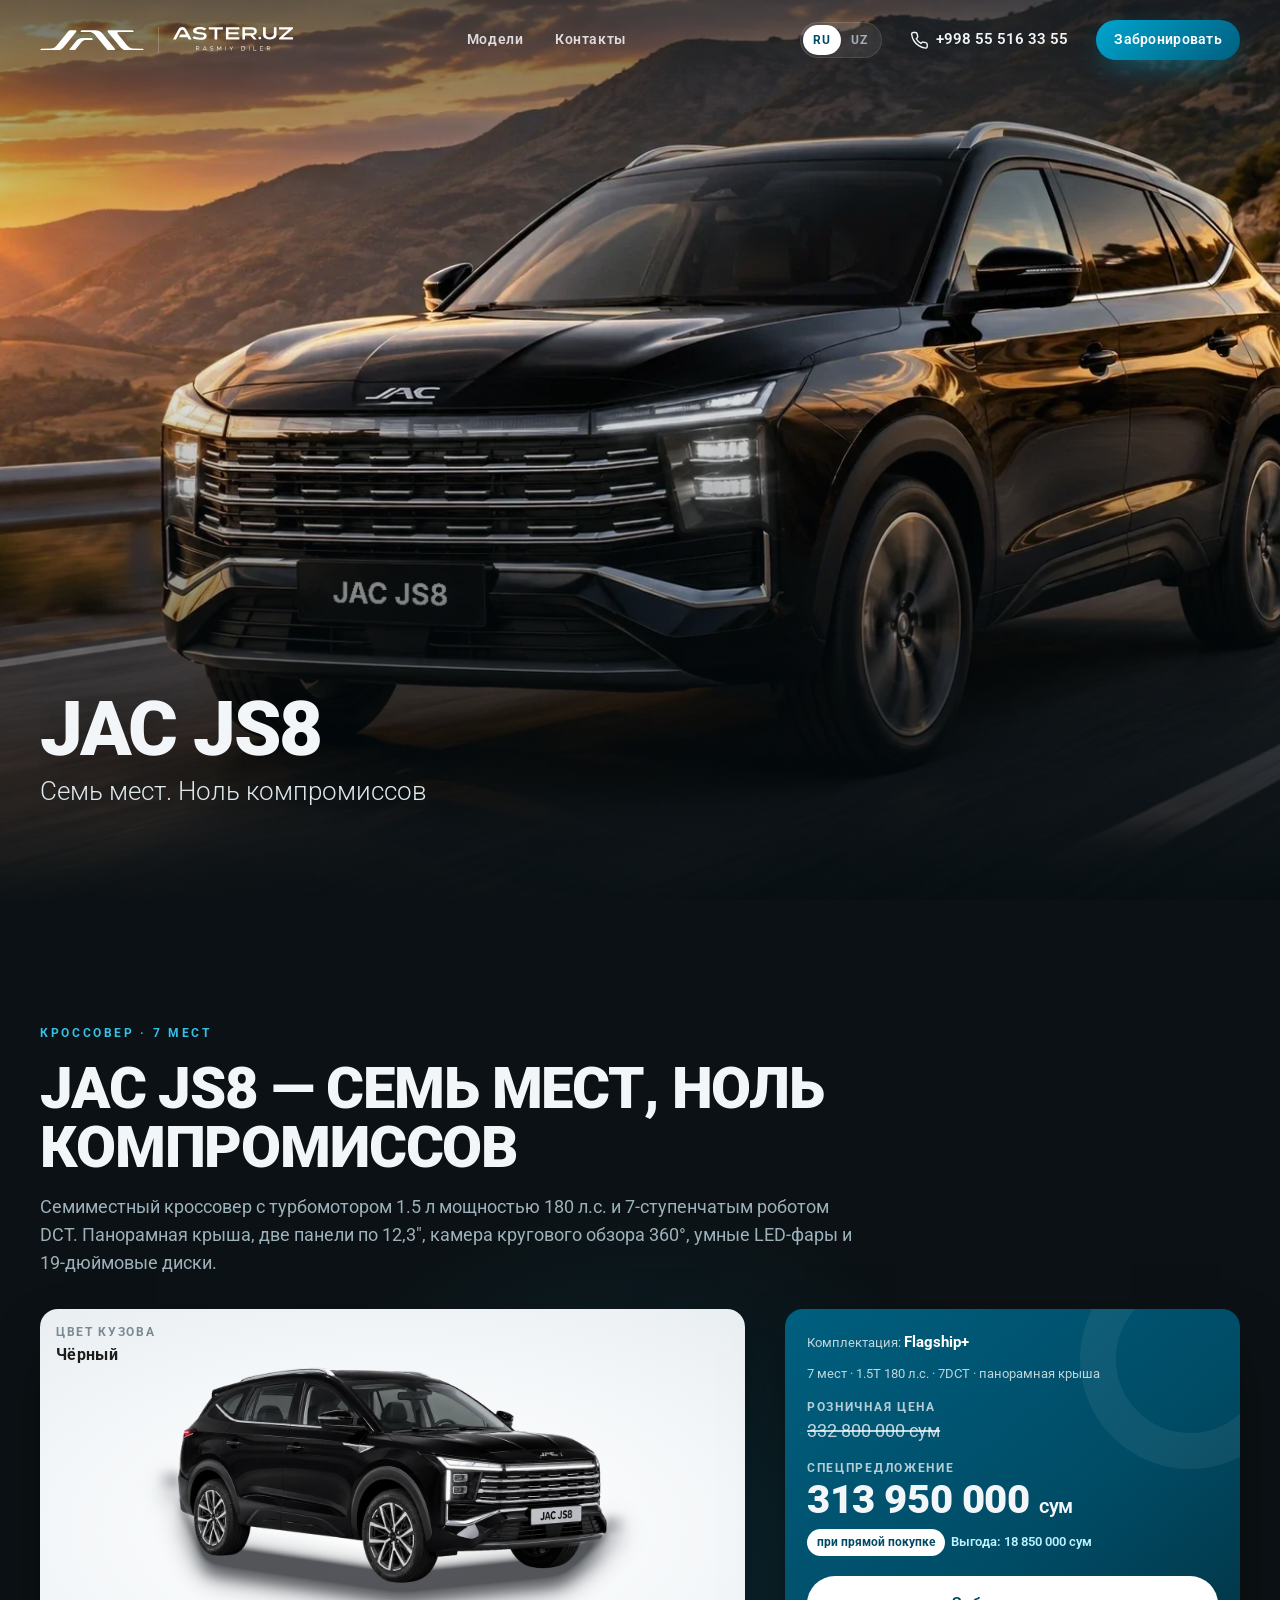
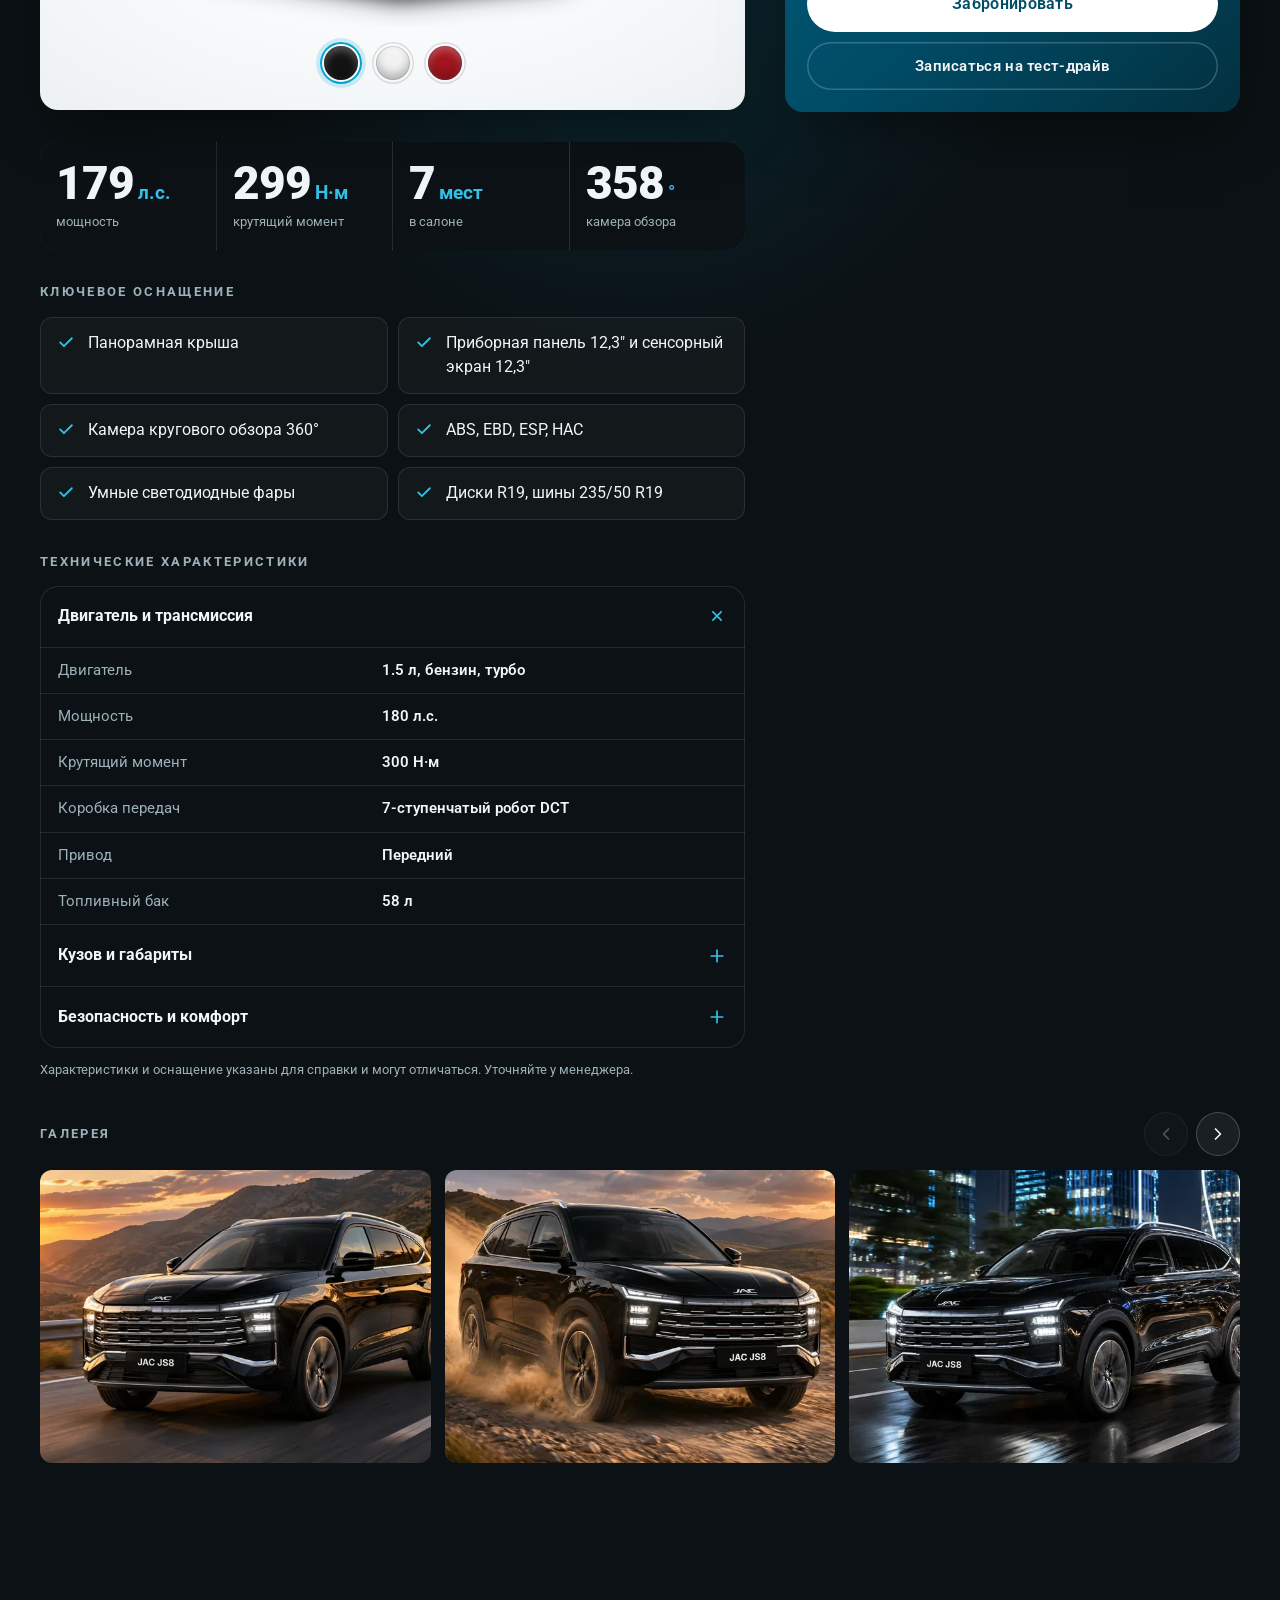
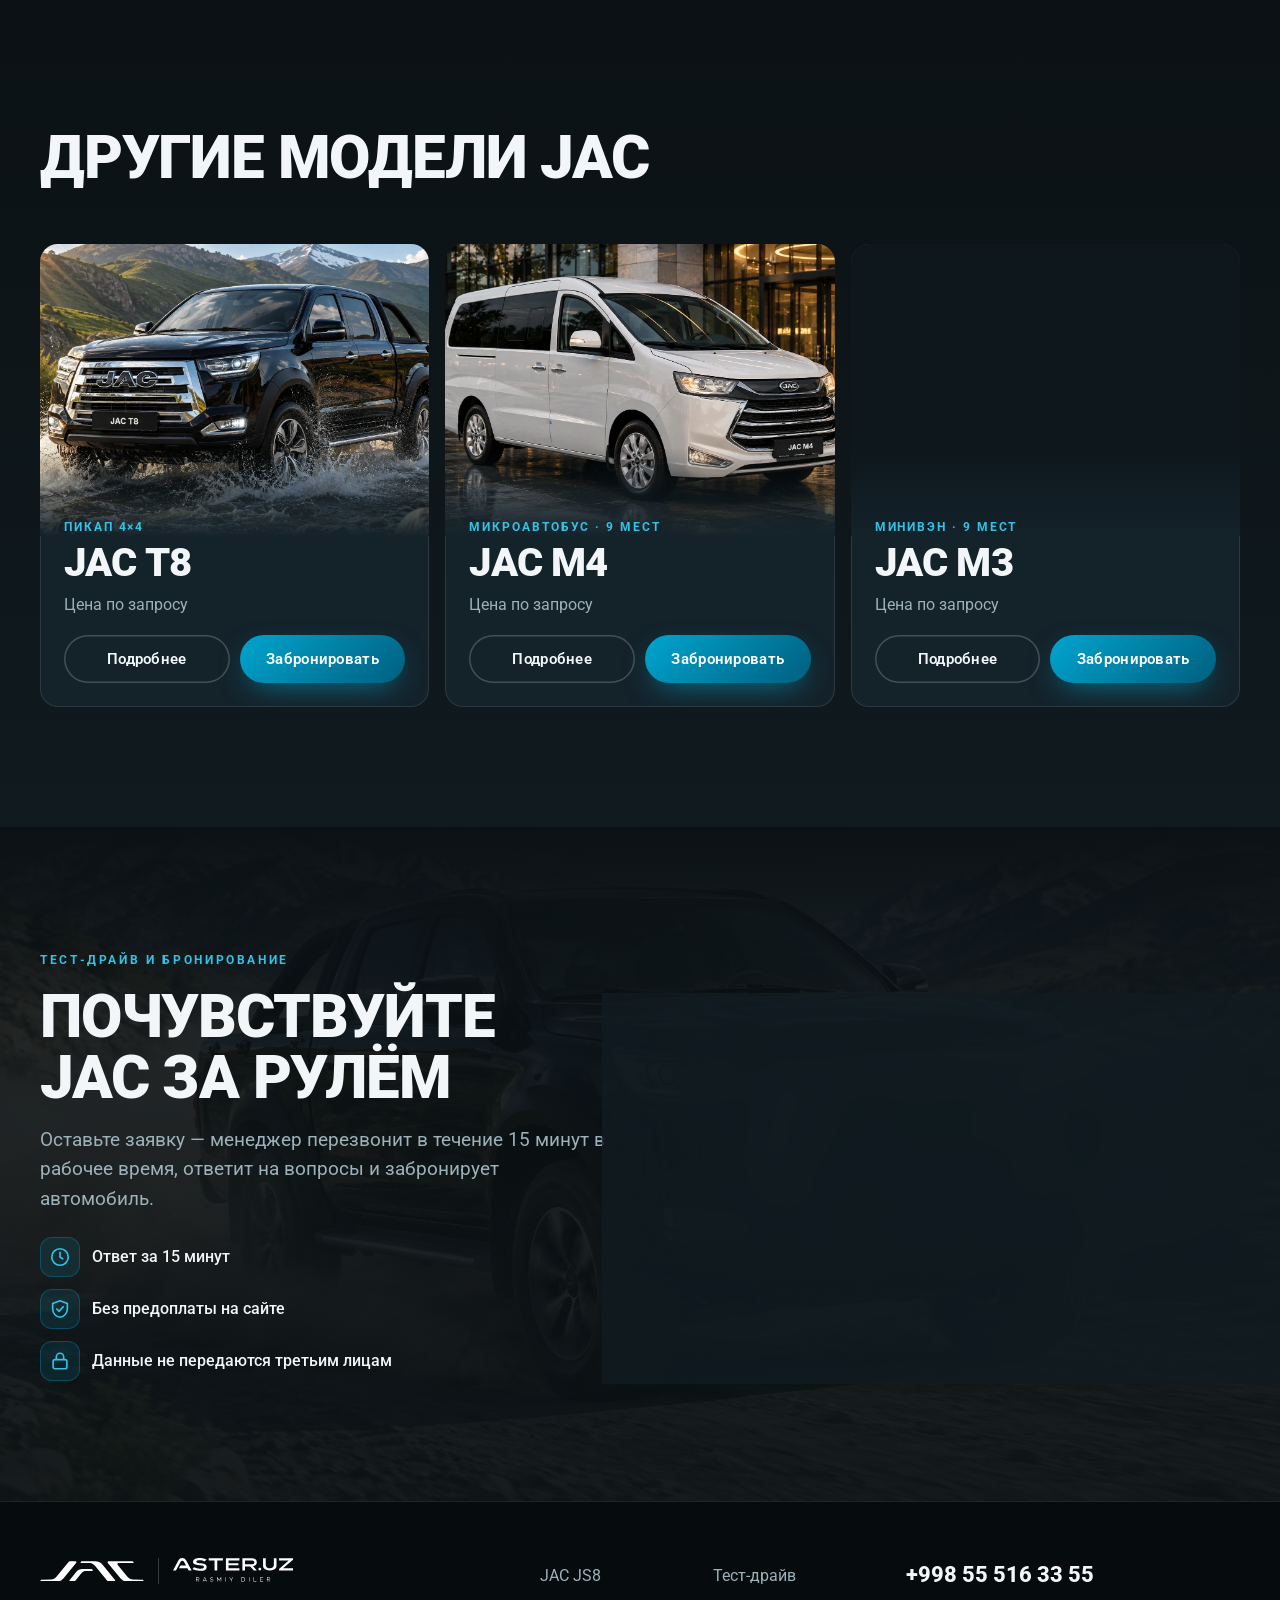
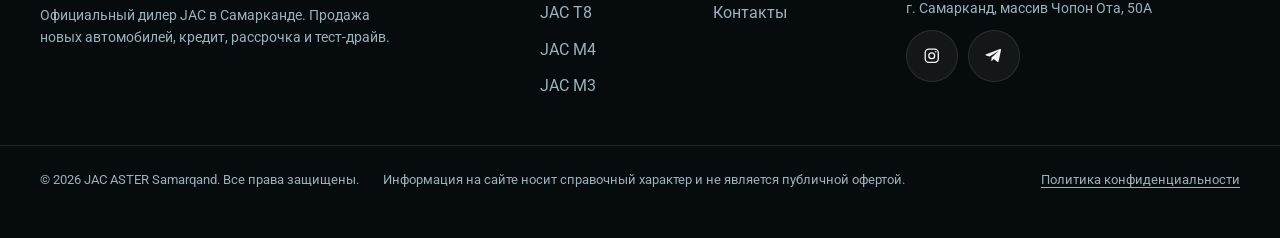
==== commit e80b71eb: "Форма заявки: только телефон (убраны имя и комментарий)" ====
--- a/js8.html
+++ b/js8.html
@@ -47,7 +47,7 @@
   <link rel="preload" as="image" href="assets/img/js8/a1-m.webp?v=2" media="(max-width: 800px)">
   <link rel="preload" as="image" href="assets/img/js8/a1.webp?v=2" media="(min-width: 801px)" fetchpriority="high">
 
-  <link rel="stylesheet" href="assets/css/style.css?v=5">
+  <link rel="stylesheet" href="assets/css/style.css?v=6">
 
 </head>
 
@@ -258,18 +258,9 @@
   <template id="leadFormTpl">
     <form class="lead-form" novalidate>
       <div class="field">
-        <input class="field__input" type="text" name="fio" autocomplete="name" maxlength="60" placeholder=" " required>
-        <label class="field__label" data-i18n="form.name">Ваше имя</label>
-        <small class="field__error" data-i18n="form.err.name">Введите имя (минимум 2 буквы)</small>
-      </div>
-      <div class="field">
         <input class="field__input" type="tel" name="phone" autocomplete="tel" inputmode="tel" placeholder=" " required>
         <label class="field__label" data-i18n="form.phone">Телефон</label>
         <small class="field__error" data-i18n="form.err.phone">Введите номер полностью: +998 (XX) XXX XX XX</small>
-      </div>
-      <div class="field">
-        <textarea class="field__input" name="comment" rows="2" maxlength="500" placeholder=" "></textarea>
-        <label class="field__label" data-i18n="form.comment">Комментарий</label>
       </div>
 
       <!-- Ловушка для спам-ботов: поле скрыто от людей -->
@@ -314,8 +305,8 @@
   </svg>
 
   <!-- ===================== СКРИПТЫ (порядок важен) ===================== -->
-  <script src="assets/js/config.js?v=5"></script>
-  <script src="assets/js/i18n.js?v=5"></script>
-  <script src="assets/js/main.js?v=5"></script>
+  <script src="assets/js/config.js?v=6"></script>
+  <script src="assets/js/i18n.js?v=6"></script>
+  <script src="assets/js/main.js?v=6"></script>
 </body>
 </html>
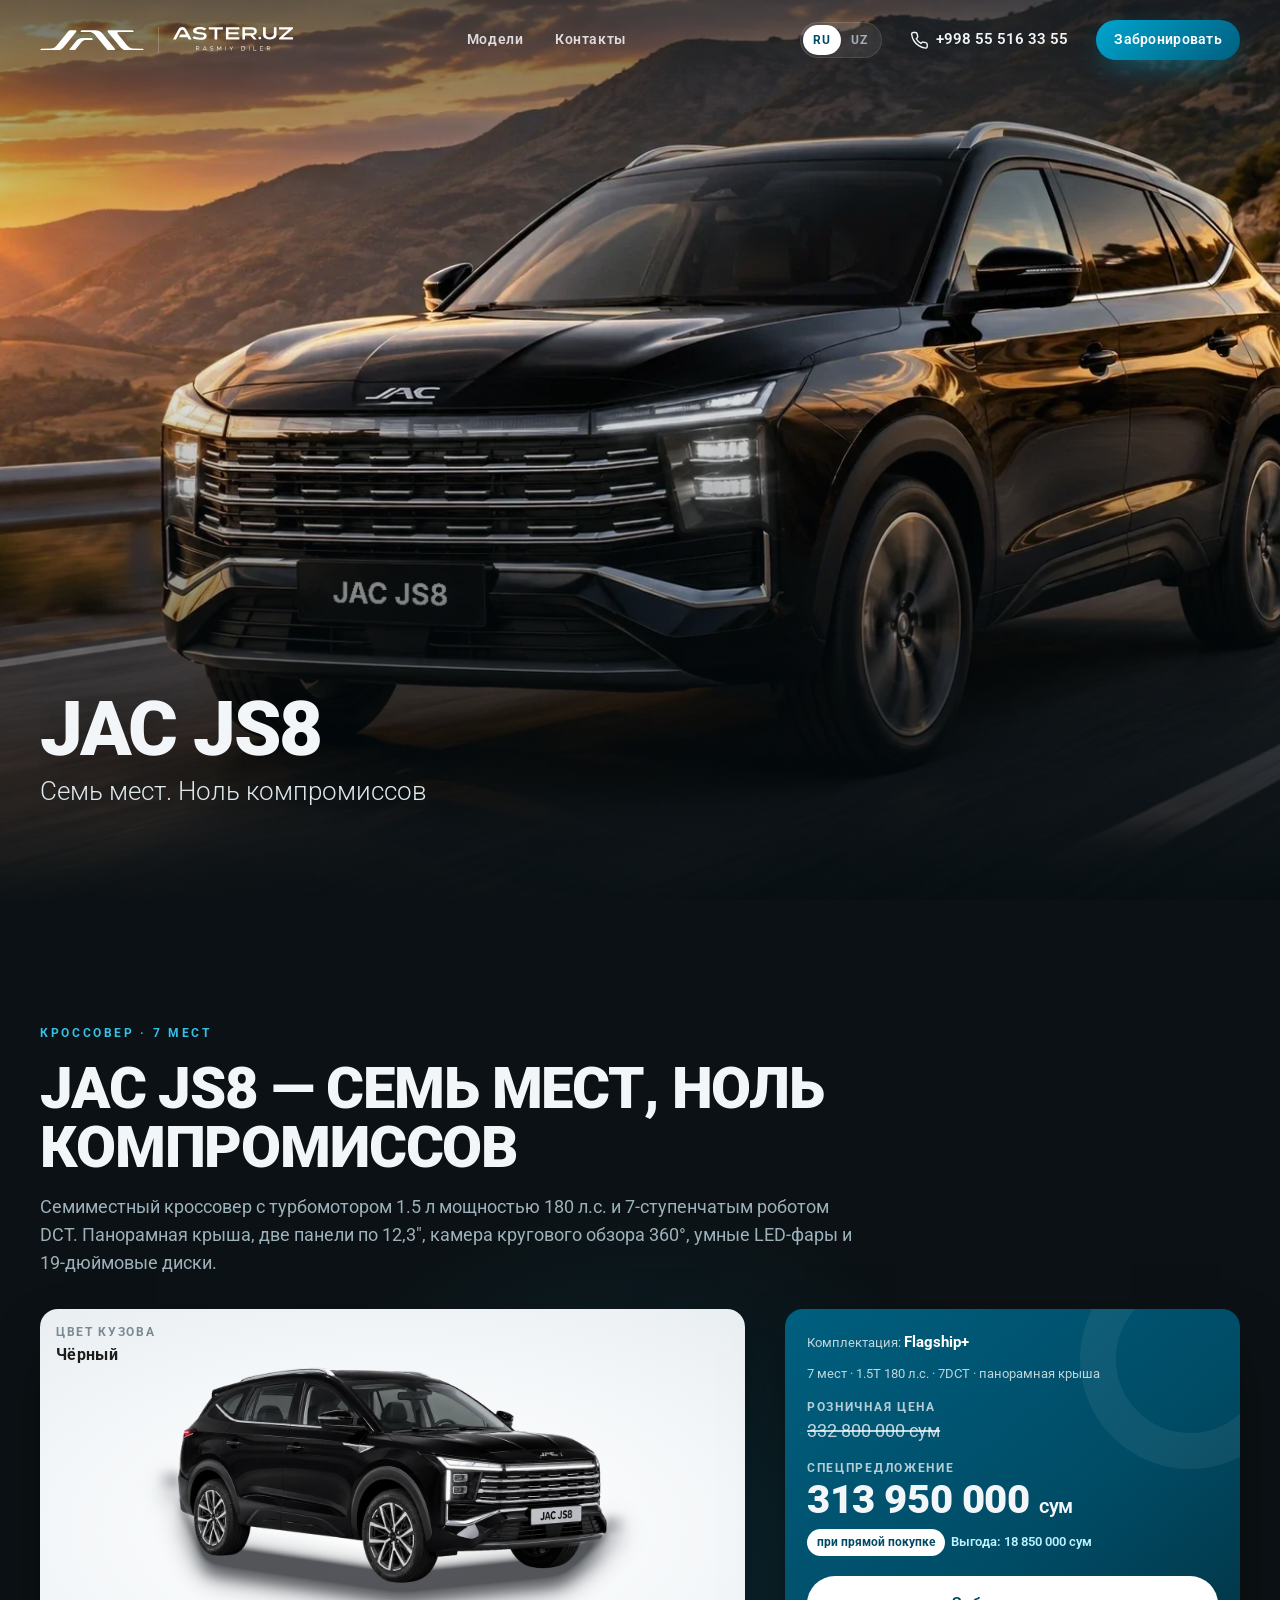
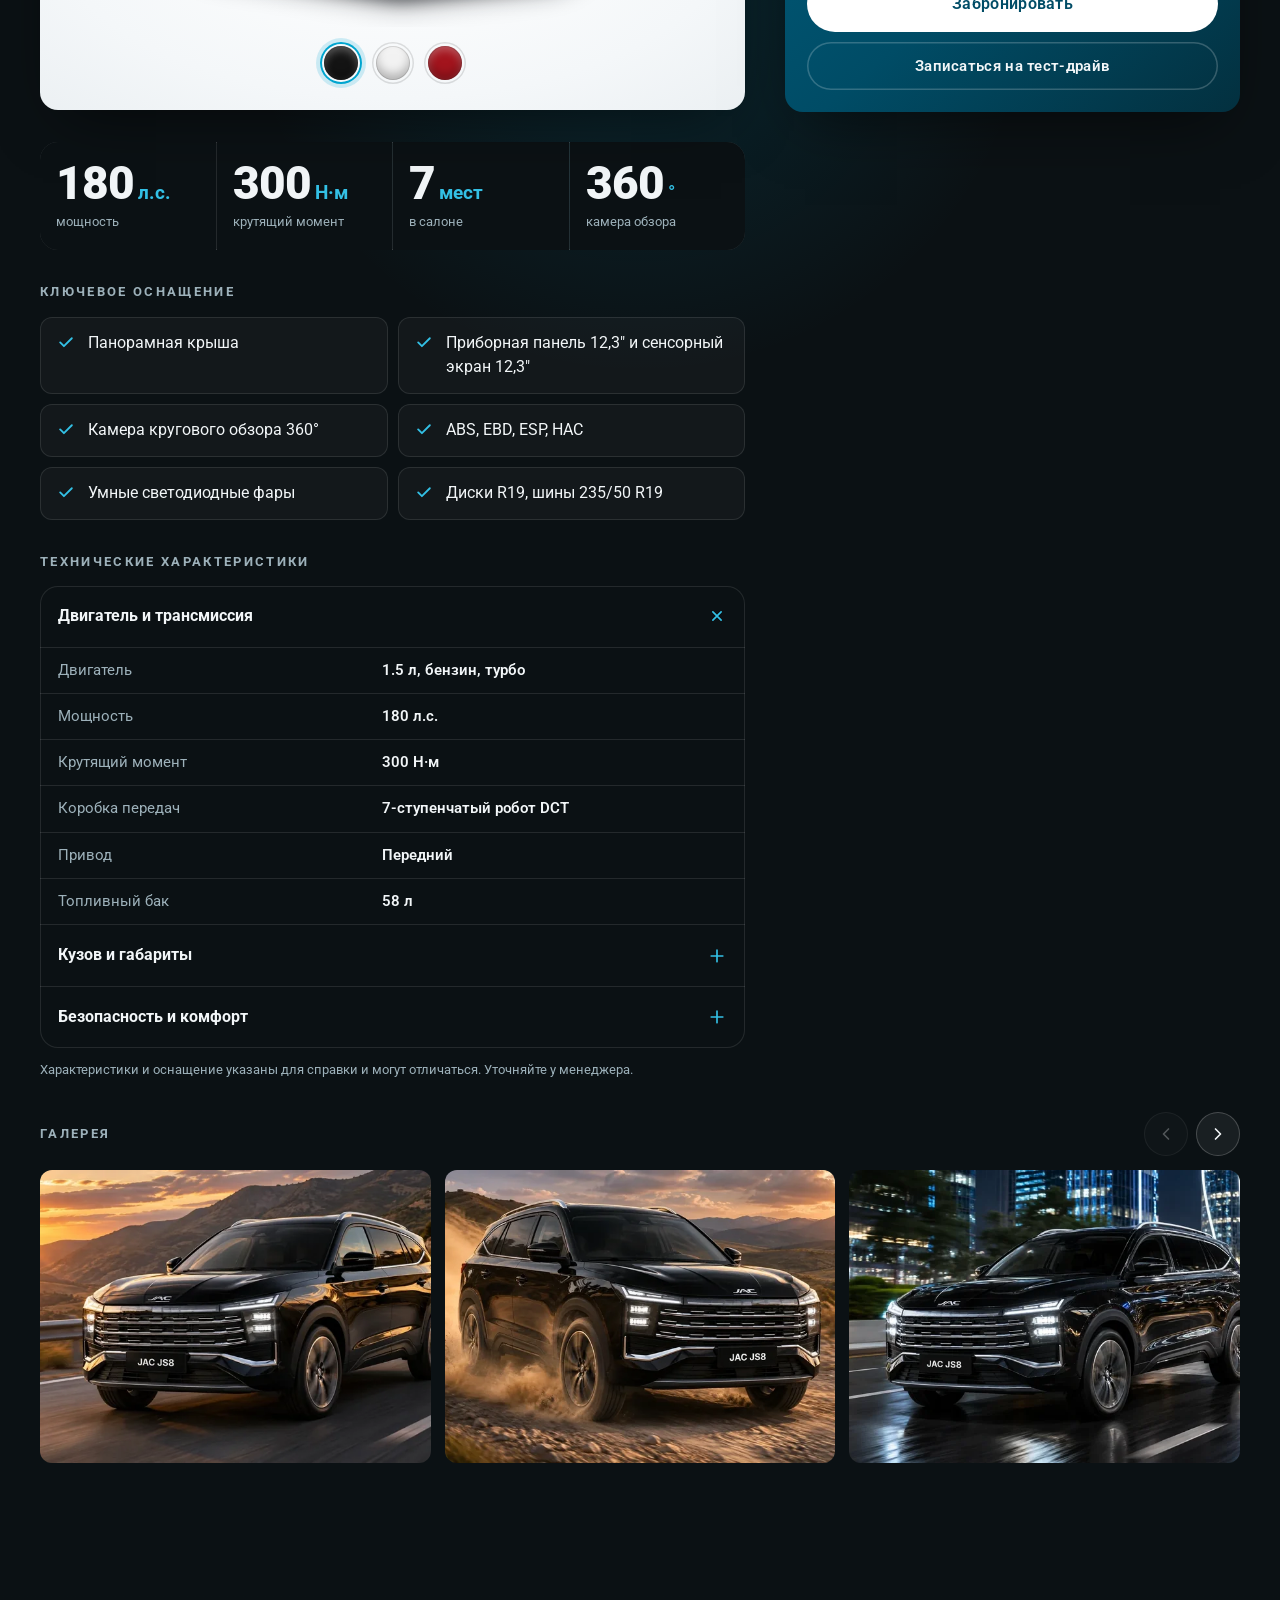
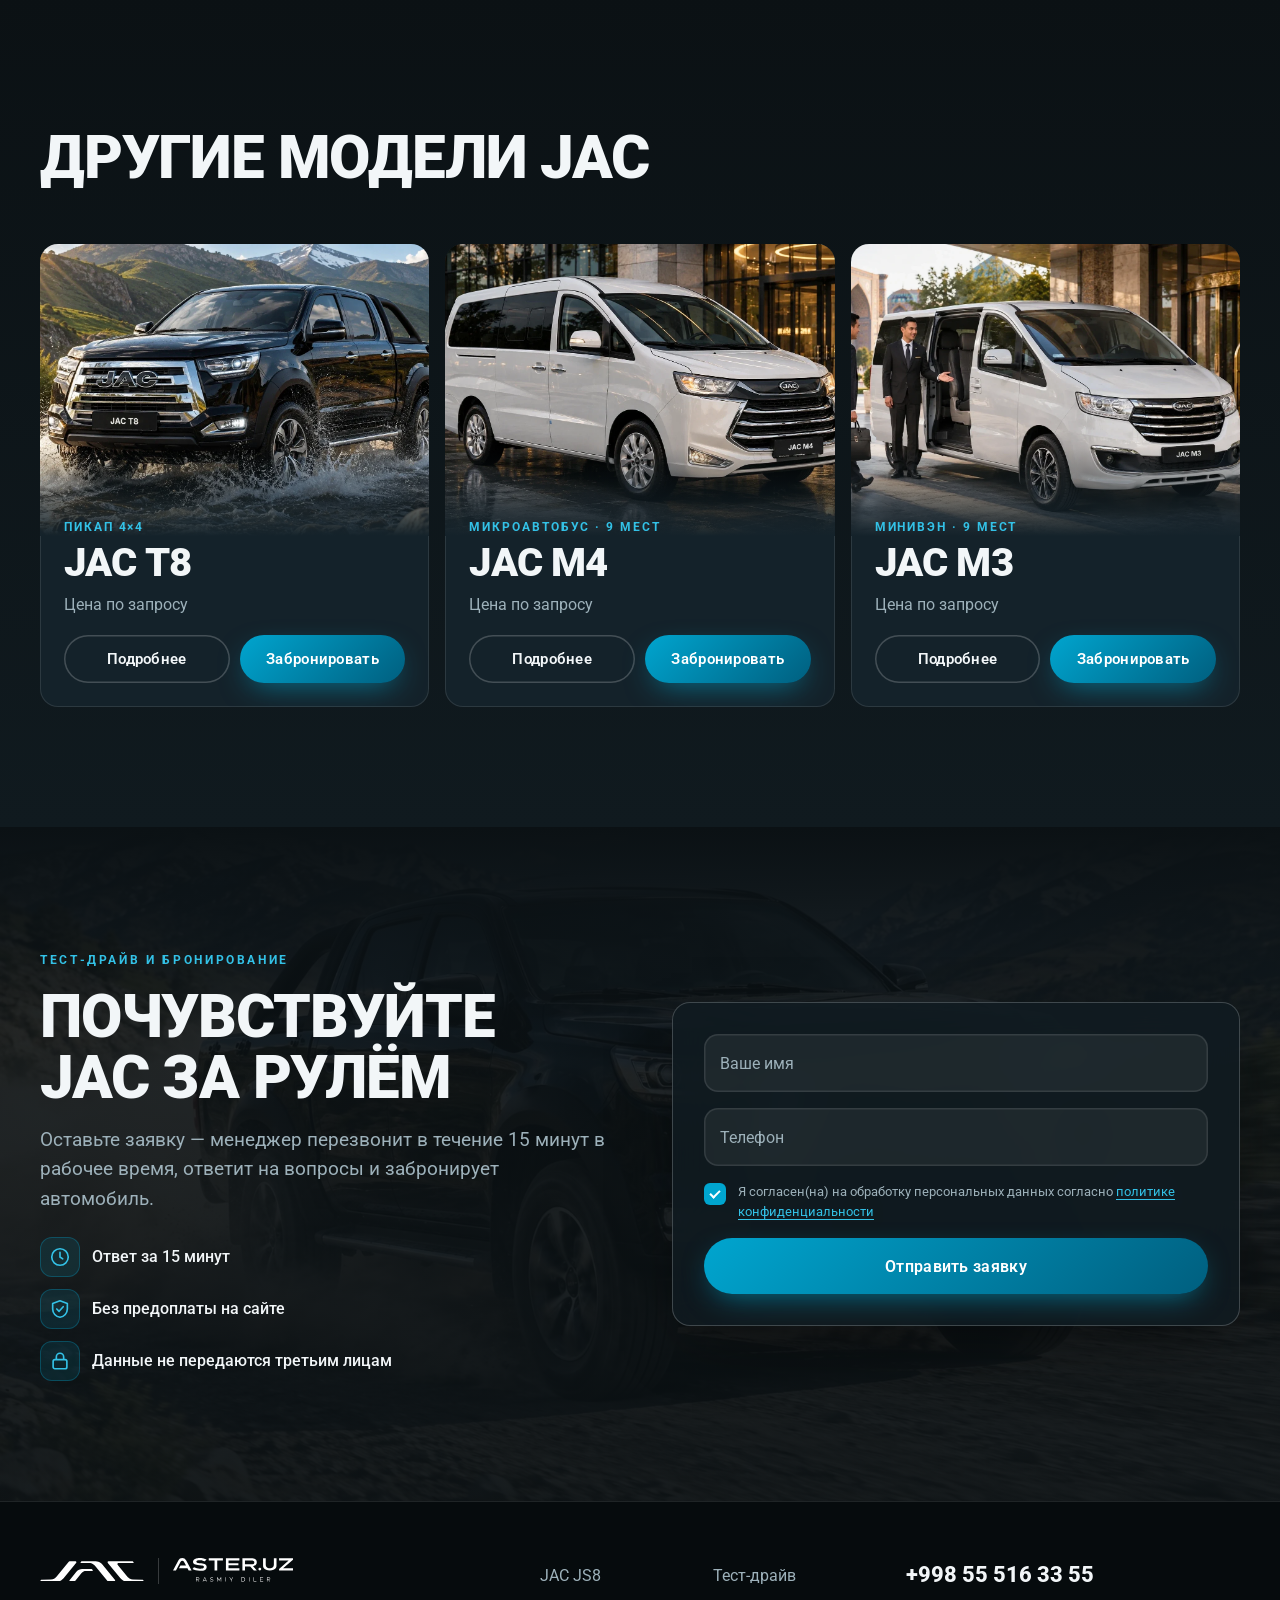
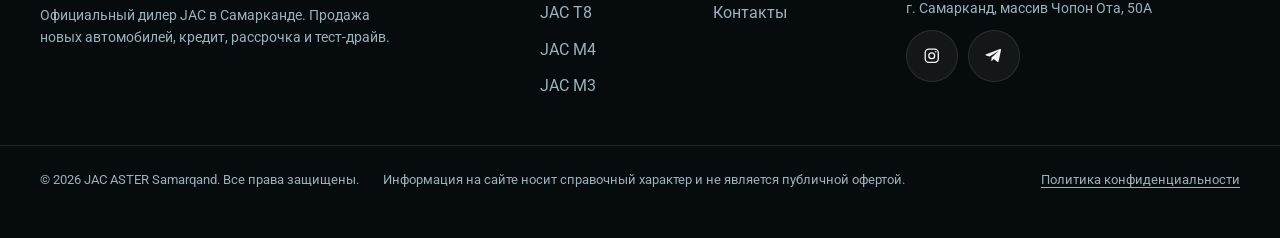
==== commit 99221c0c: "Форма заявки: возвращено поле «Имя» (без комментария)" ====
--- a/js8.html
+++ b/js8.html
@@ -47,7 +47,7 @@
   <link rel="preload" as="image" href="assets/img/js8/a1-m.webp?v=2" media="(max-width: 800px)">
   <link rel="preload" as="image" href="assets/img/js8/a1.webp?v=2" media="(min-width: 801px)" fetchpriority="high">
 
-  <link rel="stylesheet" href="assets/css/style.css?v=6">
+  <link rel="stylesheet" href="assets/css/style.css?v=7">
 
 </head>
 
@@ -257,6 +257,11 @@
        Отправка — в assets/js/main.js (функция sendLead) -->
   <template id="leadFormTpl">
     <form class="lead-form" novalidate>
+      <div class="field">
+        <input class="field__input" type="text" name="fio" autocomplete="name" maxlength="60" placeholder=" " required>
+        <label class="field__label" data-i18n="form.name">Ваше имя</label>
+        <small class="field__error" data-i18n="form.err.name">Введите имя (минимум 2 буквы)</small>
+      </div>
       <div class="field">
         <input class="field__input" type="tel" name="phone" autocomplete="tel" inputmode="tel" placeholder=" " required>
         <label class="field__label" data-i18n="form.phone">Телефон</label>
@@ -305,8 +310,8 @@
   </svg>
 
   <!-- ===================== СКРИПТЫ (порядок важен) ===================== -->
-  <script src="assets/js/config.js?v=6"></script>
-  <script src="assets/js/i18n.js?v=6"></script>
-  <script src="assets/js/main.js?v=6"></script>
+  <script src="assets/js/config.js?v=7"></script>
+  <script src="assets/js/i18n.js?v=7"></script>
+  <script src="assets/js/main.js?v=7"></script>
 </body>
 </html>
